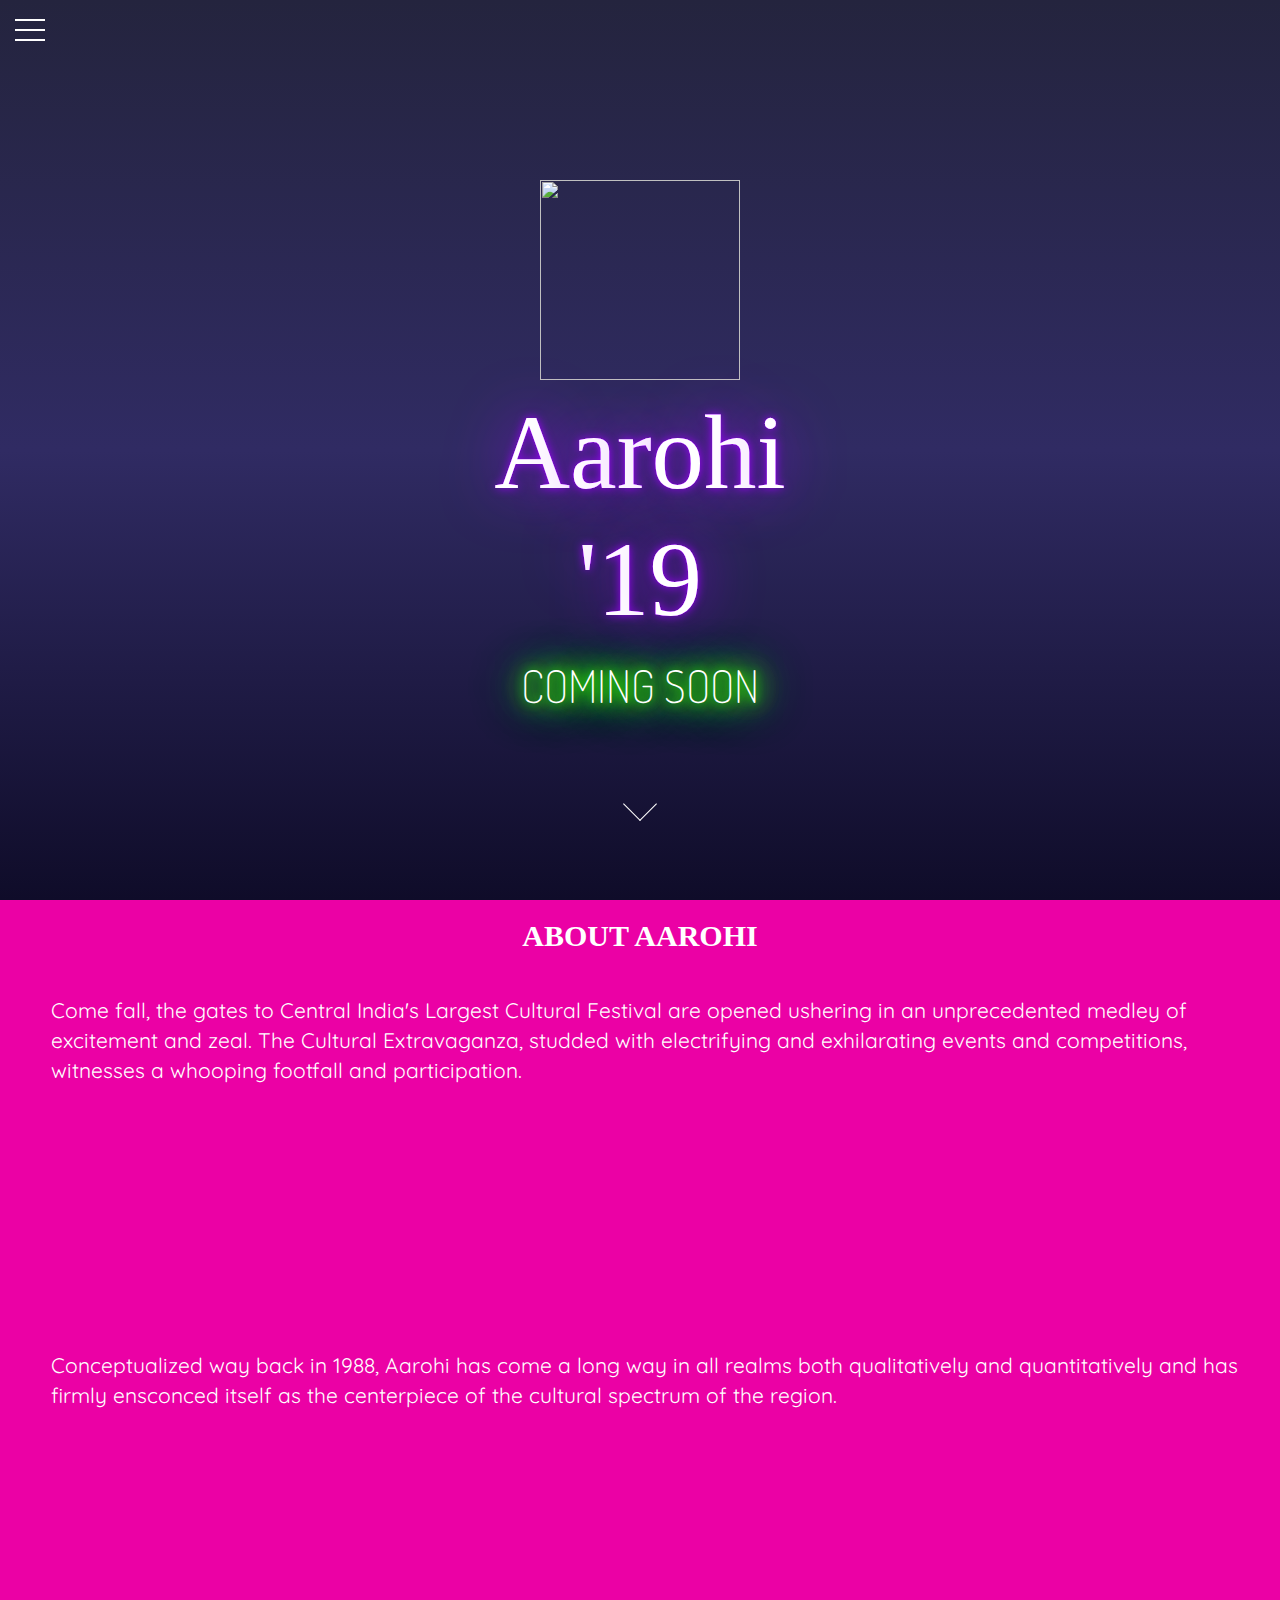
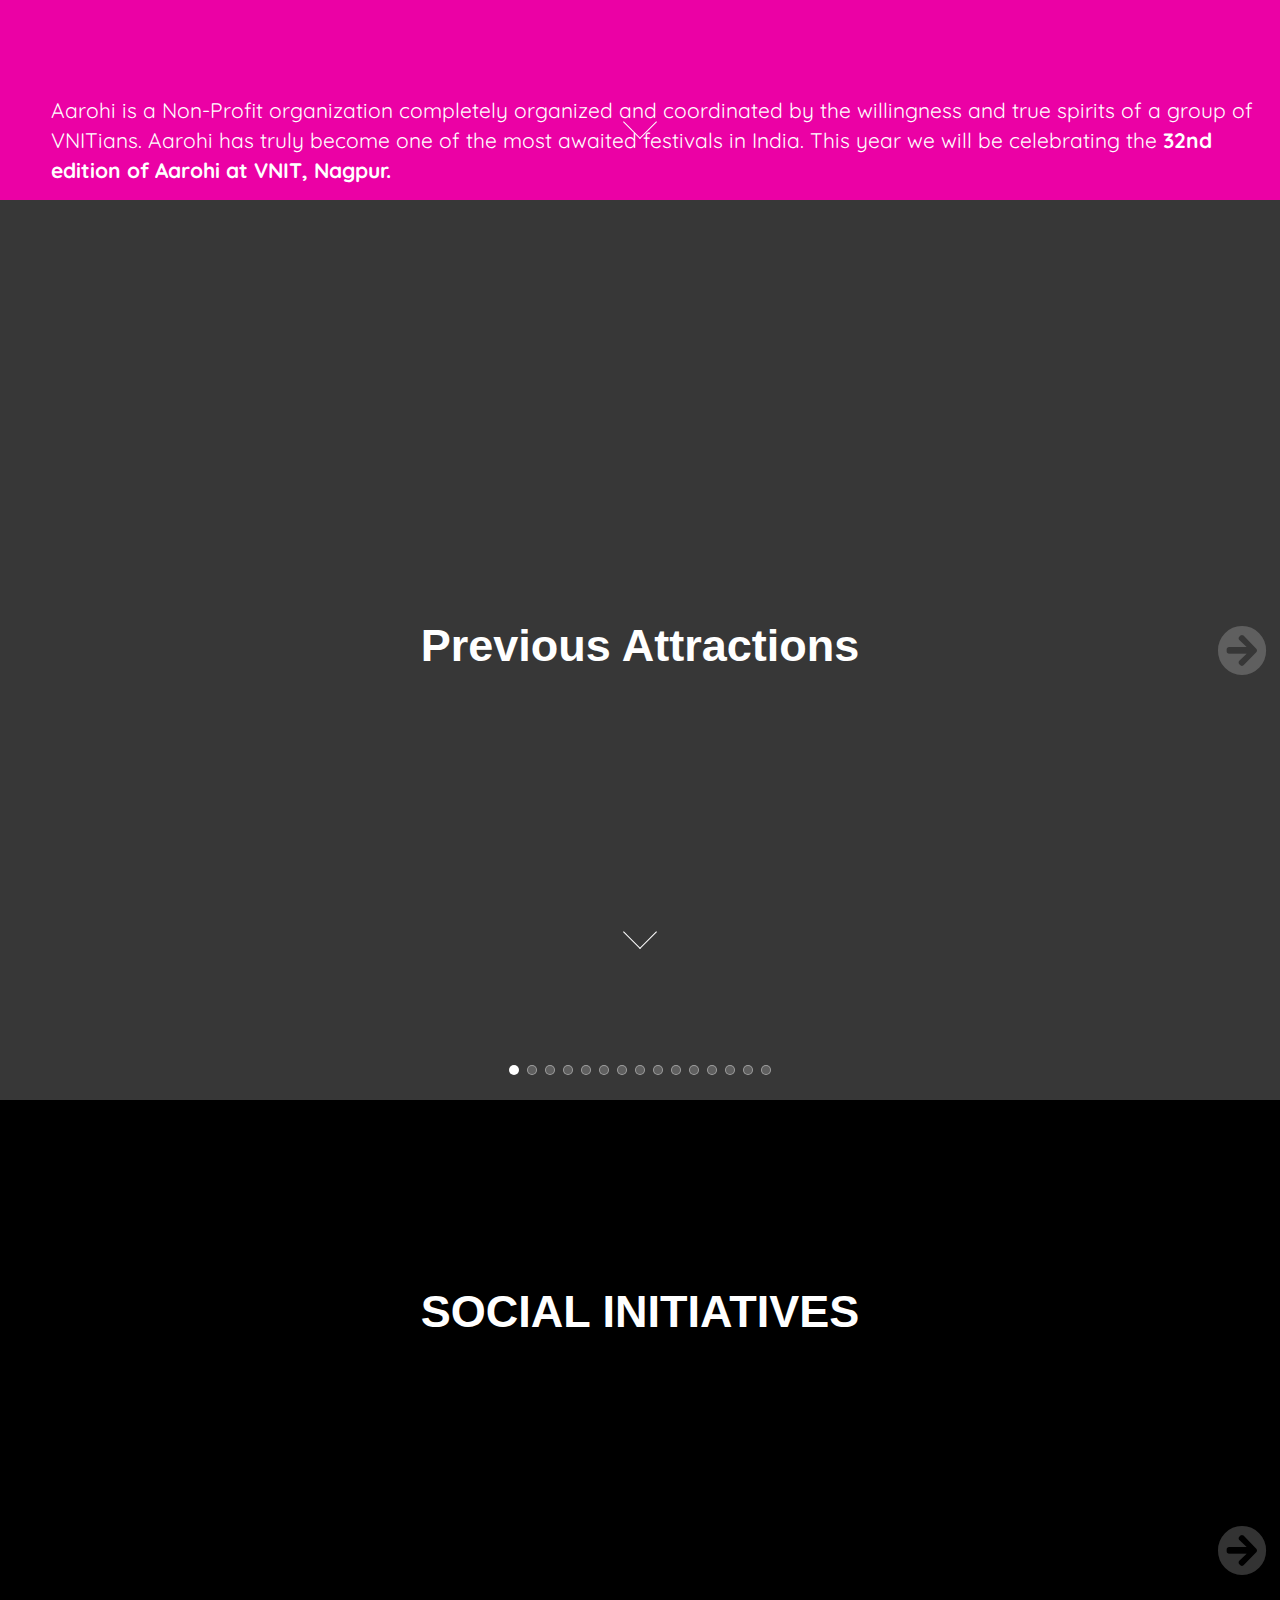
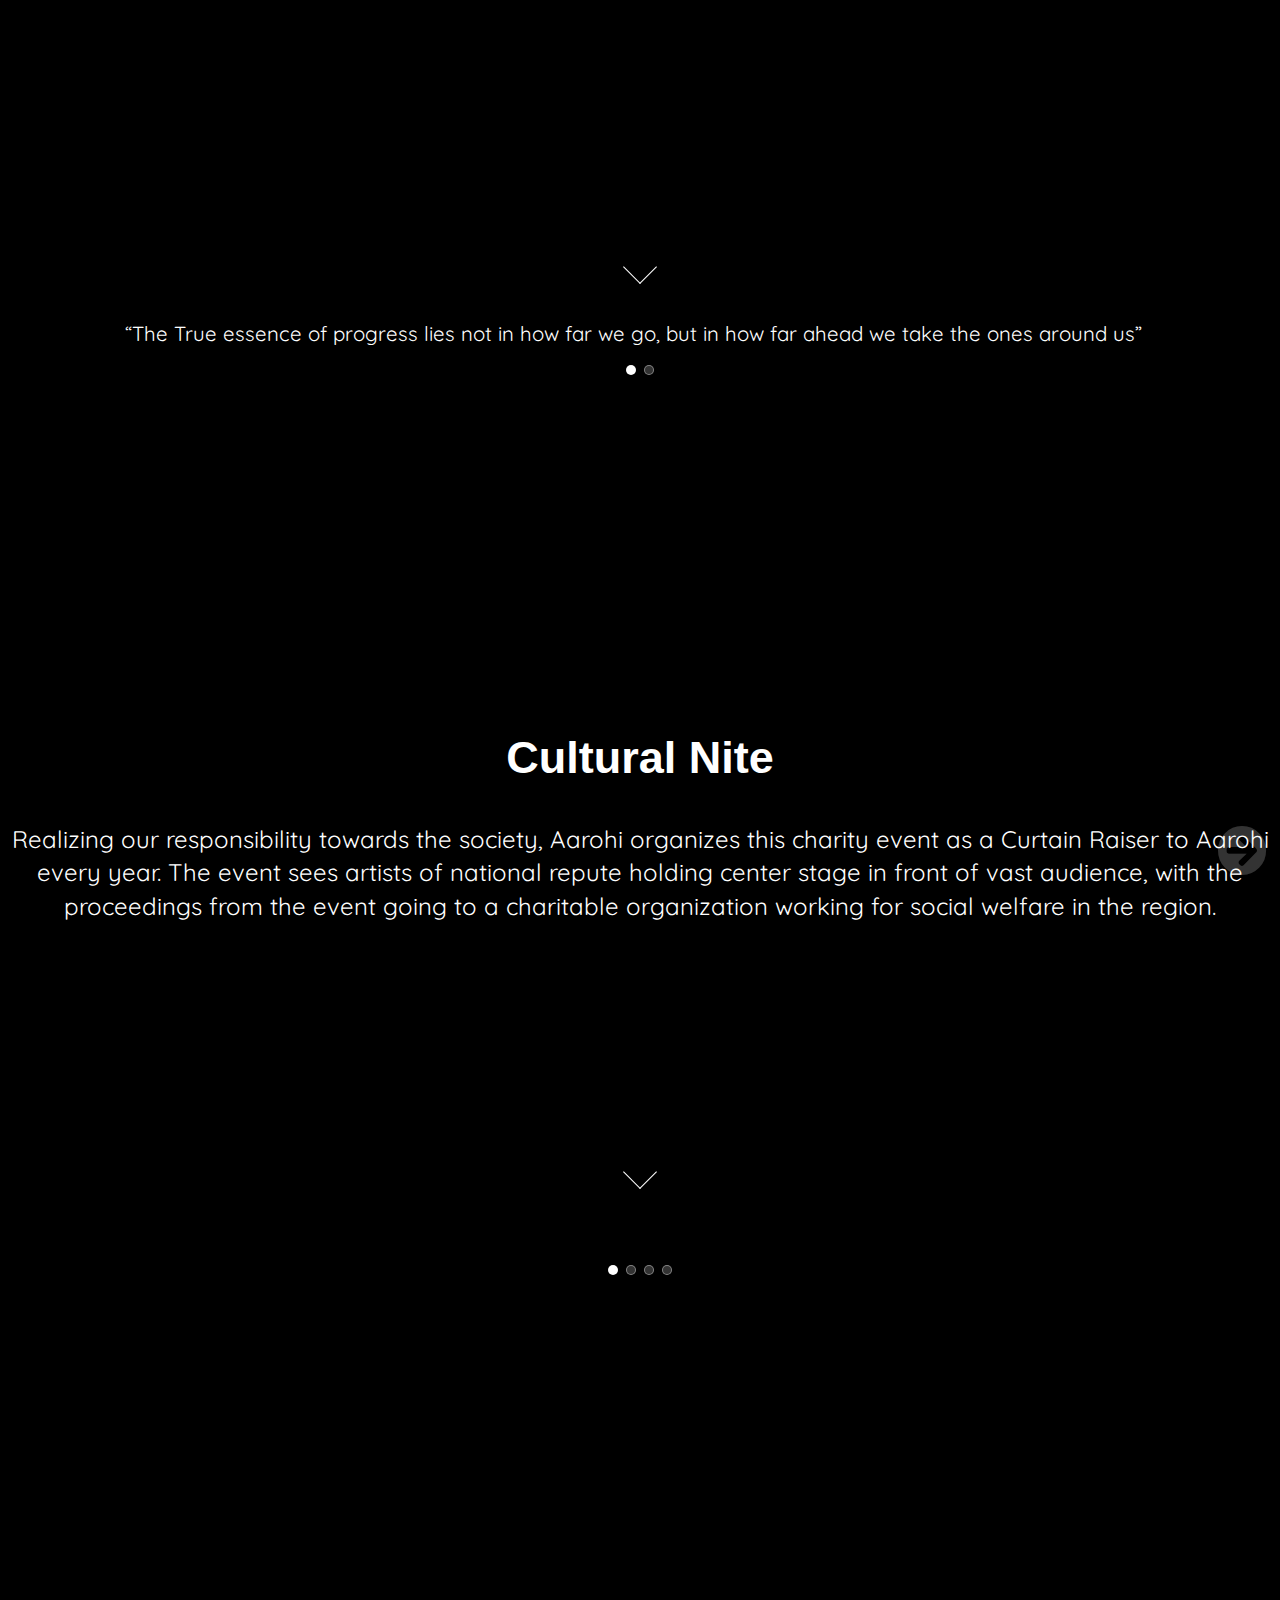
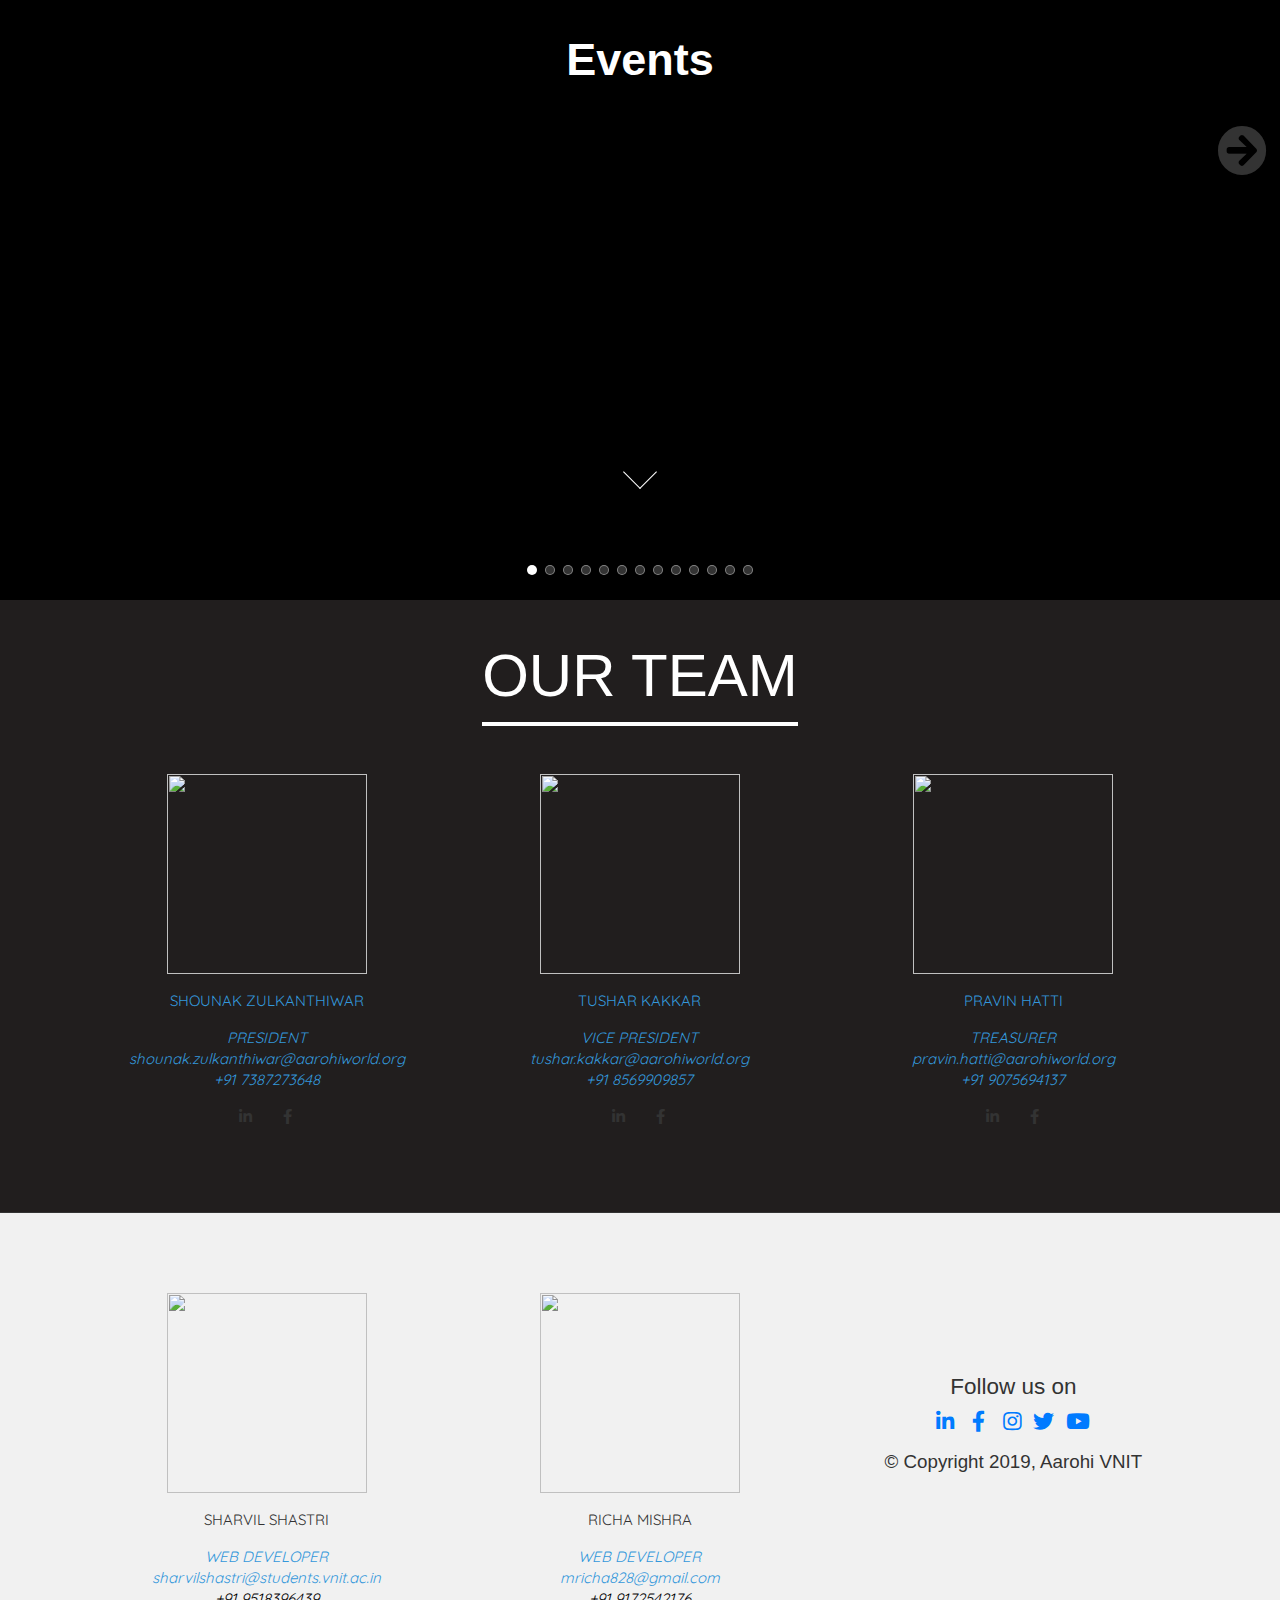
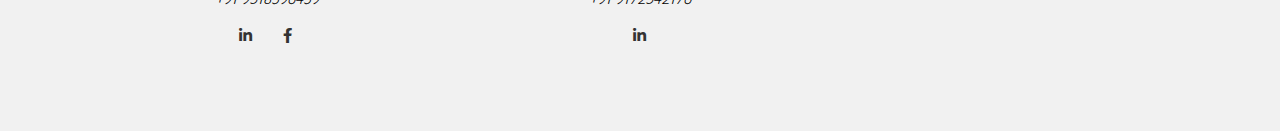
==== index.html @ f37cd1db "Add files via upload" ====
<!DOCTYPE html><html lang="en"><head> <meta charset="UTF-8"> <meta name="viewport" content="width=device-width, initial-scale=1.0"> <meta http-equiv="X-UA-Compatible" content="ie=edge"><link rel="stylesheet" href="cs12.css"> <link rel="stylesheet" href="https://use.fontawesome.com/releases/v5.8.1/css/all.css"> <link rel="stylesheet" href="https://www.w3schools.com/w3css/4/w3.css"> <link href="https://fonts.googleapis.com/css?family=Quicksand&display=swap" rel="stylesheet"> <!-- <link rel="stylesheet" href="path/to/font-awesome/css/font-awesome.min.css"> --> <link href="https://fonts.googleapis.com/css?family=Dosis:200,400" rel="stylesheet"> <link rel="stylesheet" href="team.css"> <link rel="stylesheet" href="https://use.fontawesome.com/releases/v5.8.1/css/all.css"> <link rel="stylesheet" href="https://stackpath.bootstrapcdn.com/bootstrap/4.3.1/css/bootstrap.min.css"><link rel="icon" href="fimg/hobo.png" type="image/x-icon"><title>Aarohi'19</title> <style type="text/css">:root { --primary-color: rgba(13, 110, 139, 0.75); --overlay-color: rgba(24, 39, 51 , 0.85); --menu-speed: 0.75s;}* { margin: 0; padding: 0; box-sizing: border-box;}html{scroll-behavior: smooth;}body { font-family: 'Quicksand';  background: #0f0c29; /* fallback for old browsers */background: -webkit-linear-gradient(to top, #0f0c29, #302b63, #24243e); /* Chrome 10-25, Safari 5.1-6 */ background: linear-gradient(to top, #0f0c29, #302b63, #24243e); /* W3C, IE 10+/ Edge, Firefox 16+, Chrome 26+, Opera 12+, Safari 7+ */ line-height: 1.4;}@font-face { font-family: 'caranda'; src: url(font/caranda.ttf);}@font-face { font-family: 'blacklist'; src: url(font/blacklist.ttf);}@font-face {font-family: 'theboldfont';src: url(font/theboldfont.ttf);}.mySlides {display:none;}.container { max-width: 960px; margin: auto; overflow: hidden; padding: 0 3rem;}.showcase { height: 100vh; position: relative;}.showcase:before { content: ''; background: url(img/brickwall.jpg) no-repeat center center/cover; position: absolute; top: 0; left: 0; width: 100%; height: 100%; z-index: -1;}.showcase .showcase-inner { display: flex; flex-direction: column; align-items: center; justify-content: center; text-align: center; height: 100%;} @media only screen and (max-width: 700px){ .about1 { display: none; } }.showcase h1 { font-size: 4rem;}.btn { display: inline-block; border: none; background: var(--primary-color); color: #fff; padding: 0.75rem 1.5rem; margin-top: 1rem; transition: opacity 1s ease-in-out; text-decoration: none;}.btn:hover { opacity: 0.7;}.menu-wrap { position: fixed; top: 0; left: 0; z-index: 1;} {}.menu-wrap .toggler { position: absolute; top: 0; left: 0; z-index: 2; cursor: pointer; width: 50px; height: 50px; opacity: 0;}.menu-wrap .hamburger { position: absolute; top: 0; left: 0; z-index: 1; width: 60px; height: 60px; padding: 1rem; display: flex; align-items: center; justify-content: center;}.menu-wrap .hamburger > div { position: relative; flex: none; width: 100%; height: 2px; background: #fff; display: flex; align-items: center; justify-content: center; transition: all 0.4s ease;}html{scroll-behavior: smooth;} .menu-wrap .hamburger > div::before,.menu-wrap .hamburger > div::after { content: ''; position: absolute; z-index: 1; top: -10px; width: 100%; height: 2px; background: inherit;}.menu-wrap .hamburger > div::after { top: 10px;}.menu-wrap .toggler:checked + .hamburger > div { transform: rotate(135deg);}.menu-wrap .toggler:checked + .hamburger > div:before,.menu-wrap .toggler:checked + .hamburger > div:after { top: 0; transform: rotate(90deg);}.menu-wrap .toggler:checked:hover + .hamburger > div { transform: rotate(225deg);}.menu-wrap .toggler:checked ~ .menu { visibility: visible;}.menu-wrap .toggler:checked ~ .menu > div { transform: scale(1); transition-duration: var(--menu-speed);}.menu-wrap .toggler:checked ~ .menu > div > div { opacity: 1; transition: opacity 0.4s ease 0.4s;}.menu-wrap .menu { position: fixed; top: 0; left: 0; width: 100%; height: 100%; visibility: hidden; overflow: hidden; display: flex; align-items: center; justify-content: center;}.menu-wrap .menu > div { background: var(--overlay-color); border-radius: 50%; width: 200vw; height: 200vw; display: flex; flex: none; align-items: center; justify-content: center; transform: scale(0); transition: all 0.4s ease;}.menu-wrap .menu > div > div { text-align: center; max-width: 90vw; max-height: 100vh; opacity: 0; transition: opacity 0.4s ease;}.menu-wrap .menu > div > div > ul > li { list-style: none; color: #fff; font-size: 1.5rem; padding: 1rem;}.menu-wrap .menu > div > div > ul > li > a { color: inherit; text-decoration: none; transition: color 0.4s ease;}h1.neon-heading { color: #fff; font-size: 700%; font-weight: 200; text-align: center; } h1.neon-heading.first { padding: 2%; text-shadow: 0px 0px 0px #9D00FF, 0px 0px 0px #9D00FF, 0px 0px 10px #9D00FF, 0px 0px 0px #9D00FF, 0px 0px 0px #9D00FF, 0px 0px 60px #9D00FF; } h1.neon-heading.second { text-shadow: 0px 0px 10px #33FF00, 0px 0px 20px #33FF00, 0px 0px 30px #33FF00, 0px 0px 40px #33FF00, 0px 0px 50px #33FF00, 0px 0px 60px #33FF00; animation: pulsating 3s infinite; font-size: 300%; }   .about-us { font-family: 'Quicksand'; color: white; padding: 4%; line-height: 30px; overflow-y: initial !important;} .about-image { background: black ; background-color: black; height:100%; background-position: center; background-repeat: no-repeat; background-size: cover; position: relative;} #about { /*background-color: #7f53ac;background-image: linear-gradient(315deg, #7f53ac 0%, #0c0c0c 74%);*/ background: #0f2027; background: -webkit-linear-gradient(to right, #0f2027, #203a43, #2c5364); /* Chrome 10-25, Safari 5.1-6 */ background: linear-gradient(to right, #0f2027, #203a43, #2c5364); /* W3C, IE 10+/ Edge, Firefox 16+, Chrome 26+, Opera 12+, Safari 7+ */ height: 100%; background-image: url(fimg/tlt2.jpg); background-repeat: no-repeat; background-size: cover; background-position: 100% 100%;} @media only screen and (min-width: 700px) { #about { /*background-color: #7f53ac;background-image: linear-gradient(315deg, #7f53ac 0%, #0c0c0c 74%);*/background: #eb01a5; background-image: url(fimg/tlt2.jpg); linear-gradient(#eb01a5, #d13531); height: 100%; background-repeat: no-repeat; background-size: cover; background-position: 100% 100%; } }#previous {height: 100%;}#social {height: 100%;}#CN {height: 100%;} #events {height: 100%; } #CA { height:100%; } #sponsor { background-color: #56C48D;height: 100%; } #contact {height: 100%; }@keyframes spin { from{ transform: rotateY(0deg); moz-transform: rotateY(0deg); //Firefox ms-transform: rotateY(0deg); //Microsoft Browsers } to{ transform: rotateY(360deg); moz-transform: rotateY(360deg); //Firefox ms-transform: rotateY(360deg); //Microsoft Browsers }}@-webkit-keyframes spin{ from{-webkit-transform: rotateY(0deg);} to{-webkit-transform: rotateY(360deg);}}.imageSpin{ animation-name: spin; animation-timing-function: linear; animation-iteration-count: infinite; animation-duration: 5s; -webkit-animation-name: spin; -webkit-animation-timing-function: linear; -webkit-animation-iteration-count: infinite; -webkit-animation-duration: 5s; width: 200px; height: 200px;} .sss { position: relative; width: 100%; height: 100%;}.sss::after { position: relative; bottom: 0; left: 0; content: ''; width: 100%; height: 80%; background: -webkit-linear-gradient(top,rgba(0,0,0,0) 0,rgba(0,0,0,.8) 80%,rgba(0,0,0,.8) 100%); background: linear-gradient(to bottom,rgba(0,0,0,0) 0,rgba(0,0,0,.8) 80%,rgba(0,0,0,.8) 100%);}.scroll a { position: absolute; bottom: 12%; left: 50%; z-index: 2; display: inline-block; -webkit-transform: translate(0, -50%); transform: translate(0, -50%); color: #fff; font : normal 400 20px/1 'Josefin Sans', sans-serif; letter-spacing: .1em; text-decoration: none; transition: opacity .3s;}.scroll a:hover { opacity: .5;}#home .homes span { position: absolute; top: 0; left: 50%; width: 24px; height: 24px; margin-left: -12px; border-left: 1px solid #fff; border-bottom: 1px solid #fff; -webkit-transform: rotateZ(-45deg); transform: rotateZ(-45deg); -webkit-animation: sdb06 1.5s infinite; animation: sdb06 1.5s infinite; /*box-sizing: border-box;*/}.scroll2 a { position: absolute; bottom: -90%; left: 50%; z-index: 2; display: inline-block; -webkit-transform: translate(0, -50%); transform: translate(0, -50%); color: #fff; font : normal 400 20px/1 'Josefin Sans', sans-serif; letter-spacing: .1em; text-decoration: none; transition: opacity .3s;}.scroll2 a:hover { opacity: .5;}#about .homes2 span { position: absolute; top: 0; left: 50%; width: 24px; height: 24px; margin-left: -12px; border-left: 1px solid #fff; border-bottom: 1px solid #fff; -webkit-transform: rotateZ(-45deg); transform: rotateZ(-45deg); -webkit-animation: sdb06 1.5s infinite; animation: sdb06 1.5s infinite; /*box-sizing: border-box;*/}.scroll3 a { position: absolute; bottom: -180%; left: 50%; z-index: 2; display: inline-block; -webkit-transform: translate(0, -50%); transform: translate(0, -50%); color: #fff; font : normal 400 20px/1 'Josefin Sans', sans-serif; letter-spacing: .1em; text-decoration: none; transition: opacity .3s;}.scroll3 a:hover { opacity: .5;}#previous .homes3 span { position: absolute; top: 0; left: 50%; width: 24px; height: 24px; margin-left: -12px; border-left: 1px solid #fff; border-bottom: 1px solid #fff; -webkit-transform: rotateZ(-45deg); transform: rotateZ(-45deg); -webkit-animation: sdb06 1.5s infinite; animation: sdb06 1.5s infinite; /*box-sizing: border-box;*/}.scroll4 a { position: absolute; bottom: -290%; left: 50%; z-index: 2; display: inline-block; -webkit-transform: translate(0, -50%); transform: translate(0, -50%); color: #fff; font : normal 400 20px/1 'Josefin Sans', sans-serif; letter-spacing: .1em; text-decoration: none; transition: opacity .3s;}.scroll4 a:hover { opacity: .5;}#social .homes4 span { position: absolute; top: -55px; left: 50%; width: 24px; height: 24px; margin-left: -12px; border-left: 1px solid #fff; border-bottom: 1px solid #fff; -webkit-transform: rotateZ(-45deg); transform: rotateZ(-45deg); -webkit-animation: sdb06 1.5s infinite; animation: sdb06 1.5s infinite; /*box-sizing: border-box;*/}.scroll5 a { position: absolute; bottom: -390%; left: 50%; z-index: 2; display: inline-block; -webkit-transform: translate(0, -50%); transform: translate(0, -50%); color: #fff; font : normal 400 20px/1 'Josefin Sans', sans-serif; letter-spacing: .1em; text-decoration: none; transition: opacity .3s;}.scroll5 a:hover { opacity: .5;}#CN .homes5 span { position: absolute; top: -50px; left: 50%; width: 24px; height: 24px; margin-left: -12px; border-left: 1px solid #fff; border-bottom: 1px solid #fff; -webkit-transform: rotateZ(-45deg); transform: rotateZ(-45deg); -webkit-animation: sdb06 1.5s infinite; animation: sdb06 1.5s infinite; /*box-sizing: border-box;*/}.scroll6 a { position: absolute; bottom: 10%; left: 50%; z-index: 2; display: inline-block; -webkit-transform: translate(0, -50%); transform: translate(0, -50%); color: #fff; font : normal 400 20px/1 'Josefin Sans', sans-serif; letter-spacing: .1em; text-decoration: none; transition: opacity .3s;}.scroll6 a:hover { opacity: .5;}#events .homes6 span { position: absolute; top: -50px; left: 50%; width: 24px; height: 24px; margin-left: -12px; border-left: 1px solid #fff; border-bottom: 1px solid #fff; -webkit-transform: rotateZ(-45deg); transform: rotateZ(-45deg); -webkit-animation: sdb06 1.5s infinite; animation: sdb06 1.5s infinite; /*box-sizing: border-box;*/}.scroll7 a { position: absolute; bottom: -590%; left: 50%; z-index: 2; display: inline-block; -webkit-transform: translate(0, -50%); transform: translate(0, -50%); color: #fff; font : normal 400 20px/1 'Josefin Sans', sans-serif; letter-spacing: .1em; text-decoration: none; transition: opacity .3s;}.scroll7 a:hover { opacity: .5;}.scroll8 a { position: absolute; bottom: -590%; left: 50%; z-index: 2; display: inline-block; -webkit-transform: translate(0, -50%); transform: translate(0, -50%); color: #fff; font : normal 400 20px/1 'Josefin Sans', sans-serif; letter-spacing: .1em; text-decoration: none; transition: opacity .3s;} #sponsor .homes8 span { position: absolute; top: 0; left: 50%; width: 24px; height: 24px; margin-left: -12px; border-left: 1px solid #fff; border-bottom: 1px solid #fff; -webkit-transform: rotateZ(-45deg); transform: rotateZ(-45deg); -webkit-animation: sdb06 1.5s infinite; animation: sdb06 1.5s infinite; /*box-sizing: border-box;*/}@-webkit-keyframes sdb06 { 0% { -webkit-transform: rotateY(0) rotateZ(-45deg) translate(0, 0); opacity: 0; } 50% { opacity: 1; } 100% { -webkit-transform: rotateY(720deg) rotateZ(-45deg) translate(-20px, 20px); opacity: 0; }}@keyframes sdb06 { 0% { transform: rotateY(0) rotateZ(-45deg) translate(0, 0); opacity: 0; } 50% { opacity: 1; } 100% { transform: rotateY(720deg) rotateZ(-45deg) translate(-20px, 20px); opacity: 0; }}.css-slider-wrapper { display: block; background: #FFF; overflow: hidden; position: absolute; left: 0; right: 0; top: 200%; bottom: -200%; } /* Slider */ .slider { width: 100%; height: 100%; background: red; position: absolute; left: 0; top: 0; opacity: 1; z-index: 0; display: flex; display: -webkit-flex; display: -ms-flexbox; flex-direction: row; flex-wrap: wrap; -webkit-flex-align: center; -webkit-align-items: center; align-items: center; justify-content: center; align-content: center; -webkit-transition: -webkit-transform 1600ms; transition: -webkit-transform 1600ms, transform 1600ms; -webkit-transform: scale(1); transform: scale(1); } /* each slide background color */ .slide1 { font-family: caranda; background: black; background-image: url(himg/proshows.jpg); text-align: center; left: 0; background-repeat: no-repeat; background-size: cover; background-position: center; }.slide2 { background: black; background-image: url("fimg/nalayak.jpg") ; background-repeat: no-repeat; background-size: contain; background-position: center; left: 100%; }.slide3 { background: black; background-image: url("fimg/kanan.jpg") ; background-repeat: no-repeat; background-size: contain; background-position: center; left: 200%; } .slide4 { background: black; background-image: url("himg/tlt.jpg") ; background-repeat: no-repeat; background-size: contain; background-position: center; left: 300%; } .slide5 { background: black; background-image: url("fimg/zakir.jpg") ; background-repeat: no-repeat; background-size: contain; background-position: center; left: 400%; } .slide6 { background: black; background-image: url("fimg/papon.jpg") ; background-repeat: no-repeat; background-size: contain; background-position: center; left: 500%; }.slide7 { background: black; background-image: url("fimg/daniel.jpg") ; background-repeat: no-repeat; background-size: contain; background-position: center; left: 600%; }.slide8 { background: black; background-image: url("fimg/euphoria.jpg") ; background-repeat: no-repeat; background-size: contain; background-position: center; left: 700%; }.slide9 { background: black; background-image: url("fimg/kenny.jpg") ; background-repeat: no-repeat; background-size: contain; background-position: center; left: 800%; }.slide10 { background: black; background-image: url("fimg/raghu.jpg") ; background-repeat: no-repeat; background-size: contain; background-position: center; left: 900%; }.slide11 { background: black; background-image: url("himg/seezi.jpg") ; background-repeat: no-repeat; background-size: contain; background-position: center; left: 1000%; }.slide12 { background: black; background-image: url("fimg/pb.jpg") ; background-repeat: no-repeat; background-size: contain; background-position: center; left: 1100%; }.slide13 { background: black; background-image: url("fimg/zaden.jpg") ; background-repeat: no-repeat; background-size: contain; background-position: center; left: 1200%; }.slide14 { background: black; background-image: url("fimg/sunburn.jpg") ; background-repeat: no-repeat; background-size: contain; background-position: center; left: 1300%; }.slide15 { background: black; background-image: url("fimg/foodiestan.jpg") ; background-repeat: no-repeat; background-size: contain; background-position: center; left: 1400%; }@media only screen and (min-width: 700px){ .slide1 { font-family: caranda; background: #373737; text-align: center; background-image: url(himg/proshows.jpg); left: 0; background-repeat: no-repeat; background-size: cover; background-position: 100% 100%; } .slide2 { background: black; background-image: url("fimg/nalayak.jpg") ; background-repeat: no-repeat; background-size: cover; background-position: 100% 40%; left: 100% } .slide3 { background: black; background-image: url("fimg/kanan.jpg"); background-repeat: no-repeat; background-size: cover; background-position: center center; left: 200%; } .slide4 { background: black; background-image: url("fimg/tlt.jpg") ; background-repeat: no-repeat; background-size: cover; background-position: center; left: 300% } .slide5 { background: black; background-image: url("himg/zakir.jpg") ; background-repeat: no-repeat; background-size: cover; background-position: center; left: 400% } .slide6 { background: black; background-image: url("fimg/papon.jpg") ; background-repeat: no-repeat; background-size: cover; background-position: center; left: 500% }.slide7 { background: black; background-image: url("fimg/daniel.jpg") ; background-repeat: no-repeat; background-size: cover; background-position: center; left: 600% }.slide8 { background: black; background-image: url("himg/euphoria.jpg") ; background-repeat: no-repeat; background-size: cover; background-position: center; left: 700% }.slide9 { background: black; background-image: url("himg/kenny.jpg") ; background-repeat: no-repeat; background-size: cover; background-position: center; left: 800% }.slide10 { background: black; background-image: url("fimg/raghu.jpg") ; background-repeat: no-repeat; background-size: cover; background-position: center; left: 900% }.slide11 { background: black; background-image: url("himg/seezi.jpg") ; background-repeat: no-repeat; background-size: cover; background-position: center; left: 1000% }.slide12 { background: black; background-image: url("himg/PB.jpg") ; background-repeat: no-repeat; background-size: cover; background-position: center; left: 1100% }.slide13 { background: black; background-image: url("fimg/zaden.jpg") ; background-repeat: no-repeat; background-size: cover; background-position: center; left: 1200% }.slide14 { background: black; background-image: url("fimg/sunburn.jpg") ; background-repeat: no-repeat; background-size: cover; background-position: center; left: 1300% }.slide15 { background: black; background-image: url("fimg/foodiestan.jpg") ; background-repeat: no-repeat; background-size: 100% 100%; background-position: center; left: 1400% } }} h2{ font-family: 'theboldfont'; } .slider > div { text-align: center; } /* Slider inner content */ .slider h2 { color: #FFF; font-weight: 900; /* */ font-size: 45px; line-height: 120%; opacity: 0; -webkit-transform: translateX(500px); transform: translateX(500px); } .slider .button { color: #FFF; padding: 5px 50px; background: rgba(255,255,255,0.3); text-decoration: none; opacity: 0; font-size: 15px; line-height: 30px; display: inline-block; -webkit-transform: translateX(-500px); transform: translateX(-500px); } .slider h2, .slider .button { -webkit-transition: opacity 800ms, -webkit-transform 800ms; transition: transform 800ms, opacity 800ms; -webkit-transition-delay: 1s; /* Safari */ transition-delay: 1s; position: relative; top: -194px } /* Next and previous button */ .control { position: absolute; top: 50%; width: 50px; height: 50px; margin-top: -25px; z-index: 55; } .control label { z-index: 0; display: none; text-align: center; line-height: 50px; font-size: 50px; color: #FFF; cursor: pointer; opacity: 0.2; } .control label:hover { opacity: 0.5; } .next { right: 1%; } .previous { left: 1%; } /* Slider pagination */ .slider-pagination { position: absolute; bottom: 20px; width: 100%; left: 0; text-align: center; z-index: 1000; } .slider-pagination label { width: 10px; height: 10px; border-radius: 50%; display: inline-block; background: rgba(255,255,255,0.2); margin: 0 2px; border: solid 1px rgba(255,255,255,0.4); cursor: pointer; } /* Slider control active css */ .slide-radio1:checked ~ .next .numb2, .slide-radio2:checked ~ .next .numb3, .slide-radio3:checked ~ .next .numb4, .slide-radio4:checked ~ .next .numb5, .slide-radio5:checked ~ .next .numb6, .slide-radio6:checked ~ .next .numb7, .slide-radio7:checked ~ .next .numb8, .slide-radio8:checked ~ .next .numb9, .slide-radio9:checked ~ .next .numb10, .slide-radio10:checked ~ .next .numb11, .slide-radio11:checked ~ .next .numb12, .slide-radio12:checked ~ .next .numb13, .slide-radio13:checked ~ .next .numb14, .slide-radio14:checked ~ .next .numb15, .slide-radio2:checked ~ .previous .numb1, .slide-radio3:checked ~ .previous .numb2, .slide-radio4:checked ~ .previous .numb3, .slide-radio5:checked ~ .previous .numb4, .slide-radio6:checked ~ .previous .numb5, .slide-radio7:checked ~ .previous .numb6, .slide-radio8:checked ~ .previous .numb7, .slide-radio9:checked ~ .previous .numb8, .slide-radio10:checked ~ .previous .numb9, .slide-radio11:checked ~ .previous .numb10, .slide-radio12:checked ~ .previous .numb11, .slide-radio13:checked ~ .previous .numb12, .slide-radio14:checked ~ .previous .numb13, .slide-radio15:checked ~ .previous .numb14 { display: block; z-index: 1 } /* Slider pagination active css */ .slide-radio1:checked ~ .slider-pagination .page1, .slide-radio2:checked ~ .slider-pagination .page2, .slide-radio3:checked ~ .slider-pagination .page3, .slide-radio4:checked ~ .slider-pagination .page4, .slide-radio5:checked ~ .slider-pagination .page5, .slide-radio6:checked ~ .slider-pagination .page6, .slide-radio7:checked ~ .slider-pagination .page7, .slide-radio8:checked ~ .slider-pagination .page8, .slide-radio9:checked ~ .slider-pagination .page9, .slide-radio10:checked ~ .slider-pagination .page10, .slide-radio11:checked ~ .slider-pagination .page11, .slide-radio12:checked ~ .slider-pagination .page12, .slide-radio13:checked ~ .slider-pagination .page13, .slide-radio14:checked ~ .slider-pagination .page14, .slide-radio15:checked ~ .slider-pagination .page15 { background: rgba(255,255,255,1) }  .slide-radio1:checked ~ .slider { -webkit-transform: translateX(0%); transform: translateX(0%); } .slide-radio2:checked ~ .slider { -webkit-transform: translateX(-100%); transform: translateX(-100%); } .slide-radio3:checked ~ .slider { -webkit-transform: translateX(-200%); transform: translateX(-200%); } .slide-radio4:checked ~ .slider { -webkit-transform: translateX(-300%); transform: translateX(-300%); } .slide-radio5:checked ~ .slider { -webkit-transform: translateX(-400%); transform: translateX(-400%); } .slide-radio6:checked ~ .slider { -webkit-transform: translateX(-500%); transform: translateX(-500%); } .slide-radio7:checked ~ .slider { -webkit-transform: translateX(-600%); transform: translateX(-600%); } .slide-radio8:checked ~ .slider { -webkit-transform: translateX(-700%); transform: translateX(-700%); } .slide-radio9:checked ~ .slider { -webkit-transform: translateX(-800%); transform: translateX(-800%); } .slide-radio10:checked ~ .slider { -webkit-transform: translateX(-900%); transform: translateX(-900%); } .slide-radio11:checked ~ .slider { -webkit-transform: translateX(-1000%); transform: translateX(-1000%); } .slide-radio12:checked ~ .slider { -webkit-transform: translateX(-1100%); transform: translateX(-1100%); } .slide-radio13:checked ~ .slider { -webkit-transform: translateX(-1200%); transform: translateX(-1200%); } .slide-radio14:checked ~ .slider { -webkit-transform: translateX(-1300%); transform: translateX(-1300%); } .slide-radio15:checked ~ .slider { -webkit-transform: translateX(-1400%); transform: translateX(-1400%); } .slide-radio1:checked ~ .slide1 h2, .slide-radio2:checked ~ .slide2 h2, .slide-radio3:checked ~ .slide3 h2, .slide-radio4:checked ~ .slide4 h2, .slide-radio5:checked ~ .slide5 h2, .slide-radio6:checked ~ .slide6 h2, .slide-radio7:checked ~ .slide7 h2, .slide-radio8:checked ~ .slide8 h2, .slide-radio9:checked ~ .slide9 h2, .slide-radio10:checked ~ .slide10 h2, .slide-radio11:checked ~ .slide11 h2, .slide-radio12:checked ~ .slide12 h2, .slide-radio13:checked ~ .slide13 h2, .slide-radio14:checked ~ .slide14 h2, .slide-radio15:checked ~ .slide15 h2, .slide-radio1:checked ~ .slide1 .button, .slide-radio2:checked ~ .slide2 .button, .slide-radio3:checked ~ .slide3 .button, .slide-radio4:checked ~ .slide4 .button, .slide-radio5:checked ~ .slide5 .button, .slide-radio6:checked ~ .slide6 .button, .slide-radio7:checked ~ .slide7 .button, .slide-radio8:checked ~ .slide8 .button, .slide-radio9:checked ~ .slide9 .button, .slide-radio10:checked ~ .slide10 .button, .slide-radio11:checked ~ .slide11 .button, .slide-radio12:checked ~ .slide12 .button, .slide-radio13:checked ~ .slide13 .button, .slide-radio14:checked ~ .slide14 .button, .slide-radio15:checked ~ .slide15 .button { -webkit-transform: translateX(0); transform: translateX(0); opacity: 1 } @media only screen and (max-width: 767px) { .slider h2 { } .slider > div { padding: 0 2% } .control label { font-size: 35px; } .slider .button { padding: 0 30px; } }.css-slider-wrapper4 { display: block; background: #FFF; overflow: hidden; position: absolute; left: 0; right: 0; top: 300%; bottom: -300%; }.slider4 { width: 100%; height: 100%; background: red; position: absolute; left: 0; top: 0; opacity: 1; z-index: 0; display: flex; display: -webkit-flex; display: -ms-flexbox; flex-direction: row; flex-wrap: wrap; -webkit-flex-align: center; -webkit-align-items: center; align-items: center; justify-content: center; align-content: center; -webkit-transition: -webkit-transform 1600ms; transition: -webkit-transform 1600ms, transform 1600ms; -webkit-transform: scale(1); transform: scale(1); } .slide41 { background: black; background-image: url("fimg/social2.jpg"); left: 0; background-repeat: no-repeat; background-size: contain; background-position: center; } .slide442 { background: black; background-image: url("fimg/social1.jpg") ; background-repeat: no-repeat; background-size: contain; background-position: center; left: 100% } @media only screen and (min-width: 700px) { .slide41 { background: black; background-image: url("fimg/social2.jpg"); left: 0; background-repeat: no-repeat; background-size: cover; background-position: center; } .slide442 { background: black; background-image: url("fimg/social1.jpg") ; background-repeat: no-repeat; background-size: cover; background-position: center; left: 100% } } .slider4 > div { text-align: center; } /* Slider inner content */ .slider4 h2 { color: #FFF; font-weight: 900; text-transform: uppercase; font-size: 45px; line-height: 120%; opacity: 0; -webkit-transform: translateX(500px); transform: translateX(500px); } .slider4 .button4 { color: #FFF; padding: 5px 50px; background: rgba(255,255,255,0.3); text-decoration: none; opacity: 0; font-size: 15px; line-height: 30px; display: inline-block; -webkit-transform: translateX(-500px); transform: translateX(-500px); } .slider4 h2, .slider4 .button4 { -webkit-transition: opacity 800ms, -webkit-transform 800ms; transition: transform 800ms, opacity 800ms; -webkit-transition-delay: 1s; /* Safari */ transition-delay: 1s; } /* Next and previous button */ .control4 { position: absolute; top: 50%; width: 50px; height: 50px; margin-top: -25px; z-index: 55; } .control4 label { z-index: 0; display: none; text-align: center; line-height: 50px; font-size: 50px; color: #FFF; cursor: pointer; opacity: 0.2; } .control4 label:hover { opacity: 0.5; } .next4 { right: 1%; } .previous4 { left: 1%; } /* Slider pagination */ .slider-pagination4 { position: absolute; bottom: 20px; width: 100%; left: 0; text-align: center; z-index: 1000; } .slider-pagination4 label { width: 10px; height: 10px; border-radius: 50%; display: inline-block; background: rgba(255,255,255,0.2); margin: 0 2px; border: solid 1px rgba(255,255,255,0.4); cursor: pointer; } /* Slider control active css for social*/ .slide-radio41:checked ~ .next4 .numb442, .slide-radio442:checked ~ .previous4 .numb41 { display: block; z-index: 1 } /* Slider pagination active css for social */ .slide-radio41:checked ~ .slider-pagination4 .page41, .slide-radio442:checked ~ .slider-pagination4 .page442 { background: rgba(255,255,255,1) } /* css for sliding effect when you click on control button for social*/ .slide-radio41:checked ~ .slider4 { -webkit-transform: translateX(0%); transform: translateX(0%); } .slide-radio442:checked ~ .slider4 { -webkit-transform: translateX(-100%); transform: translateX(-100%); } .slide-radio41:checked ~ .slide41 h2, .slide-radio442:checked ~ .slide442 h2, .slide-radio41:checked ~ .slide41 .button4, .slide-radio442:checked ~ .slide442 .button4{ -webkit-transform: translateX(0); transform: translateX(0); opacity: 1 }.css-slider-wrapper2 { display: block; background: #FFF; overflow: hidden; position: absolute; left: 0; right: 0; top: 400%; bottom: -400%; } /* Slider */ .slider2 { width: 100%; height: 100%; background: red; position: absolute; left: 0; top: 0; opacity: 1; z-index: 0; display: flex; display: -webkit-flex; display: -ms-flexbox; flex-direction: row; flex-wrap: wrap; -webkit-flex-align: center; -webkit-align-items: center; align-items: center; justify-content: center; align-content: center; -webkit-transition: -webkit-transform 1600ms; transition: -webkit-transform 1600ms, transform 1600ms; -webkit-transform: scale(1); transform: scale(1); } /* each slide background color */ .slide122 { background: black; left: 0; background-image: url(himg/CN.jpg); background-repeat: no-repeat; background-size: cover; background-position: center; } .slide22 { background: black; background-image: url("fimg/fubaifu.jpg") ; background-repeat: no-repeat; background-size: contain; ; background-position: center; left: 100% } .slide32 { background-color: black; background-image: url("fimg/mk.jpg"); background-repeat: no-repeat; background-position: center; background-size: contain; left: 200% } .slide42 { background: black; background-image: url("himg/swapnil.jpg"); background-repeat: no-repeat; background-size: contain; background-position: center; left: 300%; } @media only screen and (min-width: 700px) { .slide122 { background: black; left: 0; background-image: url(himg/CN.jpg); background-repeat: no-repeat; background-size: 100% 100%; background-position: center; } .slide22 { background: black; background-image: url("fimg/fubaifu.jpg") ; background-repeat: no-repeat; background-size: cover; ; background-position: center; left: 100% } .slide32 { background: black; background-image: url("himg/MKK.jpg"); background-repeat: no-repeat; background-size: cover; background-position: center; left: 200% } .slide42 { background: black; background-image: url("himg/swapnil.jpg"); background-repeat: no-repeat; background-size: 100% 100%; left: 300%; }} .slider2 > div { text-align: center; } /* Slider inner content */ .slider2 h2 { color: #FFF; font-weight: 900; /* */ font-size: 45px; line-height: 120%; opacity: 0; -webkit-transform: translateX(500px); transform: translateX(500px); } .slider2 .button2 { color: #FFF; padding: 5px 50px; background: rgba(255,255,255,0.3); text-decoration: none; opacity: 0; font-size: 15px; line-height: 30px; display: inline-block; -webkit-transform: translateX(-500px); transform: translateX(-500px); } .slider2 h2, .slider2 .button2 { -webkit-transition: opacity 800ms, -webkit-transform 800ms; transition: transform 800ms, opacity 800ms; -webkit-transition-delay: 1s; /* Safari */ transition-delay: 1s; position: relative; top: -194px; } /* Next and previous button */ .control2 { position: absolute; top: 50%; width: 50px; height: 50px; margin-top: -25px; z-index: 55; } .control2 label { z-index: 0; display: none; text-align: center; line-height: 50px; font-size: 50px; color: #FFF; cursor: pointer; opacity: 0.2; } .control2 label:hover { opacity: 0.5; } .next2 { right: 1%; } .previous2 { left: 1%; } /* Slider pagination */ .slider-pagination2 { position: absolute; bottom: 20px; width: 100%; left: 0; text-align: center; z-index: 1000; } .slider-pagination2 label { width: 10px; height: 10px; border-radius: 50%; display: inline-block; background: rgba(255,255,255,0.2); margin: 0 2px; border: solid 1px rgba(255,255,255,0.4); cursor: pointer; } /* Slider control active css */ .slide-radio122:checked ~ .next2 .numb22, .slide-radio22:checked ~ .next2 .numb32, .slide-radio32:checked ~ .next2 .numb42, .slide-radio22:checked ~ .previous2 .numb122, .slide-radio32:checked ~ .previous2 .numb22, .slide-radio42:checked ~ .previous2 .numb32 { display: block; z-index: 1 } /* Slider pagination active css */ .slide-radio122:checked ~ .slider-pagination2 .page122, .slide-radio22:checked ~ .slider-pagination2 .page22, .slide-radio32:checked ~ .slider-pagination2 .page32, .slide-radio42:checked ~ .slider-pagination2.page42 { background: rgba(255,255,255,1) } /* css for sliding effect when you click on control button*/ .slide-radio122:checked ~ .slider2 { -webkit-transform: translateX(0%); transform: translateX(0%); } .slide-radio22:checked ~ .slider2 { -webkit-transform: translateX(-100%); transform: translateX(-100%); } .slide-radio32:checked ~ .slider2 { -webkit-transform: translateX(-200%); transform: translateX(-200%); } .slide-radio42:checked ~ .slider2 { -webkit-transform: translateX(-300%); transform: translateX(-300%); } .slide-radio122:checked ~ .slide122 h2, .slide-radio22:checked ~ .slide22 h2, .slide-radio32:checked ~ .slide32 h2, .slide-radio42:checked ~ .slide42 h2, .slide-radio122:checked ~ .slide122 .button2, .slide-radio22:checked ~ .slide22 .button2, .slide-radio32:checked ~ .slide32 .button2, .slide-radio42:checked ~ .slide42 .button2 { -webkit-transform: translateX(0); transform: translateX(0); opacity: 1 } @media only screen and (max-width: 767px) { .slider2 h2 { /*font-size: 20px;*/ } .slider2 > div { padding: 0 2% } .control2 label { font-size: 35px; } .slider2 .button2 { padding: 0 30px; } }.css-slider-wrapper5 { display: block; background: #FFF; overflow: hidden; position: absolute; left: 0; right: 0; top: 500%; bottom: -500%; } /* Slider */ .slider5 { width: 100%; height: 100%; background: red; position: absolute; left: 0; top: 0; opacity: 1; z-index: 0; display: flex; display: -webkit-flex; display: -ms-flexbox; flex-direction: row; flex-wrap: wrap; -webkit-flex-align: center; -webkit-align-items: center; align-items: center; justify-content: center; align-content: center; -webkit-transition: -webkit-transform 1600ms; transition: -webkit-transform 1600ms, transform 1600ms; -webkit-transform: scale(1); transform: scale(1); } /* each slide background color */ .slide51 { background-image: url(himg/ew.jpg); background-color: black; text-align: center; left: 0; background-repeat: no-repeat; background-size: contain; background-position: center; }.slide52 { background: black; background-image: url("fimg/ala.jpg") ; background-repeat: no-repeat; background-size: contain; background-position: center; left: 100%; } .slide53 { background: black; background-image: url("himg/swar.jpg") ; background-repeat: no-repeat; background-size: contain; background-position: center; left: 200%; } .slide54 { background: black; background-image: url("himg/purple.jpg") ; background-repeat: no-repeat; background-size: contain; background-position: center; left: 300%; } .slide55 { background: black; background-image: url("fimg/rhythm.jpg") ; background-repeat: no-repeat; background-size: contain; background-position: center; left: 400%; } .slide56 { background: black; background-image: url("fimg/cynosure.jpg") ; background-repeat: no-repeat; background-size: contain; background-position: center; left: 500%; }.slide57 { background: black; background-image: url("fimg/abhivyakti.jpg") ; background-repeat: no-repeat; background-size: contain; background-position: center; left: 600%; }.slide58 { background: black; background-image: url("fimg/halla2.jpg") ; background-repeat: no-repeat; background-size: contain; background-position: center; left: 700%; }.slide59 { background: black; background-image: url("fimg/art.jpg") ; background-repeat: no-repeat; background-size: contain; background-position: center; left: 800%; }.slide510 { background: black; background-image: url("fimg/bigfight.jpg") ; background-repeat: no-repeat; background-size: contain; background-position: center; left: 900%; }.slide511 { background: black; background-image: url("fimg/jrs.jpg") ; background-repeat: no-repeat; background-size: contain; background-position: center; left: 1000%; }.slide512 { background: black; background-image: url("fimg/antakshari.jpg") ; background-repeat: no-repeat; background-size: contain; background-position: center; left: 1100%; }.slide513 { background: black; background-image: url("fimg/shutter.jpg") ; background-repeat: no-repeat; background-size: contain; background-position: center; left: 1200%; } @media only screen and (min-width: 700px){ .slide51 { background-image: url(himg/ew.jpg); text-align: center; left: 0; background-repeat: no-repeat; background-size: cover; height: 124%; background-position: center; } .slide52 { background: black; background-image: url("fimg/ala.jpg") ; background-repeat: no-repeat; background-size: cover; background-position: center; left: 100% } .slide53 { background: black; background-image: url("himg/swar.jpg"); background-repeat: no-repeat; background-size: cover; background-position: center center; left: 200%; } .slide54 { background: black; background-image: url("fimg/purple.jpg") ; background-repeat: no-repeat; background-size: cover; background-position: center; left: 300% } .slide55 { background: black; background-image: url("fimg/rhythm.jpg") ; background-repeat: no-repeat; background-size: cover; background-position: center; left: 400% } .slide56 { background: black; background-image: url("fimg/cynosure.jpg") ; background-repeat: no-repeat; background-size: cover; background-position: center; left: 500% }.slide57 { background: black; background-image: url("fimg/abhivyakti.jpg") ; background-repeat: no-repeat; background-size: cover; background-position: center; left: 600% }.slide58 { background: black; background-image: url("fimg/halla2.jpg") ; background-repeat: no-repeat; background-size: cover; background-position: center; left: 700% }.slide59 { background: black; background-image: url("fimg/art.jpg") ; background-repeat: no-repeat; background-size: cover; background-position: center; left: 800% }.slide510 { background: black; background-image: url("fimg/bigfight.jpg") ; background-repeat: no-repeat; background-size: cover; background-position: center; left: 900% }.slide511 { background: black; background-image: url("fimg/jrs.jpg") ; background-repeat: no-repeat; background-size: cover; background-position: center; left: 1000% }.slide512 { background: black; background-image: url("fimg/antakshari.jpg") ; background-repeat: no-repeat; background-size: cover;background-position: center; left: 1100% }.slide513 { background: black; background-image: url("fimg/shutter.jpg") ; background-repeat: no-repeat; background-size: contain; background-position: center; left: 1200% }} .slider5 > div { text-align: center; } /* Slider inner content */ .slider5 h2 { color: #FFF; font-weight: 900; /* */ font-size: 45px; line-height: 120%; opacity: 0; -webkit-transform: translateX(500px); transform: translateX(500px); } .slider5 .button5 { color: #FFF; padding: 5px 50px; background: rgba(255,255,255,0.3); text-decoration: none; opacity: 0; font-size: 15px; line-height: 30px; display: inline-block; -webkit-transform: translateX(-500px); transform: translateX(-500px); } .slider5 h2, .slider5 .button5 { -webkit-transition: opacity 800ms, -webkit-transform 800ms; transition: transform 800ms, opacity 800ms; -webkit-transition-delay: 1s; /* Safari */ transition-delay: 1s; position: relative; top: -194px } /* Next and previous button */ .control5 { position: absolute; top: 50%; width: 50px; height: 50px; margin-top: -25px; z-index: 55; } .control5 label { z-index: 0; display: none; text-align: center; line-height: 50px; font-size: 50px; color: #FFF; cursor: pointer; opacity: 0.2; } .control5 label:hover { opacity: 0.5; } .next5 { right: 1%; } .previous5 { left: 1%; } /* Slider pagination */ .slider-pagination5 { position: absolute; bottom: 20px; width: 100%; left: 0; text-align: center; z-index: 1000; } .slider-pagination5 label { width: 10px; height: 10px; border-radius: 50%; display: inline-block; background: rgba(255,255,255,0.2); margin: 0 2px; border: solid 1px rgba(255,255,255,0.4); cursor: pointer; } /* Slider control active css */ .slide-radio51:checked ~ .next5 .numb52, .slide-radio52:checked ~ .next5 .numb53, .slide-radio53:checked ~ .next5 .numb54, .slide-radio54:checked ~ .next5 .numb55, .slide-radio55:checked ~ .next5 .numb56, .slide-radio56:checked ~ .next5 .numb57, .slide-radio57:checked ~ .next5 .numb58, .slide-radio58:checked ~ .next5 .numb59, .slide-radio59:checked ~ .next5 .numb510, .slide-radio510:checked ~ .next5 .numb511, .slide-radio511:checked ~ .next5 .numb512, .slide-radio512:checked ~ .next5 .numb513, .slide-radio52:checked ~ .previous5 .numb51, .slide-radio53:checked ~ .previous5 .numb52, .slide-radio54:checked ~ .previous5 .numb53, .slide-radio55:checked ~ .previous5 .numb54, .slide-radio56:checked ~ .previous5 .numb55, .slide-radio57:checked ~ .previous5 .numb56, .slide-radio58:checked ~ .previous5 .numb57, .slide-radio59:checked ~ .previous5 .numb58, .slide-radio510:checked ~ .previous5 .numb59, .slide-radio511:checked ~ .previous5 .numb510, .slide-radio512:checked ~ .previous5 .numb511, .slide-radio513:checked ~ .previous5 .numb512 { display: block; z-index: 1 } /* Slider pagination active css */ .slide-radio51:checked ~ .slider-pagination5 .page51, .slide-radio52:checked ~ .slider-pagination5 .page52, .slide-radio53:checked ~ .slider-pagination5 .page53, .slide-radio54:checked ~ .slider-pagination5 .page54, .slide-radio55:checked ~ .slider-pagination5 .page55, .slide-radio56:checked ~ .slider-pagination5 .page56, .slide-radio57:checked ~ .slider-pagination5 .page57, .slide-radio58:checked ~ .slider-pagination5 .page58, .slide-radio59:checked ~ .slider-pagination5 .page59, .slide-radio510:checked ~ .slider-pagination5 .page510, .slide-radio511:checked ~ .slider-pagination5 .page511, .slide-radio512:checked ~ .slider-pagination5 .page512, .slide-radio513:checked ~ .slider-pagination5 .page513 { background: rgba(255,255,255,1) } /* css for sliding effect when you click on control button*/ .slide-radio51:checked ~ .slider5 { -webkit-transform: translateX(0%); transform: translateX(0%); } .slide-radio52:checked ~ .slider5 { -webkit-transform: translateX(-100%); transform: translateX(-100%); } .slide-radio53:checked ~ .slider5 { -webkit-transform: translateX(-200%); transform: translateX(-200%); } .slide-radio54:checked ~ .slider5 { -webkit-transform: translateX(-300%); transform: translateX(-300%); } .slide-radio55:checked ~ .slider5 { -webkit-transform: translateX(-400%); transform: translateX(-400%); } .slide-radio56:checked ~ .slider5 { -webkit-transform: translateX(-500%); transform: translateX(-500%); } .slide-radio57:checked ~ .slider5 { -webkit-transform: translateX(-600%); transform: translateX(-600%); } .slide-radio58:checked ~ .slider5 { -webkit-transform: translateX(-700%); transform: translateX(-700%); } .slide-radio59:checked ~ .slider5 { -webkit-transform: translateX(-800%); transform: translateX(-800%); } .slide-radio510:checked ~ .slider5 { -webkit-transform: translateX(-900%); transform: translateX(-900%); } .slide-radio511:checked ~ .slider5 { -webkit-transform: translateX(-1000%); transform: translateX(-1000%); } .slide-radio512:checked ~ .slider5 { -webkit-transform: translateX(-1100%); transform: translateX(-1100%); } .slide-radio513:checked ~ .slider5 { -webkit-transform: translateX(-1200%); transform: translateX(-1200%); } .slide-radio51:checked ~ .slide51 h2, .slide-radio52:checked ~ .slide52 h2, .slide-radio53:checked ~ .slide53 h2, .slide-radio54:checked ~ .slide54 h2, .slide-radio55:checked ~ .slide55 h2, .slide-radio56:checked ~ .slide56 h2, .slide-radio57:checked ~ .slide57 h2, .slide-radio58:checked ~ .slide58 h2, .slide-radio59:checked ~ .slide59 h2, .slide-radio510:checked ~ .slide510 h2, .slide-radio511:checked ~ .slide511 h2, .slide-radio512:checked ~ .slide512 h2, .slide-radio513:checked ~ .slide513 h2, .slide-radio51:checked ~ .slide51 .button5, .slide-radio52:checked ~ .slide52 .button5, .slide-radio53:checked ~ .slide53 .button5, .slide-radio54:checked ~ .slide54 .button5, .slide-radio55:checked ~ .slide55 .button5,.slide-radio56:checked ~ .slide56 .button5, .slide-radio57:checked ~ .slide57 .button5,.slide-radio58:checked ~ .slide58 .button5,.slide-radio59:checked ~ .slide59 .button5, .slide-radio510:checked ~ .slide510 .button5,.slide-radio511:checked ~ .slide511 .button5, .slide-radio512:checked ~ .slide512 .button5,.slide-radio513:checked ~ .slide513 .button5{ -webkit-transform: translateX(0); transform: translateX(0); opacity: 1 }@media only screen and (max-width: 767px) { .slider h2 { } .slider > div { padding: 0 2% } .control label { font-size: 35px; } .slider .button { padding: 0 30px; } } </style><script src="http://code.jquery.com/jquery-3.3.1.js" integrity="sha256-2Kok7MbOyxpgUVvAk/HJ2jigOSYS2auK4Pfzbm7uH60=" crossorigin="anonymous"></script> <!-- <script src="js/jquery-1.11.3.min.js"></script> --> <!-- jQuery (https://jquery.com/download/) --> <script src="https://www.atlasestateagents.co.uk/javascript/tether.min.js"></script> <!-- Tether for Bootstrap (http://stackoverflow.com/questions/34567939/how-to-fix-the-error-error-bootstrap-tooltips-require-tether-http-github-h) --> <script src="js/bootstrap.min.js"></script> <!-- Bootstrap js (v4-alpha.getbootstrap.com/) --> <script src="js/jquery.singlePageNav.min.js"></script> <!-- Single page nav (https://github.com/ChrisWojcik/single-page-nav) --><script type="text/javascript">var slideIndex = 1;showDivs(slideIndex);function plusDivs(n) { showDivs(slideIndex += n);}function showDivs(n) { var i; var x = document.getElementsByClassName("mySlides"); if (n > x.length) {slideIndex = 1} if (n < 1) {slideIndex = x.length} for (i = 0; i < x.length; i++) { x[i].style.display = "none"; } x[slideIndex-1].style.display = "block"; }/*GA*/</script></head><body> <div class="menu-wrap"> <input type="checkbox" class="toggler"> <div class="hamburger"><div></div></div> <div class="menu"> <div> <div> <ul> <li><a href="#home">Home</a></li> <li><a href="#about">About</a></li> <li><a href="#previous">Previous Attractions</a></li><li><a href="#events">Events</a></li><li><a href="vnit-master/index.html">Internship Programs</a></li><li><a href="CA.html">Campus Ambassador</a></li> <li><a href="#social">Social Initiatives</a></li> <li><a href="#CN">Cultural Nite</a></li> <li><a href="sponsors.html">Previous Sponsors</a></li><li><a href="#contact">Contact Us</a></li> </ul> </div> </div> </div> </div> <header class="showcase"> <div id="home" class="container showcase-inner"> <section> <div style="text-align: center;" class="center"><img class="imageSpin" src="hobofinal/hobo2.png"></div> <div class="Neonn"> <h1 class="neon-heading first"><span class="flickering-3" style="font-family: caranda;">A</span><span class="flickering-4" style="font-family: caranda; text-transform: lowercase;">A</span><span class="flickering-1" style="font-family: caranda; text-transform: lowercase;">R</span><span class="flickering-5" style="font-family: caranda; text-transform: lowercase;">Oh</span><span class="flickering-3" style="font-family: caranda; text-transform: lowercase;">I</span> <span class="flickering-2" style="font-family: caranda; text-transform:lowercase;"> '</span><span style="font-family: blacklist">1</span><span class="flickering-3" style="font-family: blacklist">9</span></h1> <h1 class="neon-heading second" style="font-family: Dosis; text-transform: uppercase;">Coming Soon</h1> </div> </div> <div id="home" class="scroll"> <a href="#about" class="homes"><span></span></a> </div></section><section id="about" class="scroll2"> <div id="about" class="scroll2"> <h2 style="top: 2%;text-align:center;position: relative;font-weight:bold;color:#ffffff; font-family: theboldfont;">ABOUT AAROHI</h2> <p class="about-us aboutcss sclass" style=" font-family: 'Quicksand'; /*line-height: 118%; bottom: 0%; position: relative; font-size: 124%; text-align: center;*/">Come fall, the gates to Central India's Largest Cultural Festival are opened ushering in an unprecedented medley of excitement and zeal. The Cultural Extravaganza, studded with electrifying and exhilarating events and competitions, witnesses a whooping footfall and participation.<div class="about1 about-us"><p style=" /* text-align: center; */ top: 150%; position: absolute;">Conceptualized way back in 1988, Aarohi has come a long way in all realms both qualitatively and quantitatively and has firmly ensconced itself as the centerpiece of the cultural spectrum of the region.</p></div><p style=" left: 4%; bottom: -100%; line-height:30px;  position: absolute; font-family:; color: white; font-family: Quicksand; ">Aarohi is a Non-Profit organization completely organized and coordinated by the willingness and true spirits of a group of VNITians. Aarohi has truly become one of the most awaited festivals in India. This year we will be celebrating the <b>32nd edition of Aarohi at VNIT, Nagpur.</b></p> <a href="#previous" class="homes2"><span></span></a> </div></section><section id="previous" class="scroll3"> <div id="previous" class="scroll3"> <div class="css-slider-wrapper"> <input type="radio" name="slider" class="slide-radio1" checked id="slider_1"> <input type="radio" name="slider" class="slide-radio2" id="slider_2"> <input type="radio" name="slider" class="slide-radio3" id="slider_3"> <input type="radio" name="slider" class="slide-radio4" id="slider_4"> <input type="radio" name="slider" class="slide-radio5" id="slider_5"> <input type="radio" name="slider" class="slide-radio6" id="slider_6"> <input type="radio" name="slider" class="slide-radio7" id="slider_7"> <input type="radio" name="slider" class="slide-radio8" id="slider_8"> <input type="radio" name="slider" class="slide-radio9" id="slider_9"> <input type="radio" name="slider" class="slide-radio10" id="slider_10"> <input type="radio" name="slider" class="slide-radio11" id="slider_11"> <input type="radio" name="slider" class="slide-radio12" id="slider_12"> <input type="radio" name="slider" class="slide-radio13" id="slider_13"> <input type="radio" name="slider" class="slide-radio14" id="slider_14"> <input type="radio" name="slider" class="slide-radio15" id="slider_15"> <div class="slider-pagination"> <label for="slider_1" class="page1"></label> <label for="slider_2" class="page2"></label> <label for="slider_3" class="page3"></label> <label for="slider_4" class="page4"></label> <label for="slider_5" class="page5"></label> <label for="slider_6" class="page6"></label> <label for="slider_7" class="page7"></label> <label for="slider_8" class="page8"></label> <label for="slider_9" class="page9"></label> <label for="slider_10" class="page10"></label> <label for="slider_11" class="page11"></label> <label for="slider_12" class="page12"></label> <label for="slider_13" class="page13"></label> <label for="slider_14" class="page14"></label> <label for="slider_15" class="page15"></label> </div> <div class="next control"> <label for="slider_1" class="numb1"><i class="fa fa-arrow-circle-right"></i></label> <label for="slider_2" class="numb2"><i class="fa fa-arrow-circle-right"></i></label> <label for="slider_3" class="numb3"><i class="fa fa-arrow-circle-right"></i></label> <label for="slider_4" class="numb4"><i class="fa fa-arrow-circle-right"></i></label> <label for="slider_5" class="numb5"><i class="fa fa-arrow-circle-right"></i></label> <label for="slider_6" class="numb6"><i class="fa fa-arrow-circle-right"></i></label> <label for="slider_7" class="numb7"><i class="fa fa-arrow-circle-right"></i></label> <label for="slider_8" class="numb8"><i class="fa fa-arrow-circle-right"></i></label> <label for="slider_9" class="numb9"><i class="fa fa-arrow-circle-right"></i></label> <label for="slider_10" class="numb10"><i class="fa fa-arrow-circle-right"></i></label> <label for="slider_11" class="numb11"><i class="fa fa-arrow-circle-right"></i></label> <label for="slider_12" class="numb12"><i class="fa fa-arrow-circle-right"></i></label> <label for="slider_13" class="numb13"><i class="fa fa-arrow-circle-right"></i></label> <label for="slider_14" class="numb14"><i class="fa fa-arrow-circle-right"></i></label> <label for="slider_15" class="numb15"><i class="fa fa-arrow-circle-right"></i></label> </div> <div class="previous control"> <label for="slider_1" class="numb1"><i class="fa fa-arrow-circle-left"></i></label> <label for="slider_2" class="numb2"><i class="fa fa-arrow-circle-left"></i></label> <label for="slider_3" class="numb3"><i class="fa fa-arrow-circle-left"></i></label> <label for="slider_4" class="numb4"><i class="fa fa-arrow-circle-left"></i></label> <label for="slider_5" class="numb5"><i class="fa fa-arrow-circle-left"></i></label> <label for="slider_6" class="numb6"><i class="fa fa-arrow-circle-left"></i></label> <label for="slider_7" class="numb7"><i class="fa fa-arrow-circle-left"></i></label> <label for="slider_8" class="numb8"><i class="fa fa-arrow-circle-left"></i></label> <label for="slider_9" class="numb9"><i class="fa fa-arrow-circle-left"></i></label> <label for="slider_10" class="numb10"><i class="fa fa-arrow-circle-left"></i></label> <label for="slider_11" class="numb11"><i class="fa fa-arrow-circle-left"></i></label> <label for="slider_12" class="numb12"><i class="fa fa-arrow-circle-left"></i></label> <label for="slider_13" class="numb13"><i class="fa fa-arrow-circle-left"></i></label> <label for="slider_14" class="numb14"><i class="fa fa-arrow-circle-left"></i></label> <label for="slider_15" class="numb15"><i class="fa fa-arrow-circle-left"></i></label> </div> <div class="slider slide1"> <div> <h2 style="top: 1%;">Previous Attractions </h2> <p style="font-size:109%; bottom: 6%;color: white;left: 2%; position: absolute;"></p> </div> </div> <div class="slider slide2"> <div> <h2 style=" text-align: center;">Coke Studio Night with Naalayak </h2> <p style=" bottom: 6%;font-size: 117%;color: white;left: 2%;position: absolute;">Naalayak is a 4 piece indie rock band from Chandigarh. Known for their explosive live acts and pumping music. They are now considered to be the genre defining new era of indie rock. </p> </div> </div> <div class="slider slide3"> <div> <h2 style="text-align: center;">Kanan Gill</h2> <p style=" bottom: 5%; color: white; text-align: center; left: 2%; position: absolute; font-size: 109%;">Kanan Gill is an Indian stand-up comedian, actor and YouTuber known for the YouTube series, Pretentious Movie Reviews. Kanan kept it real throughout his hilarious show when he took over the stage of Aarohi’18.</p> </div> </div> <div class="slider slide4"> <div> <h2 style=" text-align: center;">The Local Train</h2> <p style=" bottom: 9%; color: white; text-align: center; background: black; left: 0; position: absolute; font-size: 126%;">Since its inception in Chandigarh in 2008, the band has gone to achieve massive commercial success and become a staple in cultural and music festivals around the country.</p> </div> </div> <div class="slider slide5"> <div> <h2 style="text-align: center;">Zakir Khan</h2> <p style=" bottom: 4%; font-size: 125%; color: white; left: 2%; text-align: center; position: absolute;">Zakir Khan is a well-known Indian Stand-up Comedian, writer, poet, and presenter based in Indore. His original and relatable witty one liners had audience laughing throughout the show. </p> </div> </div> <div class="slider slide6"> <div> <h2 style=" text-align: center;">Coke Studio Night with Papon</h2> <p style=" bottom: 4%; color: white; font-size: 120%; left: 2%; position: absolute; text-align: center;">Angarang Mahanta, known by his stage name Papon, is a famous Indian singer, composer and record producer. He is the lead singer and founder of the band called Papon and The East India Company. </p> </div> </div> <div class="slider slide7"> <h2 style=" text-align: center;">Daniel Fernandes</h2> <p style=" position: absolute; text-align: center; color: white; bottom: 4%; font-size: 117%;">Daniel Fernandes, a stand-up comedian based in Mumbai known for his dark and surreal style of comedy took over the stage of Aarohi’17 and entertained the audience with his trademark witty observations.</p> </div> <div class="slider slide8"> <h2 style="text-align: center;">Euphoria</h2> <p style=" color: white; background: black; position: absolute; text-align: center; font-size: 137%; bottom: 4%;">Euphoria's melody has mesmerized people and has deservingly acclaimed the reputation of being the most popular band in India .</p> </div> <div class="slider slide9"> <h2 style=" text-align: center;">Kenny Sebastian</h2> <p style=" position: absolute; text-align: center; color: white; bottom: 5%; font-size: 138%;">Kenny Sebastian, a standup comedian based in Bangalore, tickled the funny bone leaving the audience gasping for breath during Aarohi’16.</p> </div> <div class="slider slide10"> <h2 style="text-align: center;">Coke Studio Night with Raghu Dixit</h2> <p style=" position: absolute; text-align: center; color: white; bottom: 5%; font-size: 96%;">Often hailed as India’s biggest cultural & musical export, Raghu Dixit’s unique brand of infectious, happy music transcends age, genre, and even language. His music is strongly rooted in Indian traditions and culture and is presented with a very contemporary, global sound.</p> </div> <div class="slider slide11"> <h2 style="font-size: 251%;">EDM Nite - Seezi</h2> <p style=" position: absolute; color: white; font-size: 129%; bottom: 2%; text-align: center;">Hailing from Delhi, she is unquestionably one of India&#039;s youngest &amp; most talented DJ&#039;s and producers. She has been making music since the very young age of 16.</p> </div> <div class="slider slide12"> <h2 style=" text-align: center;">EDM Nite - Progressive brothers</h2> <p style=" position: absolute; text-align: center; color: white; background: black; bottom: 6%; font-size: 173%;">Progressive Brothers is one of the best Indian electronic music duo from New Delhi.</p> </div> <div class="slider slide13"> <h2 style="text-align: center; font-size: 225%; ">EDM Nite - Zaeden</h2> <p style=" color: white; position: absolute; bottom: 12%; font-size: 150%; text-align: center;">First Indian artist to be signed on Spinnin’ Records and Music All Stars.</p> </div> <div class="slider slide14"> <h2 style=" text-align: center;">EDM Nite - Sunburn Campus</h2> <p style=" color: white; text-align: center; background: black; position: absolute; bottom: 4%; font-size: 150%;">Sunburn Campus is India’s largest premiere electronic music brand hosting Asia’s largest electronic music festival at VNIT, Nagpur.</p> </div> <div class="slider slide15"> <h2 style="text-align: center;">Foodiestaan</h2> <p style=" color: white; text-align: center; position: absolute; bottom: 3%; font-size: 111%;">A lovely blend of music, lights and food. No wonder food trumps the other two! Foodiestan facilities us with favorites of favorite fooderies of the Nagpur city. After all, there is no love sincerer than the love of the food!</p> </div> </div> <a href="#social" class="homes3"><span></span></a> </div></section><section id="social" class="scroll4"> <div id="social" class="scroll4"> <div class="css-slider-wrapper4"> <input type="radio" name="slider4" class="slide-radio41" checked id="slider_41"> <input type="radio" name="slider4" class="slide-radio442" id="slider_442"> <div class="slider-pagination4"> <label for="slider_41" class="page41"></label> <label for="slider_442" class="page442"></label> </div> <div class="next4 control4"> <label for="slider_41" class="numb41"><i class="fa fa-arrow-circle-right"></i></label> <label for="slider_442" class="numb442"><i class="fa fa-arrow-circle-right"></i></label> </div> <div class="previous4 control4"> <label for="slider_41" class="numb41"><i class="fa fa-arrow-circle-left"></i></label> <label for="slider_442" class="numb442"><i class="fa fa-arrow-circle-left"></i></label> </div> <div class="slider4 slide41"> <div> <h2 style=" bottom: 234px; position: relative; text-align: center;">Social Initiatives</h2> <p style="color: white;font-size: 136%;position: absolute;left: 7%;bottom: 4%;right: 8%;">“The True essence of progress lies not in how far we go, but in how far ahead we take the ones around us”</p> </div> </div> <div class="slider4 slide442"> <div> <p style=" color: white; top: 6%; position: absolute; left: 0; font-size: 122%;">Keeping this in mind Aarohi plays host to various prestigious institutions involved in Philanthropy and Social Welfare and participates in various initiatives and awareness drives in the region in their collaboration.</p> </div> </div></div> <a href="#CN" class="homes4"><span></span></a> </div></section><section id="CN" class="scroll5"> <div id="CN" class="scroll5"> <div id="previous" class="scroll3"> <div class="css-slider-wrapper2"> <input type="radio" name="slider2" class="slide-radio122" checked id="slider_122"> <input type="radio" name="slider2" class="slide-radio22" id="slider_22"> <input type="radio" name="slider2" class="slide-radio32" id="slider_32"> <input type="radio" name="slider2" class="slide-radio42" id="slider_42"> <div class="slider-pagination2"> <label for="slider_122" class="page122"></label> <label for="slider_22" class="page22"></label> <label for="slider_32" class="page32"></label> <label for="slider_42" class="page42"></label> </div> <div class="next2 control2"> <label for="slider_122" class="numb122"><i class="fa fa-arrow-circle-right"></i></label> <label for="slider_22" class="numb22"><i class="fa fa-arrow-circle-right"></i></label> <label for="slider_32" class="numb32"><i class="fa fa-arrow-circle-right"></i></label> <label for="slider_42" class="numb42"><i class="fa fa-arrow-circle-right"></i></label> </div> <div class="previous2 control2"> <label for="slider_122" class="numb122"><i class="fa fa-arrow-circle-left"></i></label> <label for="slider_22" class="numb22"><i class="fa fa-arrow-circle-left"></i></label> <label for="slider_32" class="numb32"><i class="fa fa-arrow-circle-left"></i></label> <label for="slider_42" class="numb42"><i class="fa fa-arrow-circle-left"></i></label> </div> <div class="slider2 slide122"> <div> <h2 style=" position: relative; top: -30px;">Cultural Nite</h2> <p style="color: white; font-size: 1.6em;">Realizing our responsibility towards the society, Aarohi organizes this charity event as a Curtain Raiser to Aarohi every year. The event sees artists of national repute holding center stage in front of vast audience, with the proceedings from the event going to a charitable organization working for social welfare in the region.</p> </div> </div> <div class="slider2 slide22"> <div> <h2>Comedy Ani Barach Kahi</h2> <p style=" font-size: 96%; bottom: 4%; color: white; left: 2%; position: absolute;">Renowned Artists from "Fu Bai Fu" and "Comedy Chi Bullet Train", Samir Choughule, Prasad Khandekar, Sandeep Gaikwad and Bhakti Ratnaparkhi performed their amusing acts and mimics with the icing of the evergreen songs from the vocalist Arohi Mhatre. </p> </div> </div> <div class="slider2 slide32"> <div> <h2>Milind Ingale and Kishor Kadam</h2> <p style=" bottom: 9%; text-align: center; color: white; left: 2%; position: absolute;">“Gaarva” fame Milind Ingle and Kishor Kadam (Saumitra) left the audience mesmerized by their soulful music and ecstatic performance in Cultural Nite.</p> </div> </div> <div class="slider2 slide42"> <div> <h2>Swapnil Bandodkar</h2> <p style=" bottom: 4%; color: white; left: 2%; position: absolute; font-size:105%;">“Radha hi Bawari” fame Swapnil Bandodkar left the crowd spellbound with his mind blowing songs in his show, “Bedhund”.Swapnil has made performances in television, and various festivals in the light music and film music.</p> </div> </div></div> <a href="#events" class="homes5"><span></span></a> </div></section><section id="events" class="scroll6"> <div id="events" class="scroll6"> <div class="css-slider-wrapper5"> <input type="radio" name="slider5" class="slide-radio51" checked id="slider_51"> <input type="radio" name="slider5" class="slide-radio52" id="slider_52"> <input type="radio" name="slider5" class="slide-radio53" id="slider_53"> <input type="radio" name="slider5" class="slide-radio54" id="slider_54"> <input type="radio" name="slider5" class="slide-radio55" id="slider_55"> <input type="radio" name="slider5" class="slide-radio56" id="slider_56"> <input type="radio" name="slider5" class="slide-radio57" id="slider_57"> <input type="radio" name="slider5" class="slide-radio58" id="slider_58"> <input type="radio" name="slider5" class="slide-radio59" id="slider_59"> <input type="radio" name="slider5" class="slide-radio510" id="slider_510"> <input type="radio" name="slider5" class="slide-radio511" id="slider_511"> <input type="radio" name="slider5" class="slide-radio512" id="slider_512"> <input type="radio" name="slider5" class="slide-radio513" id="slider_513"> <div class="slider-pagination5"> <label for="slider_51" class="page51"></label> <label for="slider_52" class="page52"></label> <label for="slider_53" class="page53"></label> <label for="slider_54" class="page54"></label> <label for="slider_55" class="page55"></label> <label for="slider_56" class="page56"></label> <label for="slider_57" class="page57"></label> <label for="slider_58" class="page58"></label> <label for="slider_59" class="page59"></label> <label for="slider_510" class="page510"></label> <label for="slider_511" class="page511"></label> <label for="slider_512" class="page512"></label> <label for="slider_513" class="page513"></label> </div> <div class="next5 control5"> <label for="slider_51" class="numb51"><i class="fa fa-arrow-circle-right"></i></label> <label for="slider_52" class="numb52"><i class="fa fa-arrow-circle-right"></i></label> <label for="slider_53" class="numb53"><i class="fa fa-arrow-circle-right"></i></label> <label for="slider_54" class="numb54"><i class="fa fa-arrow-circle-right"></i></label> <label for="slider_55" class="numb55"><i class="fa fa-arrow-circle-right"></i></label> <label for="slider_56" class="numb56"><i class="fa fa-arrow-circle-right"></i></label> <label for="slider_57" class="numb57"><i class="fa fa-arrow-circle-right"></i></label> <label for="slider_58" class="numb58"><i class="fa fa-arrow-circle-right"></i></label> <label for="slider_59" class="numb59"><i class="fa fa-arrow-circle-right"></i></label> <label for="slider_510" class="numb510"><i class="fa fa-arrow-circle-right"></i></label> <label for="slider_511" class="numb511"><i class="fa fa-arrow-circle-right"></i></label> <label for="slider_512" class="numb512"><i class="fa fa-arrow-circle-right"></i></label> <label for="slider_513" class="numb513"><i class="fa fa-arrow-circle-right"></i></label> </div> <div class="previous5 control5"> <label for="slider_51" class="numb51"><i class="fa fa-arrow-circle-left"></i></label> <label for="slider_52" class="numb52"><i class="fa fa-arrow-circle-left"></i></label> <label for="slider_53" class="numb53"><i class="fa fa-arrow-circle-left"></i></label> <label for="slider_54" class="numb54"><i class="fa fa-arrow-circle-left"></i></label> <label for="slider_55" class="numb55"><i class="fa fa-arrow-circle-left"></i></label> <label for="slider_56" class="numb56"><i class="fa fa-arrow-circle-left"></i></label> <label for="slider_57" class="numb57"><i class="fa fa-arrow-circle-left"></i></label> <label for="slider_58" class="numb58"><i class="fa fa-arrow-circle-left"></i></label> <label for="slider_59" class="numb59"><i class="fa fa-arrow-circle-left"></i></label> <label for="slider_510" class="numb510"><i class="fa fa-arrow-circle-left"></i></label> <label for="slider_511" class="numb511"><i class="fa fa-arrow-circle-left"></i></label> <label for="slider_512" class="numb512"><i class="fa fa-arrow-circle-left"></i></label> <label for="slider_513" class="numb513"><i class="fa fa-arrow-circle-left"></i></label> </div> <div class="slider5 slide51"> <div> <h2>Events</h2> </div> </div> <div class="slider5 slide52"> <div> <h2 style="position: relative;text-align: center;">A LA DANSÈ </h2> <p style=" /* bottom: 8%; */font-size: 113%;color: white;left: 2%;bottom: 4%;text-align: center;position: absolute;">The best dancers of the region engage in a showcase of talent in solo and group dance competition leaving the crowd completely spellbound and enchanted, taking delight in the dance itself. </p> </div> </div> <div class="slider5 slide53"> <div> <h2>Swarmanzar</h2> <p style=" bottom: 5%; color: white; left: 2%; text-align: center; position: absolute; font-size: 131%;">Singing Competition where the honey laden voices of performers along with their soothing words and passion for singing bewitched the entire audience. </p> </div> </div> <div class="slider5 slide54"> <div> <h2>Purple Haze</h2> <p style=" bottom: 5%; font-size: 107%; color: white; left: 2%; text-align: center; position: absolute;">The music band contest which showcases 90,000 watts of electrifying music and hard core head banging. Various bands belonging to different genres participate in this contest which thrills the whole audience.</p> </div> </div> <div class="slider5 slide55"> <div> <h2>Rhythm Divine</h2> <p style=" bottom: 6%; text-align: center; color: white; left: 2%; position: absolute; font-size: 102%;">The instrumental contest that presents a chance to showcase prowess in any instrument played by the participants.. Many have experienced the sight of the 'unique' yet so mesmerizing Instruments played on the Stage which shook the audience.</p> </div> </div> <div class="slider5 slide56"> <div> <h2>Cynosure</h2> <p style=" bottom: 5%; color: white; left: 2%; font-size: 112%; text-align: center; position: absolute;">The personality contest where participants withstand the toughest personality tests in front of the audience. Many reality show celebrities like Minnie Rohilla, Nibedita Pal, Palak Purswani have been the judges.</p> </div> </div> <div class="slider5 slide57"> <h2>Abhivyakti</h2> <p style=" color: white; position: absolute; text-align: center; bottom: 15%;">The conventional dramatics contest</p> </div> <div class="slider5 slide58"> <h2 style="background:black;">Halla Bol</h2> <p style=" color: white; position: absolute; bottom: 13%; text-align: center;">The street play contest takes the concept of dramatics a step further to spread awareness.</p> </div> <div class="slider5 slide59"> <h2>Art Conoscenza</h2> <p style=" color: white; text-align: center; bottom: 7%; position: absolute;">A place for emerging artists to showcase and connoisseurs to appreciate the finest talents in various fields of Fine Arts.</p> </div> <div class="slider5 slide510"> <h2 style="background:black;">Big Fight</h2> <p style=" position: absolute; color: white; bottom: 10%; text-align: center;">Aarohi brings together some of the best speakers and writers for a series of debates, elocution and creative writing contests.</p> </div> <div class="slider5 slide511"> <h2 style="font-size: 240%;">Aarohi Juniors</h2> <p style=" color: white; text-align: center; position: absolute; bottom: 13%;">To nurture the cultural talent amongst the school children, Aarohi organizes Aarohi Juniors.</p> </div> <div class="slider5 slide512"> <h2 style="font-size: 224%;">Madhur Antakshari</h2> <p style=" color: white; text-align: center; position: absolute; bottom: 13%;">The legendary game that brings together friends and memories.</p> </div> <div class="slider5 slide513"> <h2>Shutterbug</h2> <p style=" color: white; text-align: center; position: absolute; bottom: 14%;">Prove your forte with camera.</p> </div> <a href="#CA" class="homes6"><span></span></a> </div></section></section> <section id="contact"> <div class="team-section" style="background-color: #211E1E;"> <div class="inner-width"> <h1 style="color: white;">Our Team</h1> <div class="pers"> <div class="pe"> <img src="t/presi1.jpg" alt=""> <div class="p-name" style="color: #3498db;">Shounak Zulkanthiwar</div> <div class="p-des">PRESIDENT</div><div class="p-des">shounak.zulkanthiwar@aarohiworld.org</div> <div class="p-des">+91 7387273648</div> <div class="p-sm"> <a href="https://linkedin.com/in/shounakzulkanthiwar/"><i class="fab fa-linkedin-in"></i></a> <a href="https://www.facebook.com/shounak.zulkanthiwar"><i class="fab fa-facebook-f"></i></a> </div> </div> <div class="pe"> <img src="t/tushar.jpg" alt=""> <div class="p-name" style="color: #3498db;" >Tushar Kakkar</div> <div class="p-des">VICE PRESIDENT</div><div class="p-des">tushar.kakkar@aarohiworld.org</div> <div class="p-des">+91 8569909857</div> <div class="p-sm"> <a href="https://www.linkedin.com/in/tushar-kakkar-b85b8b137"><i class="fab fa-linkedin-in"></i></a> <a href="https://www.facebook.com/tushar.kakkar.589"><i class="fab fa-facebook-f"></i></a> </div> </div> <div class="pe"> <img src="t/Hatti1.jpg" alt=""> <div class="p-name" style="color: #3498db;">Pravin Hatti</div> <div class="p-des">TREASURER</div><div class="p-des">pravin.hatti@aarohiworld.org</div> <div class="p-des">+91 9075694137</div> <div class="p-sm"> <a href="https://www.linkedin.com/in/pravin-hatti-2432aa171/"><i class="fab fa-linkedin-in"></i></a> <a href="https://www.facebook.com/pravin.hatti.562"><i class="fab fa-facebook-f"></i></a> </div> </div> </div> </div> </div> <hr style="height:1px;border:none;color:#333;background-color:#333; margin: 0" /> <div class="team-section"> <div class="inner-width"> <div class="pers"> <div class="pe"> <img src="t/Sharvil.jpg" alt=""> <div class="p-name">Sharvil Shastri</div><div class="p-des">WEB DEVELOPER</div><div class="p-des">sharvilshastri@students.vnit.ac.in</div> <div class="p-des" style="color: black;">+91 9518396439</div> <div class="p-sm"> <a href="http://linkedin.com/in/sharvilshastri"><i class="fab fa-linkedin-in"></i></a> <a href="https://www.facebook.com/SharvilShastri"><i class="fab fa-facebook-f"></i></a></div> </div> <div class="pe"> <img src="t/loafer3.jpg" alt=""> <div class="p-name">Richa Mishra</div> <div class="p-des">WEB DEVELOPER</div><div class="p-des">mricha828@gmail.com</div> <div class="p-des" style="color: black;">+91 9172542176</div> <div class="p-sm"> <a href="http://linkedin.com/in/richa-mishra-618607144"><i class="fab fa-linkedin-in"></i></a> </div> </div> <!--<div class="pe"> <img src="t/loafer2.jpg" alt=""> <div class="p-name">Sadneya Pusalkar</div> <div class="p-des">WEB DEVELOPER</div><div class="p-des">sadneyap@gmail.com</div>  <div class="p-des" style="color: black;">+91 9004882480</div>  <div class="p-sm"> <a href="http://linkedin.com/in/sadneya-pusalkar-742549166"><i class="fab fa-linkedin-in"></i></a> <a href="https://www.facebook.com/sadneya.pusalkar"><i class="fab fa-facebook-f"></i></a> </div> </div>--><div class="pe"></div><div class="pe"> <h4>Follow us on</h4> <p><a href="https://www.linkedin.com/company/aarohivnit/"><i class="fab fa-linkedin-in"></i></a>&nbsp;&nbsp; <a href="https://www.facebook.com/AarohiWorld/"><i class="fab fa-facebook-f"></i></a>&nbsp;&nbsp; <a href="https://www.instagram.com/aarohi_vnitnagpur/"><i class="fab fa-instagram"></i></a>&nbsp;&nbsp;<a href="https://twitter.com/aarohi_vnit"><i class="fab fa-twitter"></i></a>&nbsp;&nbsp;<a href="https://www.youtube.com/user/VNITAarohi"><i class="fab fa-youtube"></i></a></p> <footer> <h5>&copy; Copyright 2019, Aarohi VNIT</h5></footer> </div></section> </header></body></html>
---- cs12.css ----
span.flickering-1 {
                animation: flickering-1 6s infinite;
            }
            span.flickering-2 {
                animation: flickering-2 3s infinite;
            }
            span.flickering-3 {
                animation: flickering-3 5s infinite;
            }
            span.flickering-4 {
                animation: flickering-4 10s infinite;
            }
            span.flickering-5 {
                animation: flickering-5 2s infinite;
            }
            
           
            @keyframes pulsating {
                0% {
                    /*text-shadow: 0px 0px 0px #33FF00;*/
                    opacity: 0;
                }
                50% {
                    /*text-shadow: 0px 0px 10px #33FF00,*/
                        0px 0px 20px #33FF00,
                        0px 0px 30px #33FF00,
                        0px 0px 40px #33FF00,
                        0px 0px 50px #33FF00,
                        0px 0px 60px #33FF00;
                    opacity: 1;
                }
                100% {
                   /* text-shadow: 0px 0px 0px #33FF00;*/
                    opacity: 0;
                }
            }
            
            @keyframes flickering-1 {
                0% { opacity: 1; }
                52% { opacity: 1; }
                55% { opacity: 0; }
                56% { opacity: 1; }
                100% { opacity: 1; }
            }
            
            @keyframes flickering-2 {
                0% { opacity: 1; }
                62% { opacity: 1; }
                65% { opacity: 0; }
                66% { opacity: 1; }
                69% { opacity: 0; }
                70% { opacity: 1; }
                73% { opacity: 0; }
                74% { opacity: 1; }
                100% { opacity: 1; }
            }
            
            @keyframes flickering-3 {
                0% { opacity: 1; }
                82% { opacity: 1; }
                84% { opacity: 0; }
                85% { opacity: 1; }
                87% { opacity: 0; }
                88% { opacity: 1; }
                90% { opacity: 0; }
                91% { opacity: 1; }
                100% { opacity: 1; }
            }
            @keyframes flickering-4 {
                0% { opacity: 1; }
                82% { opacity: 1; }
                84% { opacity: 0; }
                85% { opacity: 1; }
                87% { opacity: 0; }
                88% { opacity: 1; }
                90% { opacity: 0; }
                91% { opacity: 1; }
                100% { opacity: 1; }
            }
            @keyframes flickering-5 {
                0% { opacity: 1; }
                82% { opacity: 1; }
                84% { opacity: 0; }
                85% { opacity: 1; }
                87% { opacity: 0; }
                88% { opacity: 1; }
                90% { opacity: 0; }
                91% { opacity: 1; }
                100% { opacity: 1; }
            }   
            
            @media only screen and (min-height: 580px) {
                .sclass {
                    background color: black;
                }
                .showcase p { font-size: 1.4rem;}
                html{scroll-behavior: smooth;}
            }

           /* @media only screen and (max-height: 580px){
                .showcase p{
                    
                }
            }*/
---- team.css ----
body{
  margin: 0;
  padding: 0;
  font-family: "montserrat";
}
.team-section{
  background: #f1f1f1;
  text-align: center;
}
.inner-width{
  max-width: 1200px;
  margin: auto;
  padding: 40px;
  color: #333;
  overflow: hidden;
}
.team-section h1{
  font-size: 20px;
  text-transform: uppercase;
  display: inline-block;
  border-bottom: 4px solid;
  padding-bottom: 10px;
}
.pe{
  float: left;
  width: calc(100% / 3);
  overflow: hidden;
  padding: 40px 0;
  transition: 0.4s;
}
.pe:hover{
  background: #ddd;
}
.pe img{
  width: 200px;
  height: 200px;
}
.p-name{
  margin: 16px 0;
  text-transform: uppercase;
}
.p-des{
  font-style: italic;
  color: #3498db;
}
.p-sm{
  margin-top: 12px;
}
.p-sm a{
  margin: 0 4px;
  display: inline-block;
  width: 30px;
  height: 30px;
  transition: 0.4s;
}
.p-sm a:hover{
  transform: scale(1.3);
}
.p-sm a i{
  color: #333;
  line-height: 30px;
}
@media screen and (max-width:600px) {
  .pe{
    width: 100%;
  }
}
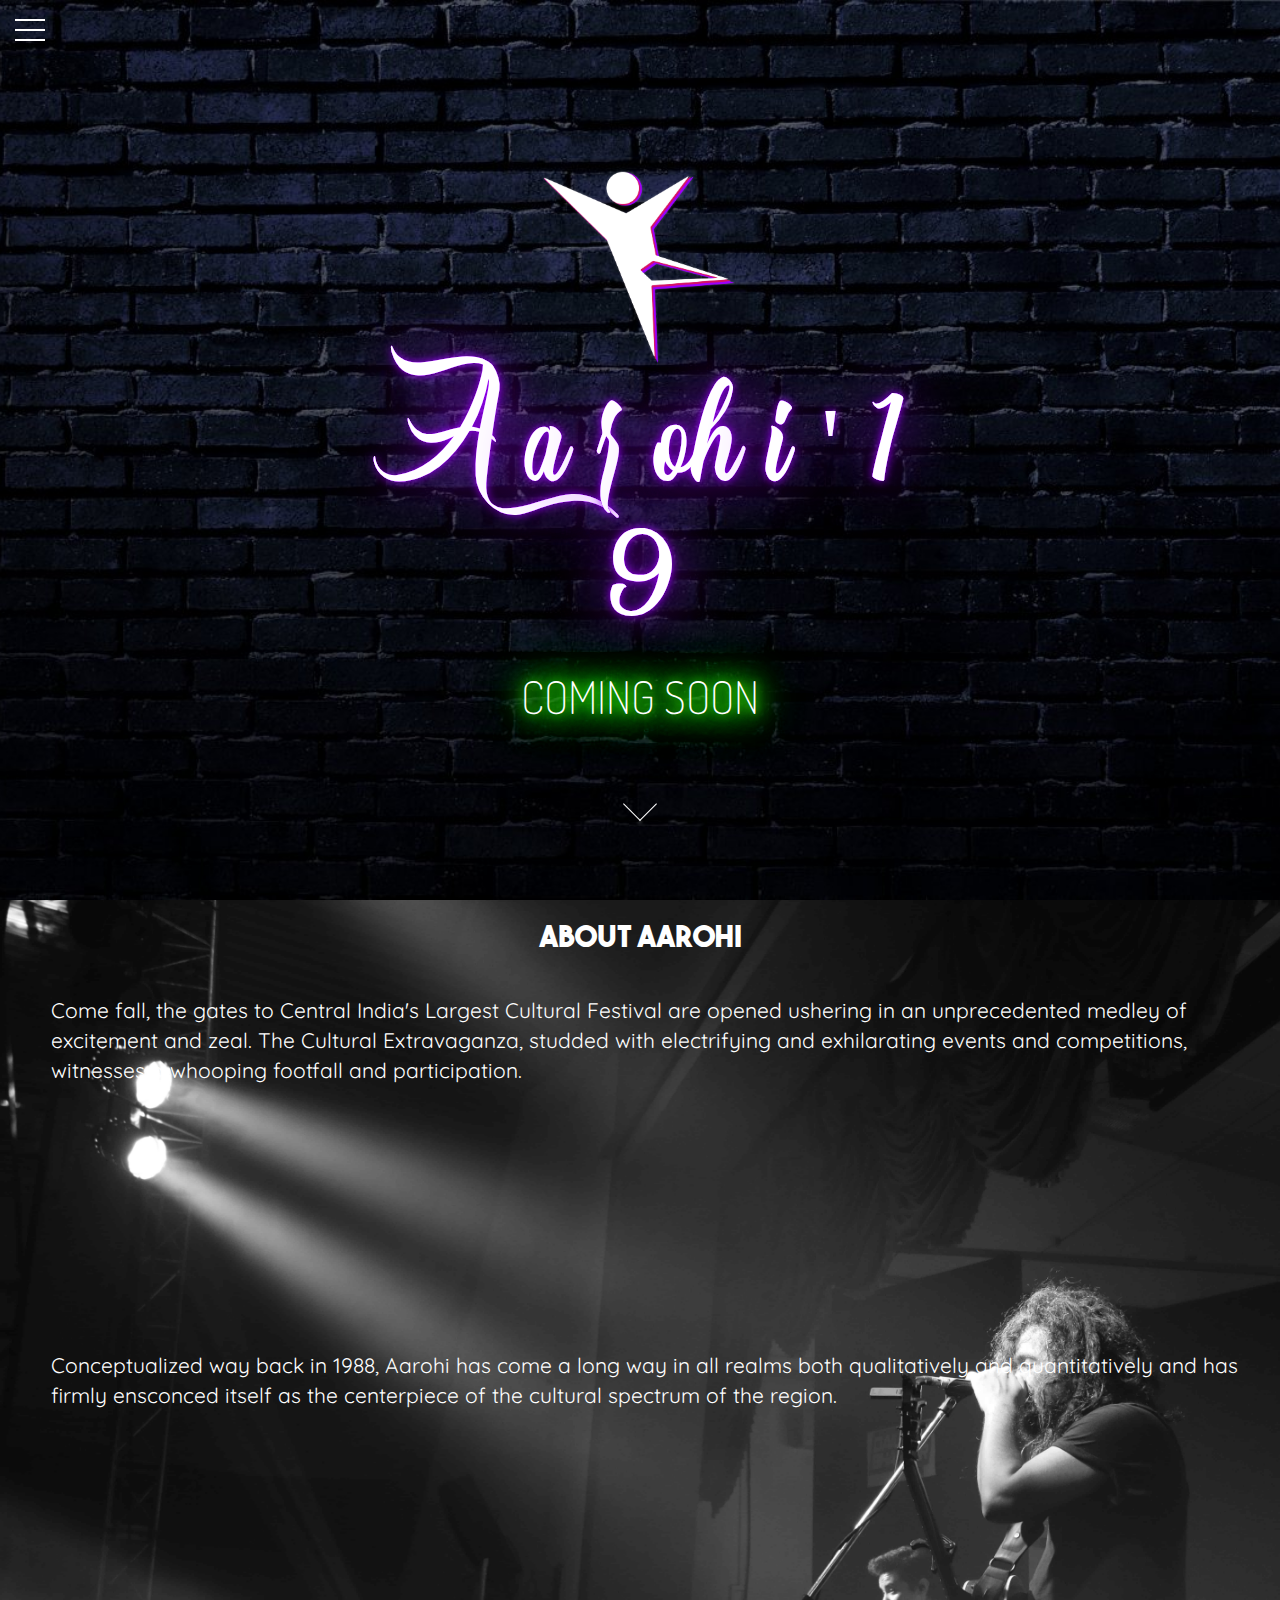
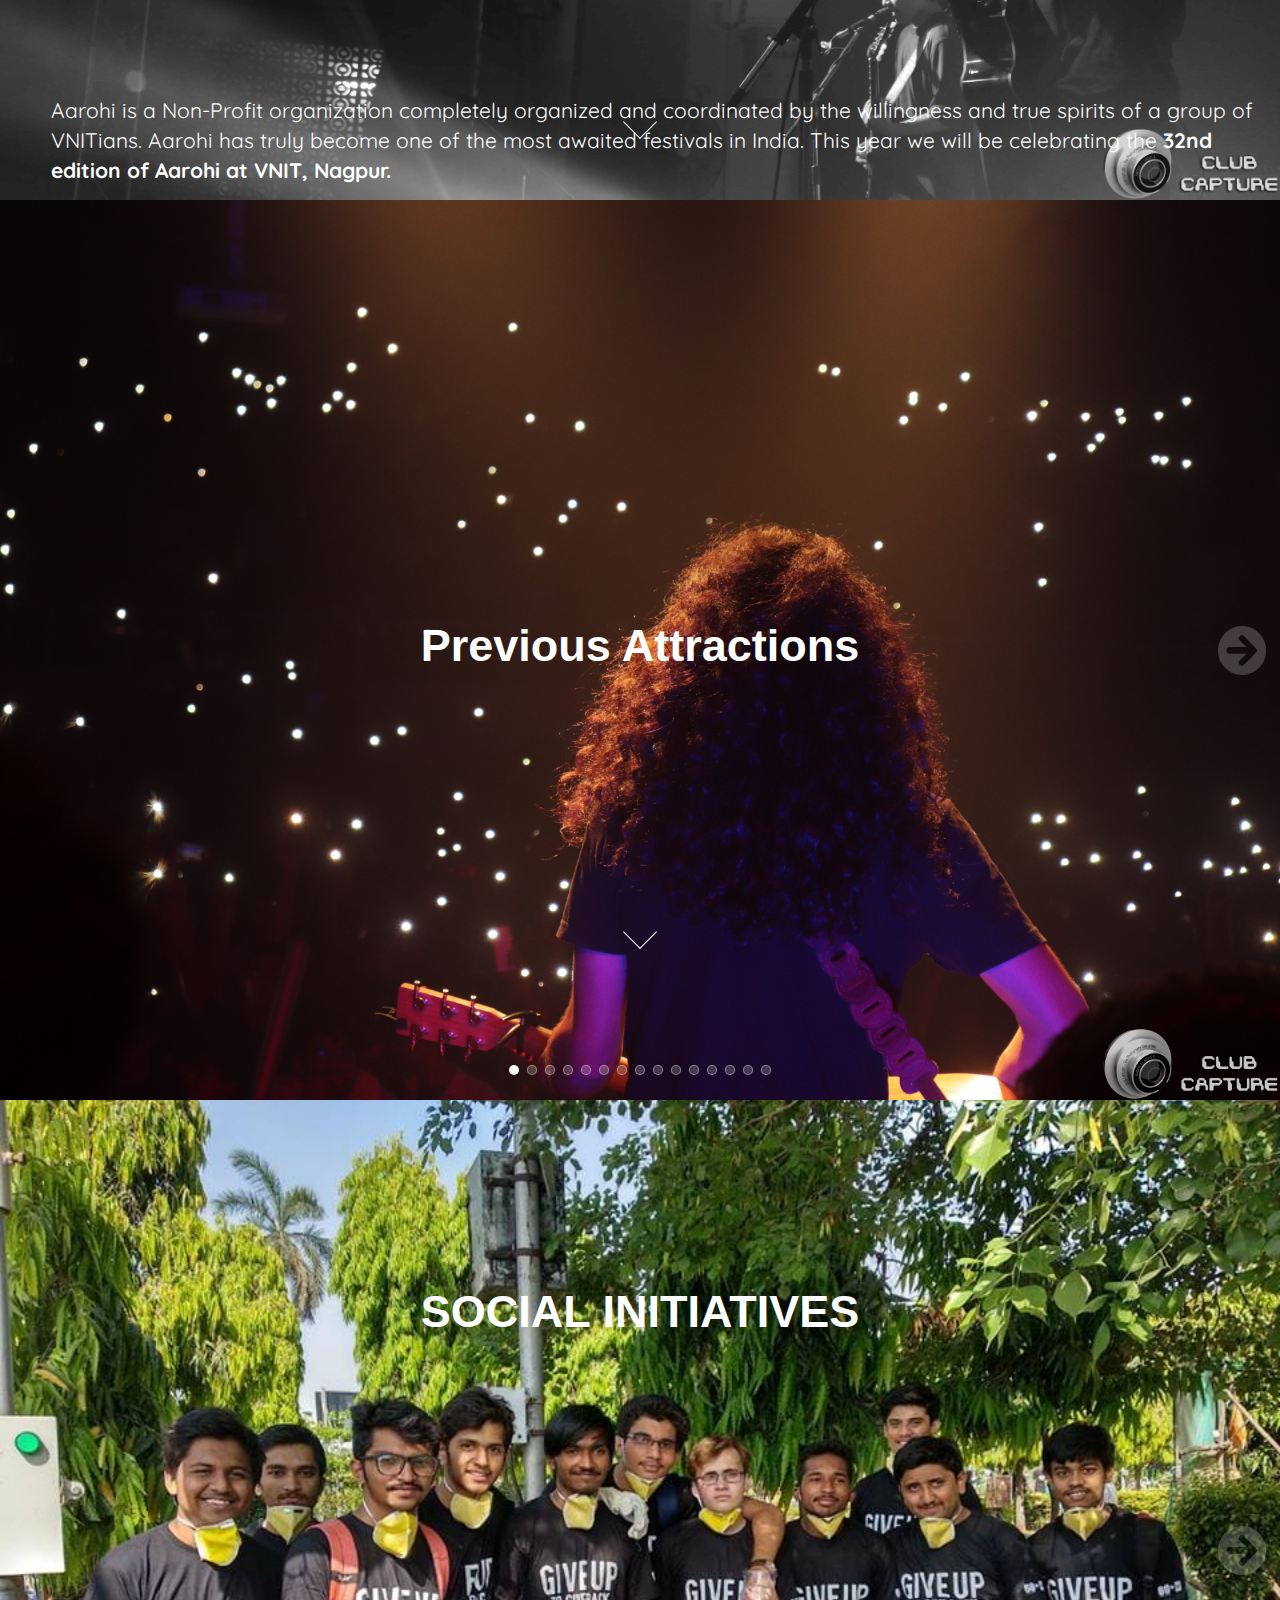
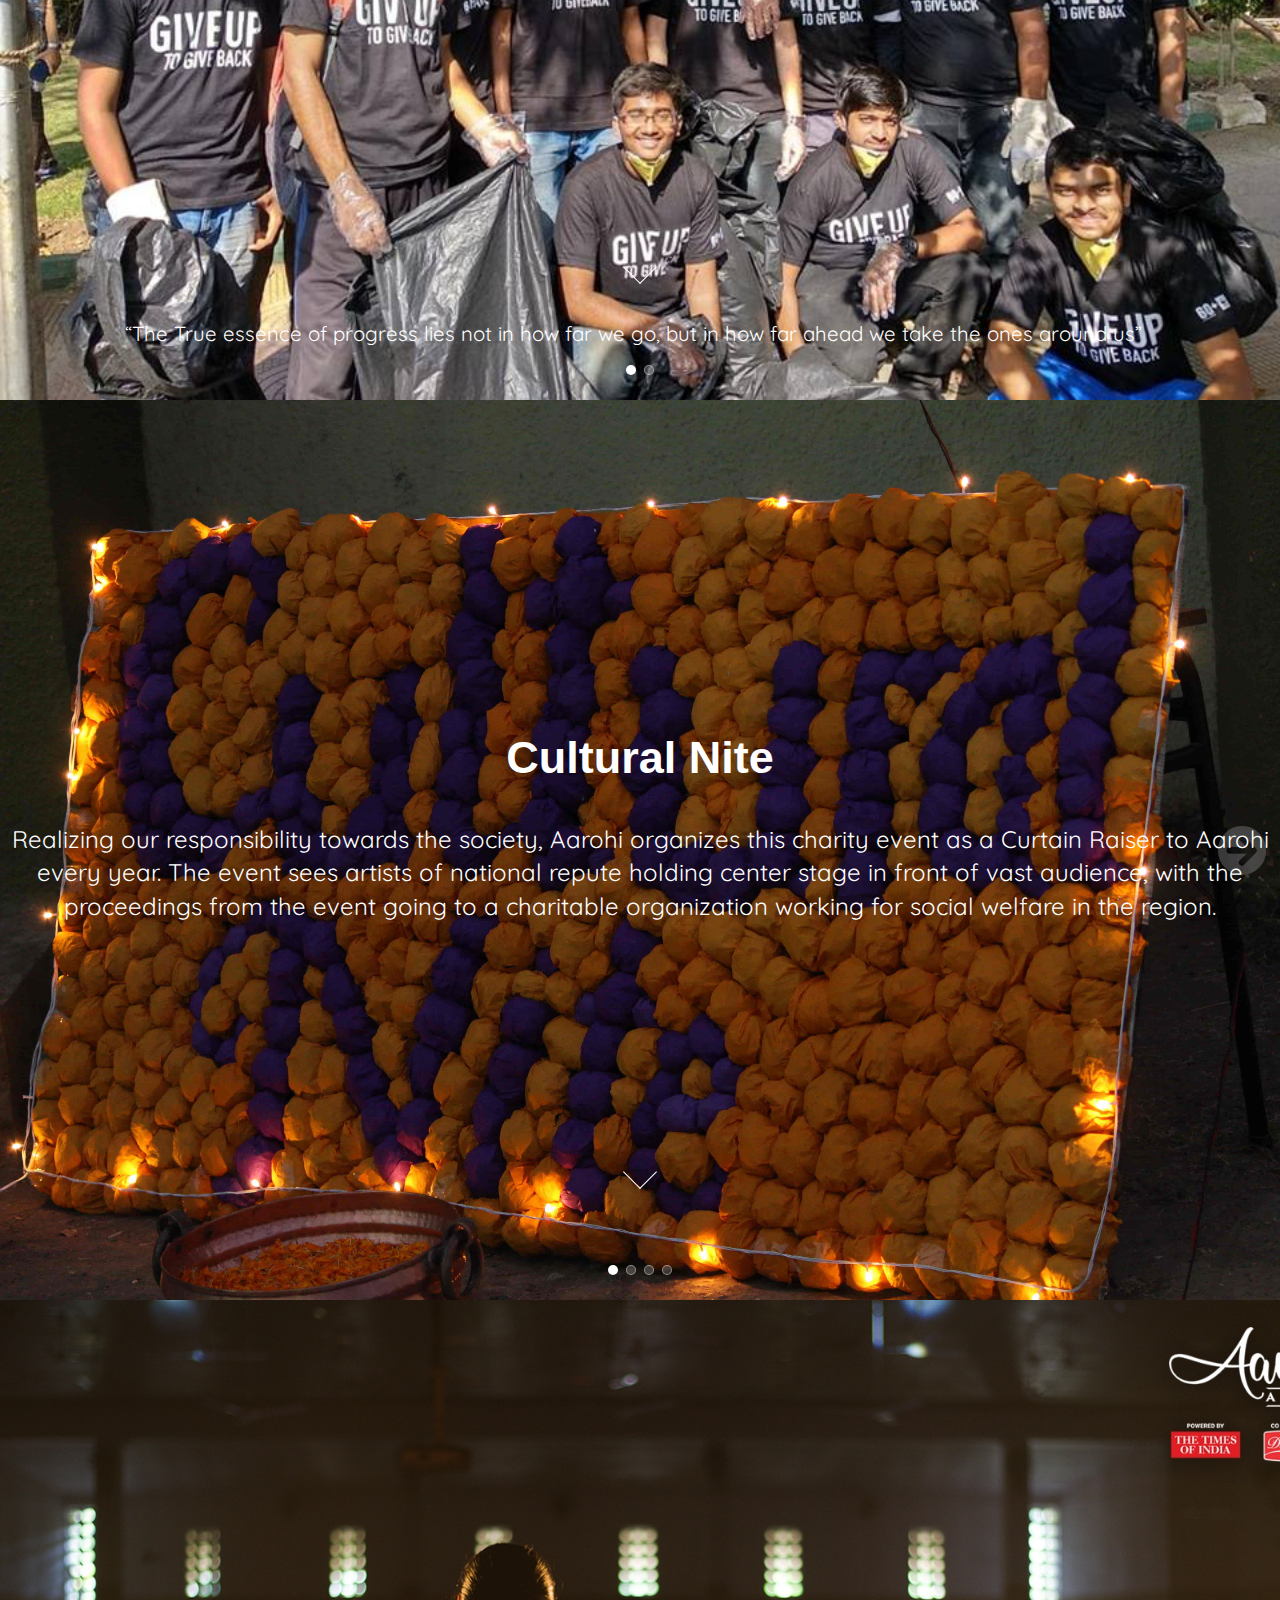
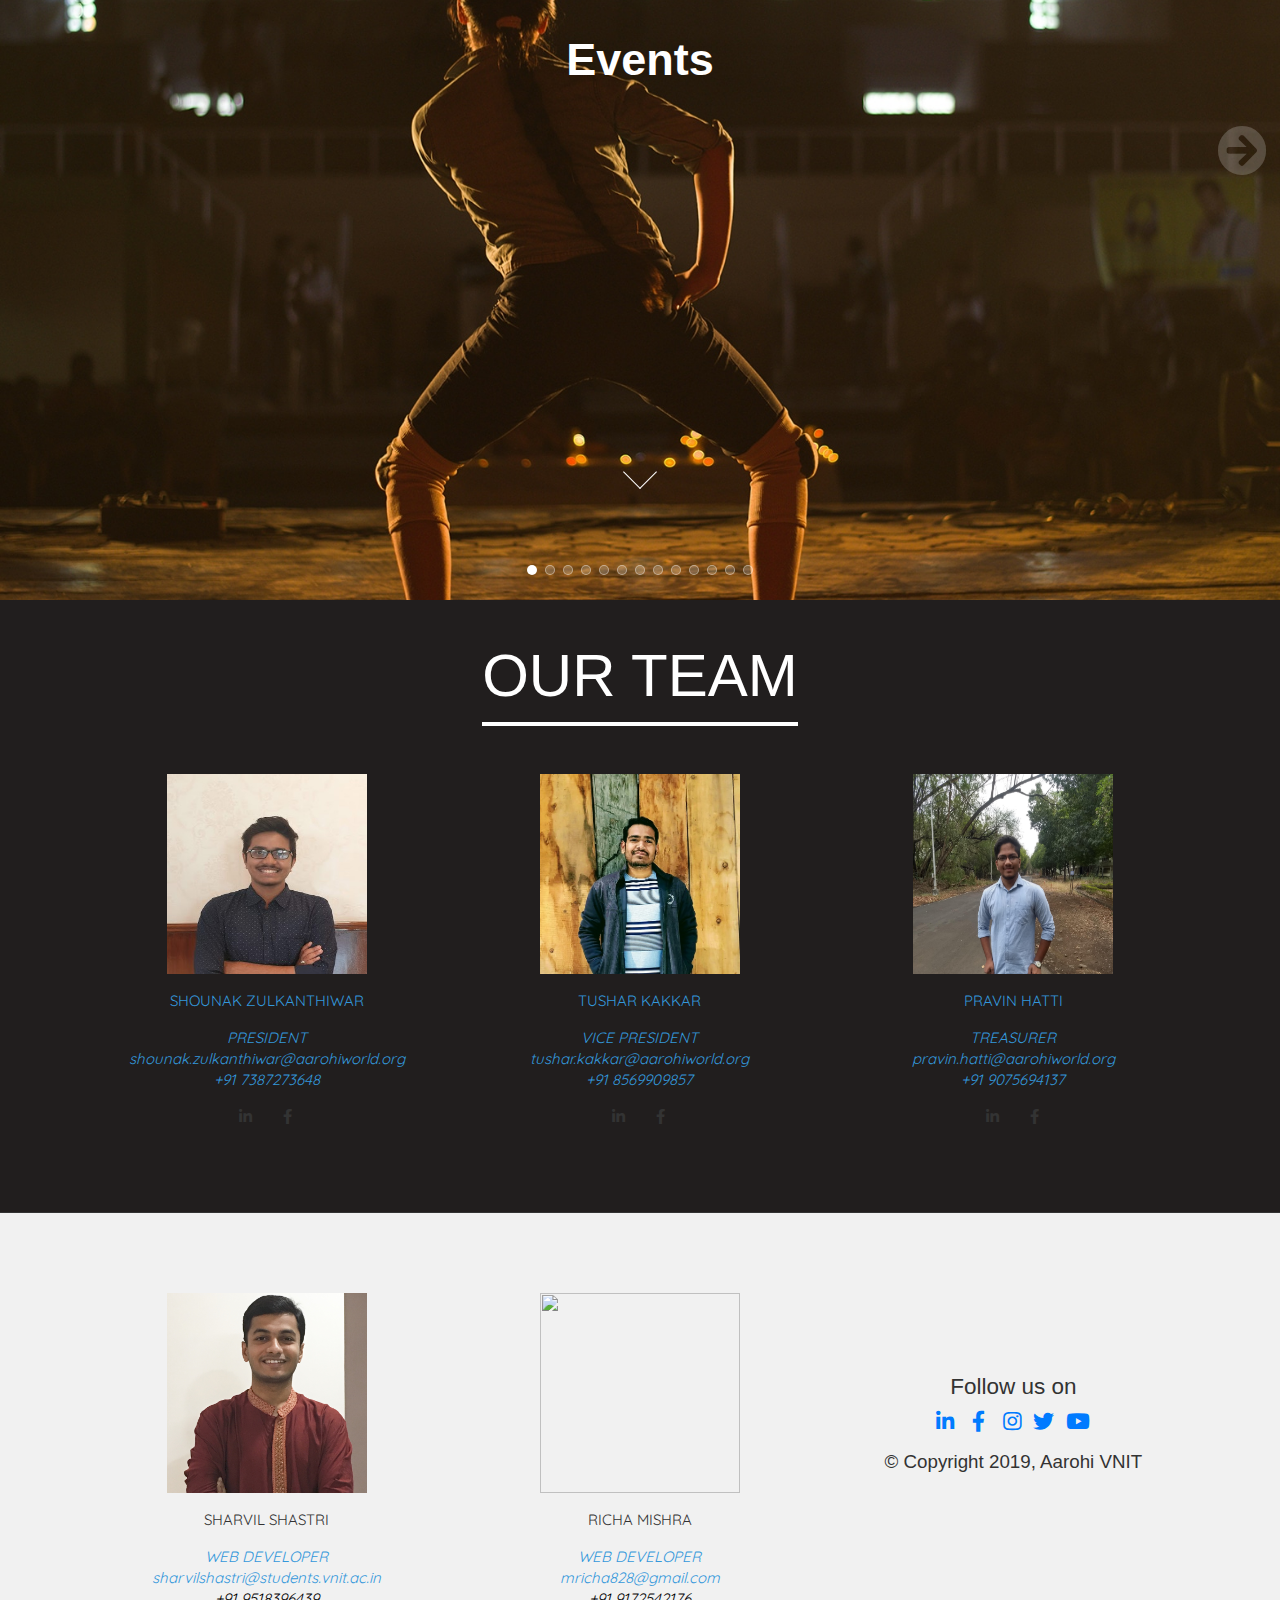
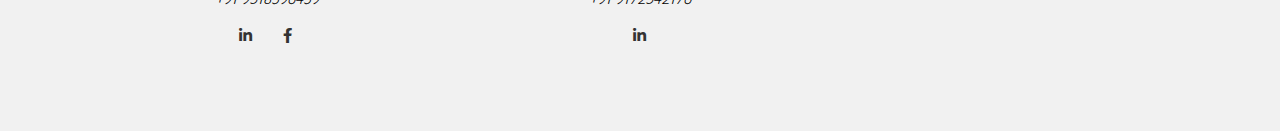
==== commit 4685dc0b: "Update index.html" ====
--- a/index.html
+++ b/index.html
@@ -1 +1,827 @@
-<!DOCTYPE html><html lang="en"><head> <meta charset="UTF-8"> <meta name="viewport" content="width=device-width, initial-scale=1.0"> <meta http-equiv="X-UA-Compatible" content="ie=edge"><link rel="stylesheet" href="cs12.css"> <link rel="stylesheet" href="https://use.fontawesome.com/releases/v5.8.1/css/all.css"> <link rel="stylesheet" href="https://www.w3schools.com/w3css/4/w3.css"> <link href="https://fonts.googleapis.com/css?family=Quicksand&display=swap" rel="stylesheet"> <!-- <link rel="stylesheet" href="path/to/font-awesome/css/font-awesome.min.css"> --> <link href="https://fonts.googleapis.com/css?family=Dosis:200,400" rel="stylesheet"> <link rel="stylesheet" href="team.css"> <link rel="stylesheet" href="https://use.fontawesome.com/releases/v5.8.1/css/all.css"> <link rel="stylesheet" href="https://stackpath.bootstrapcdn.com/bootstrap/4.3.1/css/bootstrap.min.css"><link rel="icon" href="fimg/hobo.png" type="image/x-icon"><title>Aarohi'19</title> <style type="text/css">:root { --primary-color: rgba(13, 110, 139, 0.75); --overlay-color: rgba(24, 39, 51 , 0.85); --menu-speed: 0.75s;}* { margin: 0; padding: 0; box-sizing: border-box;}html{scroll-behavior: smooth;}body { font-family: 'Quicksand';  background: #0f0c29; /* fallback for old browsers */background: -webkit-linear-gradient(to top, #0f0c29, #302b63, #24243e); /* Chrome 10-25, Safari 5.1-6 */ background: linear-gradient(to top, #0f0c29, #302b63, #24243e); /* W3C, IE 10+/ Edge, Firefox 16+, Chrome 26+, Opera 12+, Safari 7+ */ line-height: 1.4;}@font-face { font-family: 'caranda'; src: url(font/caranda.ttf);}@font-face { font-family: 'blacklist'; src: url(font/blacklist.ttf);}@font-face {font-family: 'theboldfont';src: url(font/theboldfont.ttf);}.mySlides {display:none;}.container { max-width: 960px; margin: auto; overflow: hidden; padding: 0 3rem;}.showcase { height: 100vh; position: relative;}.showcase:before { content: ''; background: url(img/brickwall.jpg) no-repeat center center/cover; position: absolute; top: 0; left: 0; width: 100%; height: 100%; z-index: -1;}.showcase .showcase-inner { display: flex; flex-direction: column; align-items: center; justify-content: center; text-align: center; height: 100%;} @media only screen and (max-width: 700px){ .about1 { display: none; } }.showcase h1 { font-size: 4rem;}.btn { display: inline-block; border: none; background: var(--primary-color); color: #fff; padding: 0.75rem 1.5rem; margin-top: 1rem; transition: opacity 1s ease-in-out; text-decoration: none;}.btn:hover { opacity: 0.7;}.menu-wrap { position: fixed; top: 0; left: 0; z-index: 1;} {}.menu-wrap .toggler { position: absolute; top: 0; left: 0; z-index: 2; cursor: pointer; width: 50px; height: 50px; opacity: 0;}.menu-wrap .hamburger { position: absolute; top: 0; left: 0; z-index: 1; width: 60px; height: 60px; padding: 1rem; display: flex; align-items: center; justify-content: center;}.menu-wrap .hamburger > div { position: relative; flex: none; width: 100%; height: 2px; background: #fff; display: flex; align-items: center; justify-content: center; transition: all 0.4s ease;}html{scroll-behavior: smooth;} .menu-wrap .hamburger > div::before,.menu-wrap .hamburger > div::after { content: ''; position: absolute; z-index: 1; top: -10px; width: 100%; height: 2px; background: inherit;}.menu-wrap .hamburger > div::after { top: 10px;}.menu-wrap .toggler:checked + .hamburger > div { transform: rotate(135deg);}.menu-wrap .toggler:checked + .hamburger > div:before,.menu-wrap .toggler:checked + .hamburger > div:after { top: 0; transform: rotate(90deg);}.menu-wrap .toggler:checked:hover + .hamburger > div { transform: rotate(225deg);}.menu-wrap .toggler:checked ~ .menu { visibility: visible;}.menu-wrap .toggler:checked ~ .menu > div { transform: scale(1); transition-duration: var(--menu-speed);}.menu-wrap .toggler:checked ~ .menu > div > div { opacity: 1; transition: opacity 0.4s ease 0.4s;}.menu-wrap .menu { position: fixed; top: 0; left: 0; width: 100%; height: 100%; visibility: hidden; overflow: hidden; display: flex; align-items: center; justify-content: center;}.menu-wrap .menu > div { background: var(--overlay-color); border-radius: 50%; width: 200vw; height: 200vw; display: flex; flex: none; align-items: center; justify-content: center; transform: scale(0); transition: all 0.4s ease;}.menu-wrap .menu > div > div { text-align: center; max-width: 90vw; max-height: 100vh; opacity: 0; transition: opacity 0.4s ease;}.menu-wrap .menu > div > div > ul > li { list-style: none; color: #fff; font-size: 1.5rem; padding: 1rem;}.menu-wrap .menu > div > div > ul > li > a { color: inherit; text-decoration: none; transition: color 0.4s ease;}h1.neon-heading { color: #fff; font-size: 700%; font-weight: 200; text-align: center; } h1.neon-heading.first { padding: 2%; text-shadow: 0px 0px 0px #9D00FF, 0px 0px 0px #9D00FF, 0px 0px 10px #9D00FF, 0px 0px 0px #9D00FF, 0px 0px 0px #9D00FF, 0px 0px 60px #9D00FF; } h1.neon-heading.second { text-shadow: 0px 0px 10px #33FF00, 0px 0px 20px #33FF00, 0px 0px 30px #33FF00, 0px 0px 40px #33FF00, 0px 0px 50px #33FF00, 0px 0px 60px #33FF00; animation: pulsating 3s infinite; font-size: 300%; }   .about-us { font-family: 'Quicksand'; color: white; padding: 4%; line-height: 30px; overflow-y: initial !important;} .about-image { background: black ; background-color: black; height:100%; background-position: center; background-repeat: no-repeat; background-size: cover; position: relative;} #about { /*background-color: #7f53ac;background-image: linear-gradient(315deg, #7f53ac 0%, #0c0c0c 74%);*/ background: #0f2027; background: -webkit-linear-gradient(to right, #0f2027, #203a43, #2c5364); /* Chrome 10-25, Safari 5.1-6 */ background: linear-gradient(to right, #0f2027, #203a43, #2c5364); /* W3C, IE 10+/ Edge, Firefox 16+, Chrome 26+, Opera 12+, Safari 7+ */ height: 100%; background-image: url(fimg/tlt2.jpg); background-repeat: no-repeat; background-size: cover; background-position: 100% 100%;} @media only screen and (min-width: 700px) { #about { /*background-color: #7f53ac;background-image: linear-gradient(315deg, #7f53ac 0%, #0c0c0c 74%);*/background: #eb01a5; background-image: url(fimg/tlt2.jpg); linear-gradient(#eb01a5, #d13531); height: 100%; background-repeat: no-repeat; background-size: cover; background-position: 100% 100%; } }#previous {height: 100%;}#social {height: 100%;}#CN {height: 100%;} #events {height: 100%; } #CA { height:100%; } #sponsor { background-color: #56C48D;height: 100%; } #contact {height: 100%; }@keyframes spin { from{ transform: rotateY(0deg); moz-transform: rotateY(0deg); //Firefox ms-transform: rotateY(0deg); //Microsoft Browsers } to{ transform: rotateY(360deg); moz-transform: rotateY(360deg); //Firefox ms-transform: rotateY(360deg); //Microsoft Browsers }}@-webkit-keyframes spin{ from{-webkit-transform: rotateY(0deg);} to{-webkit-transform: rotateY(360deg);}}.imageSpin{ animation-name: spin; animation-timing-function: linear; animation-iteration-count: infinite; animation-duration: 5s; -webkit-animation-name: spin; -webkit-animation-timing-function: linear; -webkit-animation-iteration-count: infinite; -webkit-animation-duration: 5s; width: 200px; height: 200px;} .sss { position: relative; width: 100%; height: 100%;}.sss::after { position: relative; bottom: 0; left: 0; content: ''; width: 100%; height: 80%; background: -webkit-linear-gradient(top,rgba(0,0,0,0) 0,rgba(0,0,0,.8) 80%,rgba(0,0,0,.8) 100%); background: linear-gradient(to bottom,rgba(0,0,0,0) 0,rgba(0,0,0,.8) 80%,rgba(0,0,0,.8) 100%);}.scroll a { position: absolute; bottom: 12%; left: 50%; z-index: 2; display: inline-block; -webkit-transform: translate(0, -50%); transform: translate(0, -50%); color: #fff; font : normal 400 20px/1 'Josefin Sans', sans-serif; letter-spacing: .1em; text-decoration: none; transition: opacity .3s;}.scroll a:hover { opacity: .5;}#home .homes span { position: absolute; top: 0; left: 50%; width: 24px; height: 24px; margin-left: -12px; border-left: 1px solid #fff; border-bottom: 1px solid #fff; -webkit-transform: rotateZ(-45deg); transform: rotateZ(-45deg); -webkit-animation: sdb06 1.5s infinite; animation: sdb06 1.5s infinite; /*box-sizing: border-box;*/}.scroll2 a { position: absolute; bottom: -90%; left: 50%; z-index: 2; display: inline-block; -webkit-transform: translate(0, -50%); transform: translate(0, -50%); color: #fff; font : normal 400 20px/1 'Josefin Sans', sans-serif; letter-spacing: .1em; text-decoration: none; transition: opacity .3s;}.scroll2 a:hover { opacity: .5;}#about .homes2 span { position: absolute; top: 0; left: 50%; width: 24px; height: 24px; margin-left: -12px; border-left: 1px solid #fff; border-bottom: 1px solid #fff; -webkit-transform: rotateZ(-45deg); transform: rotateZ(-45deg); -webkit-animation: sdb06 1.5s infinite; animation: sdb06 1.5s infinite; /*box-sizing: border-box;*/}.scroll3 a { position: absolute; bottom: -180%; left: 50%; z-index: 2; display: inline-block; -webkit-transform: translate(0, -50%); transform: translate(0, -50%); color: #fff; font : normal 400 20px/1 'Josefin Sans', sans-serif; letter-spacing: .1em; text-decoration: none; transition: opacity .3s;}.scroll3 a:hover { opacity: .5;}#previous .homes3 span { position: absolute; top: 0; left: 50%; width: 24px; height: 24px; margin-left: -12px; border-left: 1px solid #fff; border-bottom: 1px solid #fff; -webkit-transform: rotateZ(-45deg); transform: rotateZ(-45deg); -webkit-animation: sdb06 1.5s infinite; animation: sdb06 1.5s infinite; /*box-sizing: border-box;*/}.scroll4 a { position: absolute; bottom: -290%; left: 50%; z-index: 2; display: inline-block; -webkit-transform: translate(0, -50%); transform: translate(0, -50%); color: #fff; font : normal 400 20px/1 'Josefin Sans', sans-serif; letter-spacing: .1em; text-decoration: none; transition: opacity .3s;}.scroll4 a:hover { opacity: .5;}#social .homes4 span { position: absolute; top: -55px; left: 50%; width: 24px; height: 24px; margin-left: -12px; border-left: 1px solid #fff; border-bottom: 1px solid #fff; -webkit-transform: rotateZ(-45deg); transform: rotateZ(-45deg); -webkit-animation: sdb06 1.5s infinite; animation: sdb06 1.5s infinite; /*box-sizing: border-box;*/}.scroll5 a { position: absolute; bottom: -390%; left: 50%; z-index: 2; display: inline-block; -webkit-transform: translate(0, -50%); transform: translate(0, -50%); color: #fff; font : normal 400 20px/1 'Josefin Sans', sans-serif; letter-spacing: .1em; text-decoration: none; transition: opacity .3s;}.scroll5 a:hover { opacity: .5;}#CN .homes5 span { position: absolute; top: -50px; left: 50%; width: 24px; height: 24px; margin-left: -12px; border-left: 1px solid #fff; border-bottom: 1px solid #fff; -webkit-transform: rotateZ(-45deg); transform: rotateZ(-45deg); -webkit-animation: sdb06 1.5s infinite; animation: sdb06 1.5s infinite; /*box-sizing: border-box;*/}.scroll6 a { position: absolute; bottom: 10%; left: 50%; z-index: 2; display: inline-block; -webkit-transform: translate(0, -50%); transform: translate(0, -50%); color: #fff; font : normal 400 20px/1 'Josefin Sans', sans-serif; letter-spacing: .1em; text-decoration: none; transition: opacity .3s;}.scroll6 a:hover { opacity: .5;}#events .homes6 span { position: absolute; top: -50px; left: 50%; width: 24px; height: 24px; margin-left: -12px; border-left: 1px solid #fff; border-bottom: 1px solid #fff; -webkit-transform: rotateZ(-45deg); transform: rotateZ(-45deg); -webkit-animation: sdb06 1.5s infinite; animation: sdb06 1.5s infinite; /*box-sizing: border-box;*/}.scroll7 a { position: absolute; bottom: -590%; left: 50%; z-index: 2; display: inline-block; -webkit-transform: translate(0, -50%); transform: translate(0, -50%); color: #fff; font : normal 400 20px/1 'Josefin Sans', sans-serif; letter-spacing: .1em; text-decoration: none; transition: opacity .3s;}.scroll7 a:hover { opacity: .5;}.scroll8 a { position: absolute; bottom: -590%; left: 50%; z-index: 2; display: inline-block; -webkit-transform: translate(0, -50%); transform: translate(0, -50%); color: #fff; font : normal 400 20px/1 'Josefin Sans', sans-serif; letter-spacing: .1em; text-decoration: none; transition: opacity .3s;} #sponsor .homes8 span { position: absolute; top: 0; left: 50%; width: 24px; height: 24px; margin-left: -12px; border-left: 1px solid #fff; border-bottom: 1px solid #fff; -webkit-transform: rotateZ(-45deg); transform: rotateZ(-45deg); -webkit-animation: sdb06 1.5s infinite; animation: sdb06 1.5s infinite; /*box-sizing: border-box;*/}@-webkit-keyframes sdb06 { 0% { -webkit-transform: rotateY(0) rotateZ(-45deg) translate(0, 0); opacity: 0; } 50% { opacity: 1; } 100% { -webkit-transform: rotateY(720deg) rotateZ(-45deg) translate(-20px, 20px); opacity: 0; }}@keyframes sdb06 { 0% { transform: rotateY(0) rotateZ(-45deg) translate(0, 0); opacity: 0; } 50% { opacity: 1; } 100% { transform: rotateY(720deg) rotateZ(-45deg) translate(-20px, 20px); opacity: 0; }}.css-slider-wrapper { display: block; background: #FFF; overflow: hidden; position: absolute; left: 0; right: 0; top: 200%; bottom: -200%; } /* Slider */ .slider { width: 100%; height: 100%; background: red; position: absolute; left: 0; top: 0; opacity: 1; z-index: 0; display: flex; display: -webkit-flex; display: -ms-flexbox; flex-direction: row; flex-wrap: wrap; -webkit-flex-align: center; -webkit-align-items: center; align-items: center; justify-content: center; align-content: center; -webkit-transition: -webkit-transform 1600ms; transition: -webkit-transform 1600ms, transform 1600ms; -webkit-transform: scale(1); transform: scale(1); } /* each slide background color */ .slide1 { font-family: caranda; background: black; background-image: url(himg/proshows.jpg); text-align: center; left: 0; background-repeat: no-repeat; background-size: cover; background-position: center; }.slide2 { background: black; background-image: url("fimg/nalayak.jpg") ; background-repeat: no-repeat; background-size: contain; background-position: center; left: 100%; }.slide3 { background: black; background-image: url("fimg/kanan.jpg") ; background-repeat: no-repeat; background-size: contain; background-position: center; left: 200%; } .slide4 { background: black; background-image: url("himg/tlt.jpg") ; background-repeat: no-repeat; background-size: contain; background-position: center; left: 300%; } .slide5 { background: black; background-image: url("fimg/zakir.jpg") ; background-repeat: no-repeat; background-size: contain; background-position: center; left: 400%; } .slide6 { background: black; background-image: url("fimg/papon.jpg") ; background-repeat: no-repeat; background-size: contain; background-position: center; left: 500%; }.slide7 { background: black; background-image: url("fimg/daniel.jpg") ; background-repeat: no-repeat; background-size: contain; background-position: center; left: 600%; }.slide8 { background: black; background-image: url("fimg/euphoria.jpg") ; background-repeat: no-repeat; background-size: contain; background-position: center; left: 700%; }.slide9 { background: black; background-image: url("fimg/kenny.jpg") ; background-repeat: no-repeat; background-size: contain; background-position: center; left: 800%; }.slide10 { background: black; background-image: url("fimg/raghu.jpg") ; background-repeat: no-repeat; background-size: contain; background-position: center; left: 900%; }.slide11 { background: black; background-image: url("himg/seezi.jpg") ; background-repeat: no-repeat; background-size: contain; background-position: center; left: 1000%; }.slide12 { background: black; background-image: url("fimg/pb.jpg") ; background-repeat: no-repeat; background-size: contain; background-position: center; left: 1100%; }.slide13 { background: black; background-image: url("fimg/zaden.jpg") ; background-repeat: no-repeat; background-size: contain; background-position: center; left: 1200%; }.slide14 { background: black; background-image: url("fimg/sunburn.jpg") ; background-repeat: no-repeat; background-size: contain; background-position: center; left: 1300%; }.slide15 { background: black; background-image: url("fimg/foodiestan.jpg") ; background-repeat: no-repeat; background-size: contain; background-position: center; left: 1400%; }@media only screen and (min-width: 700px){ .slide1 { font-family: caranda; background: #373737; text-align: center; background-image: url(himg/proshows.jpg); left: 0; background-repeat: no-repeat; background-size: cover; background-position: 100% 100%; } .slide2 { background: black; background-image: url("fimg/nalayak.jpg") ; background-repeat: no-repeat; background-size: cover; background-position: 100% 40%; left: 100% } .slide3 { background: black; background-image: url("fimg/kanan.jpg"); background-repeat: no-repeat; background-size: cover; background-position: center center; left: 200%; } .slide4 { background: black; background-image: url("fimg/tlt.jpg") ; background-repeat: no-repeat; background-size: cover; background-position: center; left: 300% } .slide5 { background: black; background-image: url("himg/zakir.jpg") ; background-repeat: no-repeat; background-size: cover; background-position: center; left: 400% } .slide6 { background: black; background-image: url("fimg/papon.jpg") ; background-repeat: no-repeat; background-size: cover; background-position: center; left: 500% }.slide7 { background: black; background-image: url("fimg/daniel.jpg") ; background-repeat: no-repeat; background-size: cover; background-position: center; left: 600% }.slide8 { background: black; background-image: url("himg/euphoria.jpg") ; background-repeat: no-repeat; background-size: cover; background-position: center; left: 700% }.slide9 { background: black; background-image: url("himg/kenny.jpg") ; background-repeat: no-repeat; background-size: cover; background-position: center; left: 800% }.slide10 { background: black; background-image: url("fimg/raghu.jpg") ; background-repeat: no-repeat; background-size: cover; background-position: center; left: 900% }.slide11 { background: black; background-image: url("himg/seezi.jpg") ; background-repeat: no-repeat; background-size: cover; background-position: center; left: 1000% }.slide12 { background: black; background-image: url("himg/PB.jpg") ; background-repeat: no-repeat; background-size: cover; background-position: center; left: 1100% }.slide13 { background: black; background-image: url("fimg/zaden.jpg") ; background-repeat: no-repeat; background-size: cover; background-position: center; left: 1200% }.slide14 { background: black; background-image: url("fimg/sunburn.jpg") ; background-repeat: no-repeat; background-size: cover; background-position: center; left: 1300% }.slide15 { background: black; background-image: url("fimg/foodiestan.jpg") ; background-repeat: no-repeat; background-size: 100% 100%; background-position: center; left: 1400% } }} h2{ font-family: 'theboldfont'; } .slider > div { text-align: center; } /* Slider inner content */ .slider h2 { color: #FFF; font-weight: 900; /* */ font-size: 45px; line-height: 120%; opacity: 0; -webkit-transform: translateX(500px); transform: translateX(500px); } .slider .button { color: #FFF; padding: 5px 50px; background: rgba(255,255,255,0.3); text-decoration: none; opacity: 0; font-size: 15px; line-height: 30px; display: inline-block; -webkit-transform: translateX(-500px); transform: translateX(-500px); } .slider h2, .slider .button { -webkit-transition: opacity 800ms, -webkit-transform 800ms; transition: transform 800ms, opacity 800ms; -webkit-transition-delay: 1s; /* Safari */ transition-delay: 1s; position: relative; top: -194px } /* Next and previous button */ .control { position: absolute; top: 50%; width: 50px; height: 50px; margin-top: -25px; z-index: 55; } .control label { z-index: 0; display: none; text-align: center; line-height: 50px; font-size: 50px; color: #FFF; cursor: pointer; opacity: 0.2; } .control label:hover { opacity: 0.5; } .next { right: 1%; } .previous { left: 1%; } /* Slider pagination */ .slider-pagination { position: absolute; bottom: 20px; width: 100%; left: 0; text-align: center; z-index: 1000; } .slider-pagination label { width: 10px; height: 10px; border-radius: 50%; display: inline-block; background: rgba(255,255,255,0.2); margin: 0 2px; border: solid 1px rgba(255,255,255,0.4); cursor: pointer; } /* Slider control active css */ .slide-radio1:checked ~ .next .numb2, .slide-radio2:checked ~ .next .numb3, .slide-radio3:checked ~ .next .numb4, .slide-radio4:checked ~ .next .numb5, .slide-radio5:checked ~ .next .numb6, .slide-radio6:checked ~ .next .numb7, .slide-radio7:checked ~ .next .numb8, .slide-radio8:checked ~ .next .numb9, .slide-radio9:checked ~ .next .numb10, .slide-radio10:checked ~ .next .numb11, .slide-radio11:checked ~ .next .numb12, .slide-radio12:checked ~ .next .numb13, .slide-radio13:checked ~ .next .numb14, .slide-radio14:checked ~ .next .numb15, .slide-radio2:checked ~ .previous .numb1, .slide-radio3:checked ~ .previous .numb2, .slide-radio4:checked ~ .previous .numb3, .slide-radio5:checked ~ .previous .numb4, .slide-radio6:checked ~ .previous .numb5, .slide-radio7:checked ~ .previous .numb6, .slide-radio8:checked ~ .previous .numb7, .slide-radio9:checked ~ .previous .numb8, .slide-radio10:checked ~ .previous .numb9, .slide-radio11:checked ~ .previous .numb10, .slide-radio12:checked ~ .previous .numb11, .slide-radio13:checked ~ .previous .numb12, .slide-radio14:checked ~ .previous .numb13, .slide-radio15:checked ~ .previous .numb14 { display: block; z-index: 1 } /* Slider pagination active css */ .slide-radio1:checked ~ .slider-pagination .page1, .slide-radio2:checked ~ .slider-pagination .page2, .slide-radio3:checked ~ .slider-pagination .page3, .slide-radio4:checked ~ .slider-pagination .page4, .slide-radio5:checked ~ .slider-pagination .page5, .slide-radio6:checked ~ .slider-pagination .page6, .slide-radio7:checked ~ .slider-pagination .page7, .slide-radio8:checked ~ .slider-pagination .page8, .slide-radio9:checked ~ .slider-pagination .page9, .slide-radio10:checked ~ .slider-pagination .page10, .slide-radio11:checked ~ .slider-pagination .page11, .slide-radio12:checked ~ .slider-pagination .page12, .slide-radio13:checked ~ .slider-pagination .page13, .slide-radio14:checked ~ .slider-pagination .page14, .slide-radio15:checked ~ .slider-pagination .page15 { background: rgba(255,255,255,1) }  .slide-radio1:checked ~ .slider { -webkit-transform: translateX(0%); transform: translateX(0%); } .slide-radio2:checked ~ .slider { -webkit-transform: translateX(-100%); transform: translateX(-100%); } .slide-radio3:checked ~ .slider { -webkit-transform: translateX(-200%); transform: translateX(-200%); } .slide-radio4:checked ~ .slider { -webkit-transform: translateX(-300%); transform: translateX(-300%); } .slide-radio5:checked ~ .slider { -webkit-transform: translateX(-400%); transform: translateX(-400%); } .slide-radio6:checked ~ .slider { -webkit-transform: translateX(-500%); transform: translateX(-500%); } .slide-radio7:checked ~ .slider { -webkit-transform: translateX(-600%); transform: translateX(-600%); } .slide-radio8:checked ~ .slider { -webkit-transform: translateX(-700%); transform: translateX(-700%); } .slide-radio9:checked ~ .slider { -webkit-transform: translateX(-800%); transform: translateX(-800%); } .slide-radio10:checked ~ .slider { -webkit-transform: translateX(-900%); transform: translateX(-900%); } .slide-radio11:checked ~ .slider { -webkit-transform: translateX(-1000%); transform: translateX(-1000%); } .slide-radio12:checked ~ .slider { -webkit-transform: translateX(-1100%); transform: translateX(-1100%); } .slide-radio13:checked ~ .slider { -webkit-transform: translateX(-1200%); transform: translateX(-1200%); } .slide-radio14:checked ~ .slider { -webkit-transform: translateX(-1300%); transform: translateX(-1300%); } .slide-radio15:checked ~ .slider { -webkit-transform: translateX(-1400%); transform: translateX(-1400%); } .slide-radio1:checked ~ .slide1 h2, .slide-radio2:checked ~ .slide2 h2, .slide-radio3:checked ~ .slide3 h2, .slide-radio4:checked ~ .slide4 h2, .slide-radio5:checked ~ .slide5 h2, .slide-radio6:checked ~ .slide6 h2, .slide-radio7:checked ~ .slide7 h2, .slide-radio8:checked ~ .slide8 h2, .slide-radio9:checked ~ .slide9 h2, .slide-radio10:checked ~ .slide10 h2, .slide-radio11:checked ~ .slide11 h2, .slide-radio12:checked ~ .slide12 h2, .slide-radio13:checked ~ .slide13 h2, .slide-radio14:checked ~ .slide14 h2, .slide-radio15:checked ~ .slide15 h2, .slide-radio1:checked ~ .slide1 .button, .slide-radio2:checked ~ .slide2 .button, .slide-radio3:checked ~ .slide3 .button, .slide-radio4:checked ~ .slide4 .button, .slide-radio5:checked ~ .slide5 .button, .slide-radio6:checked ~ .slide6 .button, .slide-radio7:checked ~ .slide7 .button, .slide-radio8:checked ~ .slide8 .button, .slide-radio9:checked ~ .slide9 .button, .slide-radio10:checked ~ .slide10 .button, .slide-radio11:checked ~ .slide11 .button, .slide-radio12:checked ~ .slide12 .button, .slide-radio13:checked ~ .slide13 .button, .slide-radio14:checked ~ .slide14 .button, .slide-radio15:checked ~ .slide15 .button { -webkit-transform: translateX(0); transform: translateX(0); opacity: 1 } @media only screen and (max-width: 767px) { .slider h2 { } .slider > div { padding: 0 2% } .control label { font-size: 35px; } .slider .button { padding: 0 30px; } }.css-slider-wrapper4 { display: block; background: #FFF; overflow: hidden; position: absolute; left: 0; right: 0; top: 300%; bottom: -300%; }.slider4 { width: 100%; height: 100%; background: red; position: absolute; left: 0; top: 0; opacity: 1; z-index: 0; display: flex; display: -webkit-flex; display: -ms-flexbox; flex-direction: row; flex-wrap: wrap; -webkit-flex-align: center; -webkit-align-items: center; align-items: center; justify-content: center; align-content: center; -webkit-transition: -webkit-transform 1600ms; transition: -webkit-transform 1600ms, transform 1600ms; -webkit-transform: scale(1); transform: scale(1); } .slide41 { background: black; background-image: url("fimg/social2.jpg"); left: 0; background-repeat: no-repeat; background-size: contain; background-position: center; } .slide442 { background: black; background-image: url("fimg/social1.jpg") ; background-repeat: no-repeat; background-size: contain; background-position: center; left: 100% } @media only screen and (min-width: 700px) { .slide41 { background: black; background-image: url("fimg/social2.jpg"); left: 0; background-repeat: no-repeat; background-size: cover; background-position: center; } .slide442 { background: black; background-image: url("fimg/social1.jpg") ; background-repeat: no-repeat; background-size: cover; background-position: center; left: 100% } } .slider4 > div { text-align: center; } /* Slider inner content */ .slider4 h2 { color: #FFF; font-weight: 900; text-transform: uppercase; font-size: 45px; line-height: 120%; opacity: 0; -webkit-transform: translateX(500px); transform: translateX(500px); } .slider4 .button4 { color: #FFF; padding: 5px 50px; background: rgba(255,255,255,0.3); text-decoration: none; opacity: 0; font-size: 15px; line-height: 30px; display: inline-block; -webkit-transform: translateX(-500px); transform: translateX(-500px); } .slider4 h2, .slider4 .button4 { -webkit-transition: opacity 800ms, -webkit-transform 800ms; transition: transform 800ms, opacity 800ms; -webkit-transition-delay: 1s; /* Safari */ transition-delay: 1s; } /* Next and previous button */ .control4 { position: absolute; top: 50%; width: 50px; height: 50px; margin-top: -25px; z-index: 55; } .control4 label { z-index: 0; display: none; text-align: center; line-height: 50px; font-size: 50px; color: #FFF; cursor: pointer; opacity: 0.2; } .control4 label:hover { opacity: 0.5; } .next4 { right: 1%; } .previous4 { left: 1%; } /* Slider pagination */ .slider-pagination4 { position: absolute; bottom: 20px; width: 100%; left: 0; text-align: center; z-index: 1000; } .slider-pagination4 label { width: 10px; height: 10px; border-radius: 50%; display: inline-block; background: rgba(255,255,255,0.2); margin: 0 2px; border: solid 1px rgba(255,255,255,0.4); cursor: pointer; } /* Slider control active css for social*/ .slide-radio41:checked ~ .next4 .numb442, .slide-radio442:checked ~ .previous4 .numb41 { display: block; z-index: 1 } /* Slider pagination active css for social */ .slide-radio41:checked ~ .slider-pagination4 .page41, .slide-radio442:checked ~ .slider-pagination4 .page442 { background: rgba(255,255,255,1) } /* css for sliding effect when you click on control button for social*/ .slide-radio41:checked ~ .slider4 { -webkit-transform: translateX(0%); transform: translateX(0%); } .slide-radio442:checked ~ .slider4 { -webkit-transform: translateX(-100%); transform: translateX(-100%); } .slide-radio41:checked ~ .slide41 h2, .slide-radio442:checked ~ .slide442 h2, .slide-radio41:checked ~ .slide41 .button4, .slide-radio442:checked ~ .slide442 .button4{ -webkit-transform: translateX(0); transform: translateX(0); opacity: 1 }.css-slider-wrapper2 { display: block; background: #FFF; overflow: hidden; position: absolute; left: 0; right: 0; top: 400%; bottom: -400%; } /* Slider */ .slider2 { width: 100%; height: 100%; background: red; position: absolute; left: 0; top: 0; opacity: 1; z-index: 0; display: flex; display: -webkit-flex; display: -ms-flexbox; flex-direction: row; flex-wrap: wrap; -webkit-flex-align: center; -webkit-align-items: center; align-items: center; justify-content: center; align-content: center; -webkit-transition: -webkit-transform 1600ms; transition: -webkit-transform 1600ms, transform 1600ms; -webkit-transform: scale(1); transform: scale(1); } /* each slide background color */ .slide122 { background: black; left: 0; background-image: url(himg/CN.jpg); background-repeat: no-repeat; background-size: cover; background-position: center; } .slide22 { background: black; background-image: url("fimg/fubaifu.jpg") ; background-repeat: no-repeat; background-size: contain; ; background-position: center; left: 100% } .slide32 { background-color: black; background-image: url("fimg/mk.jpg"); background-repeat: no-repeat; background-position: center; background-size: contain; left: 200% } .slide42 { background: black; background-image: url("himg/swapnil.jpg"); background-repeat: no-repeat; background-size: contain; background-position: center; left: 300%; } @media only screen and (min-width: 700px) { .slide122 { background: black; left: 0; background-image: url(himg/CN.jpg); background-repeat: no-repeat; background-size: 100% 100%; background-position: center; } .slide22 { background: black; background-image: url("fimg/fubaifu.jpg") ; background-repeat: no-repeat; background-size: cover; ; background-position: center; left: 100% } .slide32 { background: black; background-image: url("himg/MKK.jpg"); background-repeat: no-repeat; background-size: cover; background-position: center; left: 200% } .slide42 { background: black; background-image: url("himg/swapnil.jpg"); background-repeat: no-repeat; background-size: 100% 100%; left: 300%; }} .slider2 > div { text-align: center; } /* Slider inner content */ .slider2 h2 { color: #FFF; font-weight: 900; /* */ font-size: 45px; line-height: 120%; opacity: 0; -webkit-transform: translateX(500px); transform: translateX(500px); } .slider2 .button2 { color: #FFF; padding: 5px 50px; background: rgba(255,255,255,0.3); text-decoration: none; opacity: 0; font-size: 15px; line-height: 30px; display: inline-block; -webkit-transform: translateX(-500px); transform: translateX(-500px); } .slider2 h2, .slider2 .button2 { -webkit-transition: opacity 800ms, -webkit-transform 800ms; transition: transform 800ms, opacity 800ms; -webkit-transition-delay: 1s; /* Safari */ transition-delay: 1s; position: relative; top: -194px; } /* Next and previous button */ .control2 { position: absolute; top: 50%; width: 50px; height: 50px; margin-top: -25px; z-index: 55; } .control2 label { z-index: 0; display: none; text-align: center; line-height: 50px; font-size: 50px; color: #FFF; cursor: pointer; opacity: 0.2; } .control2 label:hover { opacity: 0.5; } .next2 { right: 1%; } .previous2 { left: 1%; } /* Slider pagination */ .slider-pagination2 { position: absolute; bottom: 20px; width: 100%; left: 0; text-align: center; z-index: 1000; } .slider-pagination2 label { width: 10px; height: 10px; border-radius: 50%; display: inline-block; background: rgba(255,255,255,0.2); margin: 0 2px; border: solid 1px rgba(255,255,255,0.4); cursor: pointer; } /* Slider control active css */ .slide-radio122:checked ~ .next2 .numb22, .slide-radio22:checked ~ .next2 .numb32, .slide-radio32:checked ~ .next2 .numb42, .slide-radio22:checked ~ .previous2 .numb122, .slide-radio32:checked ~ .previous2 .numb22, .slide-radio42:checked ~ .previous2 .numb32 { display: block; z-index: 1 } /* Slider pagination active css */ .slide-radio122:checked ~ .slider-pagination2 .page122, .slide-radio22:checked ~ .slider-pagination2 .page22, .slide-radio32:checked ~ .slider-pagination2 .page32, .slide-radio42:checked ~ .slider-pagination2.page42 { background: rgba(255,255,255,1) } /* css for sliding effect when you click on control button*/ .slide-radio122:checked ~ .slider2 { -webkit-transform: translateX(0%); transform: translateX(0%); } .slide-radio22:checked ~ .slider2 { -webkit-transform: translateX(-100%); transform: translateX(-100%); } .slide-radio32:checked ~ .slider2 { -webkit-transform: translateX(-200%); transform: translateX(-200%); } .slide-radio42:checked ~ .slider2 { -webkit-transform: translateX(-300%); transform: translateX(-300%); } .slide-radio122:checked ~ .slide122 h2, .slide-radio22:checked ~ .slide22 h2, .slide-radio32:checked ~ .slide32 h2, .slide-radio42:checked ~ .slide42 h2, .slide-radio122:checked ~ .slide122 .button2, .slide-radio22:checked ~ .slide22 .button2, .slide-radio32:checked ~ .slide32 .button2, .slide-radio42:checked ~ .slide42 .button2 { -webkit-transform: translateX(0); transform: translateX(0); opacity: 1 } @media only screen and (max-width: 767px) { .slider2 h2 { /*font-size: 20px;*/ } .slider2 > div { padding: 0 2% } .control2 label { font-size: 35px; } .slider2 .button2 { padding: 0 30px; } }.css-slider-wrapper5 { display: block; background: #FFF; overflow: hidden; position: absolute; left: 0; right: 0; top: 500%; bottom: -500%; } /* Slider */ .slider5 { width: 100%; height: 100%; background: red; position: absolute; left: 0; top: 0; opacity: 1; z-index: 0; display: flex; display: -webkit-flex; display: -ms-flexbox; flex-direction: row; flex-wrap: wrap; -webkit-flex-align: center; -webkit-align-items: center; align-items: center; justify-content: center; align-content: center; -webkit-transition: -webkit-transform 1600ms; transition: -webkit-transform 1600ms, transform 1600ms; -webkit-transform: scale(1); transform: scale(1); } /* each slide background color */ .slide51 { background-image: url(himg/ew.jpg); background-color: black; text-align: center; left: 0; background-repeat: no-repeat; background-size: contain; background-position: center; }.slide52 { background: black; background-image: url("fimg/ala.jpg") ; background-repeat: no-repeat; background-size: contain; background-position: center; left: 100%; } .slide53 { background: black; background-image: url("himg/swar.jpg") ; background-repeat: no-repeat; background-size: contain; background-position: center; left: 200%; } .slide54 { background: black; background-image: url("himg/purple.jpg") ; background-repeat: no-repeat; background-size: contain; background-position: center; left: 300%; } .slide55 { background: black; background-image: url("fimg/rhythm.jpg") ; background-repeat: no-repeat; background-size: contain; background-position: center; left: 400%; } .slide56 { background: black; background-image: url("fimg/cynosure.jpg") ; background-repeat: no-repeat; background-size: contain; background-position: center; left: 500%; }.slide57 { background: black; background-image: url("fimg/abhivyakti.jpg") ; background-repeat: no-repeat; background-size: contain; background-position: center; left: 600%; }.slide58 { background: black; background-image: url("fimg/halla2.jpg") ; background-repeat: no-repeat; background-size: contain; background-position: center; left: 700%; }.slide59 { background: black; background-image: url("fimg/art.jpg") ; background-repeat: no-repeat; background-size: contain; background-position: center; left: 800%; }.slide510 { background: black; background-image: url("fimg/bigfight.jpg") ; background-repeat: no-repeat; background-size: contain; background-position: center; left: 900%; }.slide511 { background: black; background-image: url("fimg/jrs.jpg") ; background-repeat: no-repeat; background-size: contain; background-position: center; left: 1000%; }.slide512 { background: black; background-image: url("fimg/antakshari.jpg") ; background-repeat: no-repeat; background-size: contain; background-position: center; left: 1100%; }.slide513 { background: black; background-image: url("fimg/shutter.jpg") ; background-repeat: no-repeat; background-size: contain; background-position: center; left: 1200%; } @media only screen and (min-width: 700px){ .slide51 { background-image: url(himg/ew.jpg); text-align: center; left: 0; background-repeat: no-repeat; background-size: cover; height: 124%; background-position: center; } .slide52 { background: black; background-image: url("fimg/ala.jpg") ; background-repeat: no-repeat; background-size: cover; background-position: center; left: 100% } .slide53 { background: black; background-image: url("himg/swar.jpg"); background-repeat: no-repeat; background-size: cover; background-position: center center; left: 200%; } .slide54 { background: black; background-image: url("fimg/purple.jpg") ; background-repeat: no-repeat; background-size: cover; background-position: center; left: 300% } .slide55 { background: black; background-image: url("fimg/rhythm.jpg") ; background-repeat: no-repeat; background-size: cover; background-position: center; left: 400% } .slide56 { background: black; background-image: url("fimg/cynosure.jpg") ; background-repeat: no-repeat; background-size: cover; background-position: center; left: 500% }.slide57 { background: black; background-image: url("fimg/abhivyakti.jpg") ; background-repeat: no-repeat; background-size: cover; background-position: center; left: 600% }.slide58 { background: black; background-image: url("fimg/halla2.jpg") ; background-repeat: no-repeat; background-size: cover; background-position: center; left: 700% }.slide59 { background: black; background-image: url("fimg/art.jpg") ; background-repeat: no-repeat; background-size: cover; background-position: center; left: 800% }.slide510 { background: black; background-image: url("fimg/bigfight.jpg") ; background-repeat: no-repeat; background-size: cover; background-position: center; left: 900% }.slide511 { background: black; background-image: url("fimg/jrs.jpg") ; background-repeat: no-repeat; background-size: cover; background-position: center; left: 1000% }.slide512 { background: black; background-image: url("fimg/antakshari.jpg") ; background-repeat: no-repeat; background-size: cover;background-position: center; left: 1100% }.slide513 { background: black; background-image: url("fimg/shutter.jpg") ; background-repeat: no-repeat; background-size: contain; background-position: center; left: 1200% }} .slider5 > div { text-align: center; } /* Slider inner content */ .slider5 h2 { color: #FFF; font-weight: 900; /* */ font-size: 45px; line-height: 120%; opacity: 0; -webkit-transform: translateX(500px); transform: translateX(500px); } .slider5 .button5 { color: #FFF; padding: 5px 50px; background: rgba(255,255,255,0.3); text-decoration: none; opacity: 0; font-size: 15px; line-height: 30px; display: inline-block; -webkit-transform: translateX(-500px); transform: translateX(-500px); } .slider5 h2, .slider5 .button5 { -webkit-transition: opacity 800ms, -webkit-transform 800ms; transition: transform 800ms, opacity 800ms; -webkit-transition-delay: 1s; /* Safari */ transition-delay: 1s; position: relative; top: -194px } /* Next and previous button */ .control5 { position: absolute; top: 50%; width: 50px; height: 50px; margin-top: -25px; z-index: 55; } .control5 label { z-index: 0; display: none; text-align: center; line-height: 50px; font-size: 50px; color: #FFF; cursor: pointer; opacity: 0.2; } .control5 label:hover { opacity: 0.5; } .next5 { right: 1%; } .previous5 { left: 1%; } /* Slider pagination */ .slider-pagination5 { position: absolute; bottom: 20px; width: 100%; left: 0; text-align: center; z-index: 1000; } .slider-pagination5 label { width: 10px; height: 10px; border-radius: 50%; display: inline-block; background: rgba(255,255,255,0.2); margin: 0 2px; border: solid 1px rgba(255,255,255,0.4); cursor: pointer; } /* Slider control active css */ .slide-radio51:checked ~ .next5 .numb52, .slide-radio52:checked ~ .next5 .numb53, .slide-radio53:checked ~ .next5 .numb54, .slide-radio54:checked ~ .next5 .numb55, .slide-radio55:checked ~ .next5 .numb56, .slide-radio56:checked ~ .next5 .numb57, .slide-radio57:checked ~ .next5 .numb58, .slide-radio58:checked ~ .next5 .numb59, .slide-radio59:checked ~ .next5 .numb510, .slide-radio510:checked ~ .next5 .numb511, .slide-radio511:checked ~ .next5 .numb512, .slide-radio512:checked ~ .next5 .numb513, .slide-radio52:checked ~ .previous5 .numb51, .slide-radio53:checked ~ .previous5 .numb52, .slide-radio54:checked ~ .previous5 .numb53, .slide-radio55:checked ~ .previous5 .numb54, .slide-radio56:checked ~ .previous5 .numb55, .slide-radio57:checked ~ .previous5 .numb56, .slide-radio58:checked ~ .previous5 .numb57, .slide-radio59:checked ~ .previous5 .numb58, .slide-radio510:checked ~ .previous5 .numb59, .slide-radio511:checked ~ .previous5 .numb510, .slide-radio512:checked ~ .previous5 .numb511, .slide-radio513:checked ~ .previous5 .numb512 { display: block; z-index: 1 } /* Slider pagination active css */ .slide-radio51:checked ~ .slider-pagination5 .page51, .slide-radio52:checked ~ .slider-pagination5 .page52, .slide-radio53:checked ~ .slider-pagination5 .page53, .slide-radio54:checked ~ .slider-pagination5 .page54, .slide-radio55:checked ~ .slider-pagination5 .page55, .slide-radio56:checked ~ .slider-pagination5 .page56, .slide-radio57:checked ~ .slider-pagination5 .page57, .slide-radio58:checked ~ .slider-pagination5 .page58, .slide-radio59:checked ~ .slider-pagination5 .page59, .slide-radio510:checked ~ .slider-pagination5 .page510, .slide-radio511:checked ~ .slider-pagination5 .page511, .slide-radio512:checked ~ .slider-pagination5 .page512, .slide-radio513:checked ~ .slider-pagination5 .page513 { background: rgba(255,255,255,1) } /* css for sliding effect when you click on control button*/ .slide-radio51:checked ~ .slider5 { -webkit-transform: translateX(0%); transform: translateX(0%); } .slide-radio52:checked ~ .slider5 { -webkit-transform: translateX(-100%); transform: translateX(-100%); } .slide-radio53:checked ~ .slider5 { -webkit-transform: translateX(-200%); transform: translateX(-200%); } .slide-radio54:checked ~ .slider5 { -webkit-transform: translateX(-300%); transform: translateX(-300%); } .slide-radio55:checked ~ .slider5 { -webkit-transform: translateX(-400%); transform: translateX(-400%); } .slide-radio56:checked ~ .slider5 { -webkit-transform: translateX(-500%); transform: translateX(-500%); } .slide-radio57:checked ~ .slider5 { -webkit-transform: translateX(-600%); transform: translateX(-600%); } .slide-radio58:checked ~ .slider5 { -webkit-transform: translateX(-700%); transform: translateX(-700%); } .slide-radio59:checked ~ .slider5 { -webkit-transform: translateX(-800%); transform: translateX(-800%); } .slide-radio510:checked ~ .slider5 { -webkit-transform: translateX(-900%); transform: translateX(-900%); } .slide-radio511:checked ~ .slider5 { -webkit-transform: translateX(-1000%); transform: translateX(-1000%); } .slide-radio512:checked ~ .slider5 { -webkit-transform: translateX(-1100%); transform: translateX(-1100%); } .slide-radio513:checked ~ .slider5 { -webkit-transform: translateX(-1200%); transform: translateX(-1200%); } .slide-radio51:checked ~ .slide51 h2, .slide-radio52:checked ~ .slide52 h2, .slide-radio53:checked ~ .slide53 h2, .slide-radio54:checked ~ .slide54 h2, .slide-radio55:checked ~ .slide55 h2, .slide-radio56:checked ~ .slide56 h2, .slide-radio57:checked ~ .slide57 h2, .slide-radio58:checked ~ .slide58 h2, .slide-radio59:checked ~ .slide59 h2, .slide-radio510:checked ~ .slide510 h2, .slide-radio511:checked ~ .slide511 h2, .slide-radio512:checked ~ .slide512 h2, .slide-radio513:checked ~ .slide513 h2, .slide-radio51:checked ~ .slide51 .button5, .slide-radio52:checked ~ .slide52 .button5, .slide-radio53:checked ~ .slide53 .button5, .slide-radio54:checked ~ .slide54 .button5, .slide-radio55:checked ~ .slide55 .button5,.slide-radio56:checked ~ .slide56 .button5, .slide-radio57:checked ~ .slide57 .button5,.slide-radio58:checked ~ .slide58 .button5,.slide-radio59:checked ~ .slide59 .button5, .slide-radio510:checked ~ .slide510 .button5,.slide-radio511:checked ~ .slide511 .button5, .slide-radio512:checked ~ .slide512 .button5,.slide-radio513:checked ~ .slide513 .button5{ -webkit-transform: translateX(0); transform: translateX(0); opacity: 1 }@media only screen and (max-width: 767px) { .slider h2 { } .slider > div { padding: 0 2% } .control label { font-size: 35px; } .slider .button { padding: 0 30px; } } </style><script src="http://code.jquery.com/jquery-3.3.1.js" integrity="sha256-2Kok7MbOyxpgUVvAk/HJ2jigOSYS2auK4Pfzbm7uH60=" crossorigin="anonymous"></script> <!-- <script src="js/jquery-1.11.3.min.js"></script> --> <!-- jQuery (https://jquery.com/download/) --> <script src="https://www.atlasestateagents.co.uk/javascript/tether.min.js"></script> <!-- Tether for Bootstrap (http://stackoverflow.com/questions/34567939/how-to-fix-the-error-error-bootstrap-tooltips-require-tether-http-github-h) --> <script src="js/bootstrap.min.js"></script> <!-- Bootstrap js (v4-alpha.getbootstrap.com/) --> <script src="js/jquery.singlePageNav.min.js"></script> <!-- Single page nav (https://github.com/ChrisWojcik/single-page-nav) --><script type="text/javascript">var slideIndex = 1;showDivs(slideIndex);function plusDivs(n) { showDivs(slideIndex += n);}function showDivs(n) { var i; var x = document.getElementsByClassName("mySlides"); if (n > x.length) {slideIndex = 1} if (n < 1) {slideIndex = x.length} for (i = 0; i < x.length; i++) { x[i].style.display = "none"; } x[slideIndex-1].style.display = "block"; }/*GA*/</script></head><body> <div class="menu-wrap"> <input type="checkbox" class="toggler"> <div class="hamburger"><div></div></div> <div class="menu"> <div> <div> <ul> <li><a href="#home">Home</a></li> <li><a href="#about">About</a></li> <li><a href="#previous">Previous Attractions</a></li><li><a href="#events">Events</a></li><li><a href="vnit-master/index.html">Internship Programs</a></li><li><a href="CA.html">Campus Ambassador</a></li> <li><a href="#social">Social Initiatives</a></li> <li><a href="#CN">Cultural Nite</a></li> <li><a href="sponsors.html">Previous Sponsors</a></li><li><a href="#contact">Contact Us</a></li> </ul> </div> </div> </div> </div> <header class="showcase"> <div id="home" class="container showcase-inner"> <section> <div style="text-align: center;" class="center"><img class="imageSpin" src="hobofinal/hobo2.png"></div> <div class="Neonn"> <h1 class="neon-heading first"><span class="flickering-3" style="font-family: caranda;">A</span><span class="flickering-4" style="font-family: caranda; text-transform: lowercase;">A</span><span class="flickering-1" style="font-family: caranda; text-transform: lowercase;">R</span><span class="flickering-5" style="font-family: caranda; text-transform: lowercase;">Oh</span><span class="flickering-3" style="font-family: caranda; text-transform: lowercase;">I</span> <span class="flickering-2" style="font-family: caranda; text-transform:lowercase;"> '</span><span style="font-family: blacklist">1</span><span class="flickering-3" style="font-family: blacklist">9</span></h1> <h1 class="neon-heading second" style="font-family: Dosis; text-transform: uppercase;">Coming Soon</h1> </div> </div> <div id="home" class="scroll"> <a href="#about" class="homes"><span></span></a> </div></section><section id="about" class="scroll2"> <div id="about" class="scroll2"> <h2 style="top: 2%;text-align:center;position: relative;font-weight:bold;color:#ffffff; font-family: theboldfont;">ABOUT AAROHI</h2> <p class="about-us aboutcss sclass" style=" font-family: 'Quicksand'; /*line-height: 118%; bottom: 0%; position: relative; font-size: 124%; text-align: center;*/">Come fall, the gates to Central India's Largest Cultural Festival are opened ushering in an unprecedented medley of excitement and zeal. The Cultural Extravaganza, studded with electrifying and exhilarating events and competitions, witnesses a whooping footfall and participation.<div class="about1 about-us"><p style=" /* text-align: center; */ top: 150%; position: absolute;">Conceptualized way back in 1988, Aarohi has come a long way in all realms both qualitatively and quantitatively and has firmly ensconced itself as the centerpiece of the cultural spectrum of the region.</p></div><p style=" left: 4%; bottom: -100%; line-height:30px;  position: absolute; font-family:; color: white; font-family: Quicksand; ">Aarohi is a Non-Profit organization completely organized and coordinated by the willingness and true spirits of a group of VNITians. Aarohi has truly become one of the most awaited festivals in India. This year we will be celebrating the <b>32nd edition of Aarohi at VNIT, Nagpur.</b></p> <a href="#previous" class="homes2"><span></span></a> </div></section><section id="previous" class="scroll3"> <div id="previous" class="scroll3"> <div class="css-slider-wrapper"> <input type="radio" name="slider" class="slide-radio1" checked id="slider_1"> <input type="radio" name="slider" class="slide-radio2" id="slider_2"> <input type="radio" name="slider" class="slide-radio3" id="slider_3"> <input type="radio" name="slider" class="slide-radio4" id="slider_4"> <input type="radio" name="slider" class="slide-radio5" id="slider_5"> <input type="radio" name="slider" class="slide-radio6" id="slider_6"> <input type="radio" name="slider" class="slide-radio7" id="slider_7"> <input type="radio" name="slider" class="slide-radio8" id="slider_8"> <input type="radio" name="slider" class="slide-radio9" id="slider_9"> <input type="radio" name="slider" class="slide-radio10" id="slider_10"> <input type="radio" name="slider" class="slide-radio11" id="slider_11"> <input type="radio" name="slider" class="slide-radio12" id="slider_12"> <input type="radio" name="slider" class="slide-radio13" id="slider_13"> <input type="radio" name="slider" class="slide-radio14" id="slider_14"> <input type="radio" name="slider" class="slide-radio15" id="slider_15"> <div class="slider-pagination"> <label for="slider_1" class="page1"></label> <label for="slider_2" class="page2"></label> <label for="slider_3" class="page3"></label> <label for="slider_4" class="page4"></label> <label for="slider_5" class="page5"></label> <label for="slider_6" class="page6"></label> <label for="slider_7" class="page7"></label> <label for="slider_8" class="page8"></label> <label for="slider_9" class="page9"></label> <label for="slider_10" class="page10"></label> <label for="slider_11" class="page11"></label> <label for="slider_12" class="page12"></label> <label for="slider_13" class="page13"></label> <label for="slider_14" class="page14"></label> <label for="slider_15" class="page15"></label> </div> <div class="next control"> <label for="slider_1" class="numb1"><i class="fa fa-arrow-circle-right"></i></label> <label for="slider_2" class="numb2"><i class="fa fa-arrow-circle-right"></i></label> <label for="slider_3" class="numb3"><i class="fa fa-arrow-circle-right"></i></label> <label for="slider_4" class="numb4"><i class="fa fa-arrow-circle-right"></i></label> <label for="slider_5" class="numb5"><i class="fa fa-arrow-circle-right"></i></label> <label for="slider_6" class="numb6"><i class="fa fa-arrow-circle-right"></i></label> <label for="slider_7" class="numb7"><i class="fa fa-arrow-circle-right"></i></label> <label for="slider_8" class="numb8"><i class="fa fa-arrow-circle-right"></i></label> <label for="slider_9" class="numb9"><i class="fa fa-arrow-circle-right"></i></label> <label for="slider_10" class="numb10"><i class="fa fa-arrow-circle-right"></i></label> <label for="slider_11" class="numb11"><i class="fa fa-arrow-circle-right"></i></label> <label for="slider_12" class="numb12"><i class="fa fa-arrow-circle-right"></i></label> <label for="slider_13" class="numb13"><i class="fa fa-arrow-circle-right"></i></label> <label for="slider_14" class="numb14"><i class="fa fa-arrow-circle-right"></i></label> <label for="slider_15" class="numb15"><i class="fa fa-arrow-circle-right"></i></label> </div> <div class="previous control"> <label for="slider_1" class="numb1"><i class="fa fa-arrow-circle-left"></i></label> <label for="slider_2" class="numb2"><i class="fa fa-arrow-circle-left"></i></label> <label for="slider_3" class="numb3"><i class="fa fa-arrow-circle-left"></i></label> <label for="slider_4" class="numb4"><i class="fa fa-arrow-circle-left"></i></label> <label for="slider_5" class="numb5"><i class="fa fa-arrow-circle-left"></i></label> <label for="slider_6" class="numb6"><i class="fa fa-arrow-circle-left"></i></label> <label for="slider_7" class="numb7"><i class="fa fa-arrow-circle-left"></i></label> <label for="slider_8" class="numb8"><i class="fa fa-arrow-circle-left"></i></label> <label for="slider_9" class="numb9"><i class="fa fa-arrow-circle-left"></i></label> <label for="slider_10" class="numb10"><i class="fa fa-arrow-circle-left"></i></label> <label for="slider_11" class="numb11"><i class="fa fa-arrow-circle-left"></i></label> <label for="slider_12" class="numb12"><i class="fa fa-arrow-circle-left"></i></label> <label for="slider_13" class="numb13"><i class="fa fa-arrow-circle-left"></i></label> <label for="slider_14" class="numb14"><i class="fa fa-arrow-circle-left"></i></label> <label for="slider_15" class="numb15"><i class="fa fa-arrow-circle-left"></i></label> </div> <div class="slider slide1"> <div> <h2 style="top: 1%;">Previous Attractions </h2> <p style="font-size:109%; bottom: 6%;color: white;left: 2%; position: absolute;"></p> </div> </div> <div class="slider slide2"> <div> <h2 style=" text-align: center;">Coke Studio Night with Naalayak </h2> <p style=" bottom: 6%;font-size: 117%;color: white;left: 2%;position: absolute;">Naalayak is a 4 piece indie rock band from Chandigarh. Known for their explosive live acts and pumping music. They are now considered to be the genre defining new era of indie rock. </p> </div> </div> <div class="slider slide3"> <div> <h2 style="text-align: center;">Kanan Gill</h2> <p style=" bottom: 5%; color: white; text-align: center; left: 2%; position: absolute; font-size: 109%;">Kanan Gill is an Indian stand-up comedian, actor and YouTuber known for the YouTube series, Pretentious Movie Reviews. Kanan kept it real throughout his hilarious show when he took over the stage of Aarohi’18.</p> </div> </div> <div class="slider slide4"> <div> <h2 style=" text-align: center;">The Local Train</h2> <p style=" bottom: 9%; color: white; text-align: center; background: black; left: 0; position: absolute; font-size: 126%;">Since its inception in Chandigarh in 2008, the band has gone to achieve massive commercial success and become a staple in cultural and music festivals around the country.</p> </div> </div> <div class="slider slide5"> <div> <h2 style="text-align: center;">Zakir Khan</h2> <p style=" bottom: 4%; font-size: 125%; color: white; left: 2%; text-align: center; position: absolute;">Zakir Khan is a well-known Indian Stand-up Comedian, writer, poet, and presenter based in Indore. His original and relatable witty one liners had audience laughing throughout the show. </p> </div> </div> <div class="slider slide6"> <div> <h2 style=" text-align: center;">Coke Studio Night with Papon</h2> <p style=" bottom: 4%; color: white; font-size: 120%; left: 2%; position: absolute; text-align: center;">Angarang Mahanta, known by his stage name Papon, is a famous Indian singer, composer and record producer. He is the lead singer and founder of the band called Papon and The East India Company. </p> </div> </div> <div class="slider slide7"> <h2 style=" text-align: center;">Daniel Fernandes</h2> <p style=" position: absolute; text-align: center; color: white; bottom: 4%; font-size: 117%;">Daniel Fernandes, a stand-up comedian based in Mumbai known for his dark and surreal style of comedy took over the stage of Aarohi’17 and entertained the audience with his trademark witty observations.</p> </div> <div class="slider slide8"> <h2 style="text-align: center;">Euphoria</h2> <p style=" color: white; background: black; position: absolute; text-align: center; font-size: 137%; bottom: 4%;">Euphoria's melody has mesmerized people and has deservingly acclaimed the reputation of being the most popular band in India .</p> </div> <div class="slider slide9"> <h2 style=" text-align: center;">Kenny Sebastian</h2> <p style=" position: absolute; text-align: center; color: white; bottom: 5%; font-size: 138%;">Kenny Sebastian, a standup comedian based in Bangalore, tickled the funny bone leaving the audience gasping for breath during Aarohi’16.</p> </div> <div class="slider slide10"> <h2 style="text-align: center;">Coke Studio Night with Raghu Dixit</h2> <p style=" position: absolute; text-align: center; color: white; bottom: 5%; font-size: 96%;">Often hailed as India’s biggest cultural & musical export, Raghu Dixit’s unique brand of infectious, happy music transcends age, genre, and even language. His music is strongly rooted in Indian traditions and culture and is presented with a very contemporary, global sound.</p> </div> <div class="slider slide11"> <h2 style="font-size: 251%;">EDM Nite - Seezi</h2> <p style=" position: absolute; color: white; font-size: 129%; bottom: 2%; text-align: center;">Hailing from Delhi, she is unquestionably one of India&#039;s youngest &amp; most talented DJ&#039;s and producers. She has been making music since the very young age of 16.</p> </div> <div class="slider slide12"> <h2 style=" text-align: center;">EDM Nite - Progressive brothers</h2> <p style=" position: absolute; text-align: center; color: white; background: black; bottom: 6%; font-size: 173%;">Progressive Brothers is one of the best Indian electronic music duo from New Delhi.</p> </div> <div class="slider slide13"> <h2 style="text-align: center; font-size: 225%; ">EDM Nite - Zaeden</h2> <p style=" color: white; position: absolute; bottom: 12%; font-size: 150%; text-align: center;">First Indian artist to be signed on Spinnin’ Records and Music All Stars.</p> </div> <div class="slider slide14"> <h2 style=" text-align: center;">EDM Nite - Sunburn Campus</h2> <p style=" color: white; text-align: center; background: black; position: absolute; bottom: 4%; font-size: 150%;">Sunburn Campus is India’s largest premiere electronic music brand hosting Asia’s largest electronic music festival at VNIT, Nagpur.</p> </div> <div class="slider slide15"> <h2 style="text-align: center;">Foodiestaan</h2> <p style=" color: white; text-align: center; position: absolute; bottom: 3%; font-size: 111%;">A lovely blend of music, lights and food. No wonder food trumps the other two! Foodiestan facilities us with favorites of favorite fooderies of the Nagpur city. After all, there is no love sincerer than the love of the food!</p> </div> </div> <a href="#social" class="homes3"><span></span></a> </div></section><section id="social" class="scroll4"> <div id="social" class="scroll4"> <div class="css-slider-wrapper4"> <input type="radio" name="slider4" class="slide-radio41" checked id="slider_41"> <input type="radio" name="slider4" class="slide-radio442" id="slider_442"> <div class="slider-pagination4"> <label for="slider_41" class="page41"></label> <label for="slider_442" class="page442"></label> </div> <div class="next4 control4"> <label for="slider_41" class="numb41"><i class="fa fa-arrow-circle-right"></i></label> <label for="slider_442" class="numb442"><i class="fa fa-arrow-circle-right"></i></label> </div> <div class="previous4 control4"> <label for="slider_41" class="numb41"><i class="fa fa-arrow-circle-left"></i></label> <label for="slider_442" class="numb442"><i class="fa fa-arrow-circle-left"></i></label> </div> <div class="slider4 slide41"> <div> <h2 style=" bottom: 234px; position: relative; text-align: center;">Social Initiatives</h2> <p style="color: white;font-size: 136%;position: absolute;left: 7%;bottom: 4%;right: 8%;">“The True essence of progress lies not in how far we go, but in how far ahead we take the ones around us”</p> </div> </div> <div class="slider4 slide442"> <div> <p style=" color: white; top: 6%; position: absolute; left: 0; font-size: 122%;">Keeping this in mind Aarohi plays host to various prestigious institutions involved in Philanthropy and Social Welfare and participates in various initiatives and awareness drives in the region in their collaboration.</p> </div> </div></div> <a href="#CN" class="homes4"><span></span></a> </div></section><section id="CN" class="scroll5"> <div id="CN" class="scroll5"> <div id="previous" class="scroll3"> <div class="css-slider-wrapper2"> <input type="radio" name="slider2" class="slide-radio122" checked id="slider_122"> <input type="radio" name="slider2" class="slide-radio22" id="slider_22"> <input type="radio" name="slider2" class="slide-radio32" id="slider_32"> <input type="radio" name="slider2" class="slide-radio42" id="slider_42"> <div class="slider-pagination2"> <label for="slider_122" class="page122"></label> <label for="slider_22" class="page22"></label> <label for="slider_32" class="page32"></label> <label for="slider_42" class="page42"></label> </div> <div class="next2 control2"> <label for="slider_122" class="numb122"><i class="fa fa-arrow-circle-right"></i></label> <label for="slider_22" class="numb22"><i class="fa fa-arrow-circle-right"></i></label> <label for="slider_32" class="numb32"><i class="fa fa-arrow-circle-right"></i></label> <label for="slider_42" class="numb42"><i class="fa fa-arrow-circle-right"></i></label> </div> <div class="previous2 control2"> <label for="slider_122" class="numb122"><i class="fa fa-arrow-circle-left"></i></label> <label for="slider_22" class="numb22"><i class="fa fa-arrow-circle-left"></i></label> <label for="slider_32" class="numb32"><i class="fa fa-arrow-circle-left"></i></label> <label for="slider_42" class="numb42"><i class="fa fa-arrow-circle-left"></i></label> </div> <div class="slider2 slide122"> <div> <h2 style=" position: relative; top: -30px;">Cultural Nite</h2> <p style="color: white; font-size: 1.6em;">Realizing our responsibility towards the society, Aarohi organizes this charity event as a Curtain Raiser to Aarohi every year. The event sees artists of national repute holding center stage in front of vast audience, with the proceedings from the event going to a charitable organization working for social welfare in the region.</p> </div> </div> <div class="slider2 slide22"> <div> <h2>Comedy Ani Barach Kahi</h2> <p style=" font-size: 96%; bottom: 4%; color: white; left: 2%; position: absolute;">Renowned Artists from "Fu Bai Fu" and "Comedy Chi Bullet Train", Samir Choughule, Prasad Khandekar, Sandeep Gaikwad and Bhakti Ratnaparkhi performed their amusing acts and mimics with the icing of the evergreen songs from the vocalist Arohi Mhatre. </p> </div> </div> <div class="slider2 slide32"> <div> <h2>Milind Ingale and Kishor Kadam</h2> <p style=" bottom: 9%; text-align: center; color: white; left: 2%; position: absolute;">“Gaarva” fame Milind Ingle and Kishor Kadam (Saumitra) left the audience mesmerized by their soulful music and ecstatic performance in Cultural Nite.</p> </div> </div> <div class="slider2 slide42"> <div> <h2>Swapnil Bandodkar</h2> <p style=" bottom: 4%; color: white; left: 2%; position: absolute; font-size:105%;">“Radha hi Bawari” fame Swapnil Bandodkar left the crowd spellbound with his mind blowing songs in his show, “Bedhund”.Swapnil has made performances in television, and various festivals in the light music and film music.</p> </div> </div></div> <a href="#events" class="homes5"><span></span></a> </div></section><section id="events" class="scroll6"> <div id="events" class="scroll6"> <div class="css-slider-wrapper5"> <input type="radio" name="slider5" class="slide-radio51" checked id="slider_51"> <input type="radio" name="slider5" class="slide-radio52" id="slider_52"> <input type="radio" name="slider5" class="slide-radio53" id="slider_53"> <input type="radio" name="slider5" class="slide-radio54" id="slider_54"> <input type="radio" name="slider5" class="slide-radio55" id="slider_55"> <input type="radio" name="slider5" class="slide-radio56" id="slider_56"> <input type="radio" name="slider5" class="slide-radio57" id="slider_57"> <input type="radio" name="slider5" class="slide-radio58" id="slider_58"> <input type="radio" name="slider5" class="slide-radio59" id="slider_59"> <input type="radio" name="slider5" class="slide-radio510" id="slider_510"> <input type="radio" name="slider5" class="slide-radio511" id="slider_511"> <input type="radio" name="slider5" class="slide-radio512" id="slider_512"> <input type="radio" name="slider5" class="slide-radio513" id="slider_513"> <div class="slider-pagination5"> <label for="slider_51" class="page51"></label> <label for="slider_52" class="page52"></label> <label for="slider_53" class="page53"></label> <label for="slider_54" class="page54"></label> <label for="slider_55" class="page55"></label> <label for="slider_56" class="page56"></label> <label for="slider_57" class="page57"></label> <label for="slider_58" class="page58"></label> <label for="slider_59" class="page59"></label> <label for="slider_510" class="page510"></label> <label for="slider_511" class="page511"></label> <label for="slider_512" class="page512"></label> <label for="slider_513" class="page513"></label> </div> <div class="next5 control5"> <label for="slider_51" class="numb51"><i class="fa fa-arrow-circle-right"></i></label> <label for="slider_52" class="numb52"><i class="fa fa-arrow-circle-right"></i></label> <label for="slider_53" class="numb53"><i class="fa fa-arrow-circle-right"></i></label> <label for="slider_54" class="numb54"><i class="fa fa-arrow-circle-right"></i></label> <label for="slider_55" class="numb55"><i class="fa fa-arrow-circle-right"></i></label> <label for="slider_56" class="numb56"><i class="fa fa-arrow-circle-right"></i></label> <label for="slider_57" class="numb57"><i class="fa fa-arrow-circle-right"></i></label> <label for="slider_58" class="numb58"><i class="fa fa-arrow-circle-right"></i></label> <label for="slider_59" class="numb59"><i class="fa fa-arrow-circle-right"></i></label> <label for="slider_510" class="numb510"><i class="fa fa-arrow-circle-right"></i></label> <label for="slider_511" class="numb511"><i class="fa fa-arrow-circle-right"></i></label> <label for="slider_512" class="numb512"><i class="fa fa-arrow-circle-right"></i></label> <label for="slider_513" class="numb513"><i class="fa fa-arrow-circle-right"></i></label> </div> <div class="previous5 control5"> <label for="slider_51" class="numb51"><i class="fa fa-arrow-circle-left"></i></label> <label for="slider_52" class="numb52"><i class="fa fa-arrow-circle-left"></i></label> <label for="slider_53" class="numb53"><i class="fa fa-arrow-circle-left"></i></label> <label for="slider_54" class="numb54"><i class="fa fa-arrow-circle-left"></i></label> <label for="slider_55" class="numb55"><i class="fa fa-arrow-circle-left"></i></label> <label for="slider_56" class="numb56"><i class="fa fa-arrow-circle-left"></i></label> <label for="slider_57" class="numb57"><i class="fa fa-arrow-circle-left"></i></label> <label for="slider_58" class="numb58"><i class="fa fa-arrow-circle-left"></i></label> <label for="slider_59" class="numb59"><i class="fa fa-arrow-circle-left"></i></label> <label for="slider_510" class="numb510"><i class="fa fa-arrow-circle-left"></i></label> <label for="slider_511" class="numb511"><i class="fa fa-arrow-circle-left"></i></label> <label for="slider_512" class="numb512"><i class="fa fa-arrow-circle-left"></i></label> <label for="slider_513" class="numb513"><i class="fa fa-arrow-circle-left"></i></label> </div> <div class="slider5 slide51"> <div> <h2>Events</h2> </div> </div> <div class="slider5 slide52"> <div> <h2 style="position: relative;text-align: center;">A LA DANSÈ </h2> <p style=" /* bottom: 8%; */font-size: 113%;color: white;left: 2%;bottom: 4%;text-align: center;position: absolute;">The best dancers of the region engage in a showcase of talent in solo and group dance competition leaving the crowd completely spellbound and enchanted, taking delight in the dance itself. </p> </div> </div> <div class="slider5 slide53"> <div> <h2>Swarmanzar</h2> <p style=" bottom: 5%; color: white; left: 2%; text-align: center; position: absolute; font-size: 131%;">Singing Competition where the honey laden voices of performers along with their soothing words and passion for singing bewitched the entire audience. </p> </div> </div> <div class="slider5 slide54"> <div> <h2>Purple Haze</h2> <p style=" bottom: 5%; font-size: 107%; color: white; left: 2%; text-align: center; position: absolute;">The music band contest which showcases 90,000 watts of electrifying music and hard core head banging. Various bands belonging to different genres participate in this contest which thrills the whole audience.</p> </div> </div> <div class="slider5 slide55"> <div> <h2>Rhythm Divine</h2> <p style=" bottom: 6%; text-align: center; color: white; left: 2%; position: absolute; font-size: 102%;">The instrumental contest that presents a chance to showcase prowess in any instrument played by the participants.. Many have experienced the sight of the 'unique' yet so mesmerizing Instruments played on the Stage which shook the audience.</p> </div> </div> <div class="slider5 slide56"> <div> <h2>Cynosure</h2> <p style=" bottom: 5%; color: white; left: 2%; font-size: 112%; text-align: center; position: absolute;">The personality contest where participants withstand the toughest personality tests in front of the audience. Many reality show celebrities like Minnie Rohilla, Nibedita Pal, Palak Purswani have been the judges.</p> </div> </div> <div class="slider5 slide57"> <h2>Abhivyakti</h2> <p style=" color: white; position: absolute; text-align: center; bottom: 15%;">The conventional dramatics contest</p> </div> <div class="slider5 slide58"> <h2 style="background:black;">Halla Bol</h2> <p style=" color: white; position: absolute; bottom: 13%; text-align: center;">The street play contest takes the concept of dramatics a step further to spread awareness.</p> </div> <div class="slider5 slide59"> <h2>Art Conoscenza</h2> <p style=" color: white; text-align: center; bottom: 7%; position: absolute;">A place for emerging artists to showcase and connoisseurs to appreciate the finest talents in various fields of Fine Arts.</p> </div> <div class="slider5 slide510"> <h2 style="background:black;">Big Fight</h2> <p style=" position: absolute; color: white; bottom: 10%; text-align: center;">Aarohi brings together some of the best speakers and writers for a series of debates, elocution and creative writing contests.</p> </div> <div class="slider5 slide511"> <h2 style="font-size: 240%;">Aarohi Juniors</h2> <p style=" color: white; text-align: center; position: absolute; bottom: 13%;">To nurture the cultural talent amongst the school children, Aarohi organizes Aarohi Juniors.</p> </div> <div class="slider5 slide512"> <h2 style="font-size: 224%;">Madhur Antakshari</h2> <p style=" color: white; text-align: center; position: absolute; bottom: 13%;">The legendary game that brings together friends and memories.</p> </div> <div class="slider5 slide513"> <h2>Shutterbug</h2> <p style=" color: white; text-align: center; position: absolute; bottom: 14%;">Prove your forte with camera.</p> </div> <a href="#CA" class="homes6"><span></span></a> </div></section></section> <section id="contact"> <div class="team-section" style="background-color: #211E1E;"> <div class="inner-width"> <h1 style="color: white;">Our Team</h1> <div class="pers"> <div class="pe"> <img src="t/presi1.jpg" alt=""> <div class="p-name" style="color: #3498db;">Shounak Zulkanthiwar</div> <div class="p-des">PRESIDENT</div><div class="p-des">shounak.zulkanthiwar@aarohiworld.org</div> <div class="p-des">+91 7387273648</div> <div class="p-sm"> <a href="https://linkedin.com/in/shounakzulkanthiwar/"><i class="fab fa-linkedin-in"></i></a> <a href="https://www.facebook.com/shounak.zulkanthiwar"><i class="fab fa-facebook-f"></i></a> </div> </div> <div class="pe"> <img src="t/tushar.jpg" alt=""> <div class="p-name" style="color: #3498db;" >Tushar Kakkar</div> <div class="p-des">VICE PRESIDENT</div><div class="p-des">tushar.kakkar@aarohiworld.org</div> <div class="p-des">+91 8569909857</div> <div class="p-sm"> <a href="https://www.linkedin.com/in/tushar-kakkar-b85b8b137"><i class="fab fa-linkedin-in"></i></a> <a href="https://www.facebook.com/tushar.kakkar.589"><i class="fab fa-facebook-f"></i></a> </div> </div> <div class="pe"> <img src="t/Hatti1.jpg" alt=""> <div class="p-name" style="color: #3498db;">Pravin Hatti</div> <div class="p-des">TREASURER</div><div class="p-des">pravin.hatti@aarohiworld.org</div> <div class="p-des">+91 9075694137</div> <div class="p-sm"> <a href="https://www.linkedin.com/in/pravin-hatti-2432aa171/"><i class="fab fa-linkedin-in"></i></a> <a href="https://www.facebook.com/pravin.hatti.562"><i class="fab fa-facebook-f"></i></a> </div> </div> </div> </div> </div> <hr style="height:1px;border:none;color:#333;background-color:#333; margin: 0" /> <div class="team-section"> <div class="inner-width"> <div class="pers"> <div class="pe"> <img src="t/Sharvil.jpg" alt=""> <div class="p-name">Sharvil Shastri</div><div class="p-des">WEB DEVELOPER</div><div class="p-des">sharvilshastri@students.vnit.ac.in</div> <div class="p-des" style="color: black;">+91 9518396439</div> <div class="p-sm"> <a href="http://linkedin.com/in/sharvilshastri"><i class="fab fa-linkedin-in"></i></a> <a href="https://www.facebook.com/SharvilShastri"><i class="fab fa-facebook-f"></i></a></div> </div> <div class="pe"> <img src="t/loafer3.jpg" alt=""> <div class="p-name">Richa Mishra</div> <div class="p-des">WEB DEVELOPER</div><div class="p-des">mricha828@gmail.com</div> <div class="p-des" style="color: black;">+91 9172542176</div> <div class="p-sm"> <a href="http://linkedin.com/in/richa-mishra-618607144"><i class="fab fa-linkedin-in"></i></a> </div> </div> <!--<div class="pe"> <img src="t/loafer2.jpg" alt=""> <div class="p-name">Sadneya Pusalkar</div> <div class="p-des">WEB DEVELOPER</div><div class="p-des">sadneyap@gmail.com</div>  <div class="p-des" style="color: black;">+91 9004882480</div>  <div class="p-sm"> <a href="http://linkedin.com/in/sadneya-pusalkar-742549166"><i class="fab fa-linkedin-in"></i></a> <a href="https://www.facebook.com/sadneya.pusalkar"><i class="fab fa-facebook-f"></i></a> </div> </div>--><div class="pe"></div><div class="pe"> <h4>Follow us on</h4> <p><a href="https://www.linkedin.com/company/aarohivnit/"><i class="fab fa-linkedin-in"></i></a>&nbsp;&nbsp; <a href="https://www.facebook.com/AarohiWorld/"><i class="fab fa-facebook-f"></i></a>&nbsp;&nbsp; <a href="https://www.instagram.com/aarohi_vnitnagpur/"><i class="fab fa-instagram"></i></a>&nbsp;&nbsp;<a href="https://twitter.com/aarohi_vnit"><i class="fab fa-twitter"></i></a>&nbsp;&nbsp;<a href="https://www.youtube.com/user/VNITAarohi"><i class="fab fa-youtube"></i></a></p> <footer> <h5>&copy; Copyright 2019, Aarohi VNIT</h5></footer> </div></section> </header></body></html>+<!DOCTYPE html>
+
+<html lang="en">
+  
+
+<head> 
+    
+<meta charset="UTF-8">
+    
+<meta name="viewport" content="width=device-width, initial-scale=1.0">
+    
+<meta http-equiv="X-UA-Compatible" content="ie=edge">
+    
+
+<link rel="stylesheet" href="cs12.css"> 
+    
+
+<link rel="stylesheet" href="https://use.fontawesome.com/releases/v5.8.1/css/all.css"> 
+    
+
+<link rel="stylesheet" href="https://www.w3schools.com/w3css/4/w3.css">
+    
+
+<link href="https://fonts.googleapis.com/css?family=Quicksand&display=swap" rel="stylesheet">
+    
+<!-- 
+
+<link rel="stylesheet" href="path/to/font-awesome/css/font-awesome.min.css"> --> 
+    
+
+<link href="https://fonts.googleapis.com/css?family=Dosis:200,400" rel="stylesheet"> 
+    
+
+<link rel="stylesheet" href="team.css"> 
+    
+
+<link rel="stylesheet" href="https://use.fontawesome.com/releases/v5.8.1/css/all.css"> 
+    
+
+<link rel="stylesheet" href="https://stackpath.bootstrapcdn.com/bootstrap/4.3.1/css/bootstrap.min.css">
+    
+
+<link rel="icon" href="fimg/hobo.png" type="image/x-icon">
+    
+<title>Aarohi'19
+</title> 
+    
+<style type="text/css">
+      :root { --primary-color: rgba(13, 110, 139, 0.75); --overlay-color: rgba(24, 39, 51 , 0.85); --menu-speed: 0.75s;}* { margin: 0; padding: 0; box-sizing: border-box;}html{scroll-behavior: smooth;}body { font-family: 'Quicksand';  background: #0f0c29; /* fallback for old browsers */background: -webkit-linear-gradient(to top, #0f0c29, #302b63, #24243e); /* Chrome 10-25, Safari 5.1-6 */ background: linear-gradient(to top, #0f0c29, #302b63, #24243e); /* W3C, IE 10+/ Edge, Firefox 16+, Chrome 26+, Opera 12+, Safari 7+ */ line-height: 1.4;}@font-face { font-family: 'caranda'; src: url(font/caranda.ttf);}@font-face { font-family: 'blacklist'; src: url(font/blacklist.ttf);}@font-face {font-family: 'theboldfont';src: url(font/theboldfont.ttf);}.mySlides {display:none;}.container { max-width: 960px; margin: auto; overflow: hidden; padding: 0 3rem;}.showcase { height: 100vh; position: relative;}.showcase:before { content: ''; background: url(img/brickwall.jpg) no-repeat center center/cover; position: absolute; top: 0; left: 0; width: 100%; height: 100%; z-index: -1;}.showcase .showcase-inner { display: flex; flex-direction: column; align-items: center; justify-content: center; text-align: center; height: 100%;} @media only screen and (max-width: 700px){ .about1 { display: none; } }.showcase h1 { font-size: 4rem;}.btn { display: inline-block; border: none; background: var(--primary-color); color: #fff; padding: 0.75rem 1.5rem; margin-top: 1rem; transition: opacity 1s ease-in-out; text-decoration: none;}.btn:hover { opacity: 0.7;}.menu-wrap { position: fixed; top: 0; left: 0; z-index: 1;} {}.menu-wrap .toggler { position: absolute; top: 0; left: 0; z-index: 2; cursor: pointer; width: 50px; height: 50px; opacity: 0;}.menu-wrap .hamburger { position: absolute; top: 0; left: 0; z-index: 1; width: 60px; height: 60px; padding: 1rem; display: flex; align-items: center; justify-content: center;}.menu-wrap .hamburger > div { position: relative; flex: none; width: 100%; height: 2px; background: #fff; display: flex; align-items: center; justify-content: center; transition: all 0.4s ease;}html{scroll-behavior: smooth;} .menu-wrap .hamburger > div::before,.menu-wrap .hamburger > div::after { content: ''; position: absolute; z-index: 1; top: -10px; width: 100%; height: 2px; background: inherit;}.menu-wrap .hamburger > div::after { top: 10px;}.menu-wrap .toggler:checked + .hamburger > div { transform: rotate(135deg);}.menu-wrap .toggler:checked + .hamburger > div:before,.menu-wrap .toggler:checked + .hamburger > div:after { top: 0; transform: rotate(90deg);}.menu-wrap .toggler:checked:hover + .hamburger > div { transform: rotate(225deg);}.menu-wrap .toggler:checked ~ .menu { visibility: visible;}.menu-wrap .toggler:checked ~ .menu > div { transform: scale(1); transition-duration: var(--menu-speed);}.menu-wrap .toggler:checked ~ .menu > div > div { opacity: 1; transition: opacity 0.4s ease 0.4s;}.menu-wrap .menu { position: fixed; top: 0; left: 0; width: 100%; height: 100%; visibility: hidden; overflow: hidden; display: flex; align-items: center; justify-content: center;}.menu-wrap .menu > div { background: var(--overlay-color); border-radius: 50%; width: 200vw; height: 200vw; display: flex; flex: none; align-items: center; justify-content: center; transform: scale(0); transition: all 0.4s ease;}.menu-wrap .menu > div > div { text-align: center; max-width: 90vw; max-height: 100vh; opacity: 0; transition: opacity 0.4s ease;}.menu-wrap .menu > div > div > ul > li { list-style: none; color: #fff; font-size: 1.5rem; padding: 1rem;}.menu-wrap .menu > div > div > ul > li > a { color: inherit; text-decoration: none; transition: color 0.4s ease;}h1.neon-heading { color: #fff; font-size: 700%; font-weight: 200; text-align: center; } h1.neon-heading.first { padding: 2%; text-shadow: 0px 0px 0px #9D00FF, 0px 0px 0px #9D00FF, 0px 0px 10px #9D00FF, 0px 0px 0px #9D00FF, 0px 0px 0px #9D00FF, 0px 0px 60px #9D00FF; } h1.neon-heading.second { text-shadow: 0px 0px 10px #33FF00, 0px 0px 20px #33FF00, 0px 0px 30px #33FF00, 0px 0px 40px #33FF00, 0px 0px 50px #33FF00, 0px 0px 60px #33FF00; animation: pulsating 3s infinite; font-size: 300%; }   .about-us { font-family: 'Quicksand'; color: white; padding: 4%; line-height: 30px; overflow-y: initial !important;} .about-image { background: black ; background-color: black; height:100%; background-position: center; background-repeat: no-repeat; background-size: cover; position: relative;} #about { /*background-color: #7f53ac;background-image: linear-gradient(315deg, #7f53ac 0%, #0c0c0c 74%);*/ background: #0f2027; background: -webkit-linear-gradient(to right, #0f2027, #203a43, #2c5364); /* Chrome 10-25, Safari 5.1-6 */ background: linear-gradient(to right, #0f2027, #203a43, #2c5364); /* W3C, IE 10+/ Edge, Firefox 16+, Chrome 26+, Opera 12+, Safari 7+ */ height: 100%; background-image: url(fimg/tlt2.jpg); background-repeat: no-repeat; background-size: cover; background-position: 100% 100%;} @media only screen and (min-width: 700px) { #about { /*background-color: #7f53ac;background-image: linear-gradient(315deg, #7f53ac 0%, #0c0c0c 74%);*/background: #eb01a5; background-image: url(fimg/tlt2.jpg); linear-gradient(#eb01a5, #d13531); height: 100%; background-repeat: no-repeat; background-size: cover; background-position: 100% 100%; } }#previous {height: 100%;}#social {height: 100%;}#CN {height: 100%;} #events {height: 100%; } #CA { height:100%; } #sponsor { background-color: #56C48D;height: 100%; } #contact {height: 100%; }@keyframes spin { from{ transform: rotateY(0deg); moz-transform: rotateY(0deg); //Firefox ms-transform: rotateY(0deg); //Microsoft Browsers } to{ transform: rotateY(360deg); moz-transform: rotateY(360deg); //Firefox ms-transform: rotateY(360deg); //Microsoft Browsers }}@-webkit-keyframes spin{ from{-webkit-transform: rotateY(0deg);} to{-webkit-transform: rotateY(360deg);}}.imageSpin{ animation-name: spin; animation-timing-function: linear; animation-iteration-count: infinite; animation-duration: 5s; -webkit-animation-name: spin; -webkit-animation-timing-function: linear; -webkit-animation-iteration-count: infinite; -webkit-animation-duration: 5s; width: 200px; height: 200px;} .sss { position: relative; width: 100%; height: 100%;}.sss::after { position: relative; bottom: 0; left: 0; content: ''; width: 100%; height: 80%; background: -webkit-linear-gradient(top,rgba(0,0,0,0) 0,rgba(0,0,0,.8) 80%,rgba(0,0,0,.8) 100%); background: linear-gradient(to bottom,rgba(0,0,0,0) 0,rgba(0,0,0,.8) 80%,rgba(0,0,0,.8) 100%);}.scroll a { position: absolute; bottom: 12%; left: 50%; z-index: 2; display: inline-block; -webkit-transform: translate(0, -50%); transform: translate(0, -50%); color: #fff; font : normal 400 20px/1 'Josefin Sans', sans-serif; letter-spacing: .1em; text-decoration: none; transition: opacity .3s;}.scroll a:hover { opacity: .5;}#home .homes span { position: absolute; top: 0; left: 50%; width: 24px; height: 24px; margin-left: -12px; border-left: 1px solid #fff; border-bottom: 1px solid #fff; -webkit-transform: rotateZ(-45deg); transform: rotateZ(-45deg); -webkit-animation: sdb06 1.5s infinite; animation: sdb06 1.5s infinite; /*box-sizing: border-box;*/}.scroll2 a { position: absolute; bottom: -90%; left: 50%; z-index: 2; display: inline-block; -webkit-transform: translate(0, -50%); transform: translate(0, -50%); color: #fff; font : normal 400 20px/1 'Josefin Sans', sans-serif; letter-spacing: .1em; text-decoration: none; transition: opacity .3s;}.scroll2 a:hover { opacity: .5;}#about .homes2 span { position: absolute; top: 0; left: 50%; width: 24px; height: 24px; margin-left: -12px; border-left: 1px solid #fff; border-bottom: 1px solid #fff; -webkit-transform: rotateZ(-45deg); transform: rotateZ(-45deg); -webkit-animation: sdb06 1.5s infinite; animation: sdb06 1.5s infinite; /*box-sizing: border-box;*/}.scroll3 a { position: absolute; bottom: -180%; left: 50%; z-index: 2; display: inline-block; -webkit-transform: translate(0, -50%); transform: translate(0, -50%); color: #fff; font : normal 400 20px/1 'Josefin Sans', sans-serif; letter-spacing: .1em; text-decoration: none; transition: opacity .3s;}.scroll3 a:hover { opacity: .5;}#previous .homes3 span { position: absolute; top: 0; left: 50%; width: 24px; height: 24px; margin-left: -12px; border-left: 1px solid #fff; border-bottom: 1px solid #fff; -webkit-transform: rotateZ(-45deg); transform: rotateZ(-45deg); -webkit-animation: sdb06 1.5s infinite; animation: sdb06 1.5s infinite; /*box-sizing: border-box;*/}.scroll4 a { position: absolute; bottom: -290%; left: 50%; z-index: 2; display: inline-block; -webkit-transform: translate(0, -50%); transform: translate(0, -50%); color: #fff; font : normal 400 20px/1 'Josefin Sans', sans-serif; letter-spacing: .1em; text-decoration: none; transition: opacity .3s;}.scroll4 a:hover { opacity: .5;}#social .homes4 span { position: absolute; top: -55px; left: 50%; width: 24px; height: 24px; margin-left: -12px; border-left: 1px solid #fff; border-bottom: 1px solid #fff; -webkit-transform: rotateZ(-45deg); transform: rotateZ(-45deg); -webkit-animation: sdb06 1.5s infinite; animation: sdb06 1.5s infinite; /*box-sizing: border-box;*/}.scroll5 a { position: absolute; bottom: -390%; left: 50%; z-index: 2; display: inline-block; -webkit-transform: translate(0, -50%); transform: translate(0, -50%); color: #fff; font : normal 400 20px/1 'Josefin Sans', sans-serif; letter-spacing: .1em; text-decoration: none; transition: opacity .3s;}.scroll5 a:hover { opacity: .5;}#CN .homes5 span { position: absolute; top: -50px; left: 50%; width: 24px; height: 24px; margin-left: -12px; border-left: 1px solid #fff; border-bottom: 1px solid #fff; -webkit-transform: rotateZ(-45deg); transform: rotateZ(-45deg); -webkit-animation: sdb06 1.5s infinite; animation: sdb06 1.5s infinite; /*box-sizing: border-box;*/}.scroll6 a { position: absolute; bottom: 10%; left: 50%; z-index: 2; display: inline-block; -webkit-transform: translate(0, -50%); transform: translate(0, -50%); color: #fff; font : normal 400 20px/1 'Josefin Sans', sans-serif; letter-spacing: .1em; text-decoration: none; transition: opacity .3s;}.scroll6 a:hover { opacity: .5;}#events .homes6 span { position: absolute; top: -50px; left: 50%; width: 24px; height: 24px; margin-left: -12px; border-left: 1px solid #fff; border-bottom: 1px solid #fff; -webkit-transform: rotateZ(-45deg); transform: rotateZ(-45deg); -webkit-animation: sdb06 1.5s infinite; animation: sdb06 1.5s infinite; /*box-sizing: border-box;*/}.scroll7 a { position: absolute; bottom: -590%; left: 50%; z-index: 2; display: inline-block; -webkit-transform: translate(0, -50%); transform: translate(0, -50%); color: #fff; font : normal 400 20px/1 'Josefin Sans', sans-serif; letter-spacing: .1em; text-decoration: none; transition: opacity .3s;}.scroll7 a:hover { opacity: .5;}.scroll8 a { position: absolute; bottom: -590%; left: 50%; z-index: 2; display: inline-block; -webkit-transform: translate(0, -50%); transform: translate(0, -50%); color: #fff; font : normal 400 20px/1 'Josefin Sans', sans-serif; letter-spacing: .1em; text-decoration: none; transition: opacity .3s;} #sponsor .homes8 span { position: absolute; top: 0; left: 50%; width: 24px; height: 24px; margin-left: -12px; border-left: 1px solid #fff; border-bottom: 1px solid #fff; -webkit-transform: rotateZ(-45deg); transform: rotateZ(-45deg); -webkit-animation: sdb06 1.5s infinite; animation: sdb06 1.5s infinite; /*box-sizing: border-box;*/}@-webkit-keyframes sdb06 { 0% { -webkit-transform: rotateY(0) rotateZ(-45deg) translate(0, 0); opacity: 0; } 50% { opacity: 1; } 100% { -webkit-transform: rotateY(720deg) rotateZ(-45deg) translate(-20px, 20px); opacity: 0; }}@keyframes sdb06 { 0% { transform: rotateY(0) rotateZ(-45deg) translate(0, 0); opacity: 0; } 50% { opacity: 1; } 100% { transform: rotateY(720deg) rotateZ(-45deg) translate(-20px, 20px); opacity: 0; }}.css-slider-wrapper { display: block; background: #FFF; overflow: hidden; position: absolute; left: 0; right: 0; top: 200%; bottom: -200%; } /* Slider */ .slider { width: 100%; height: 100%; background: red; position: absolute; left: 0; top: 0; opacity: 1; z-index: 0; display: flex; display: -webkit-flex; display: -ms-flexbox; flex-direction: row; flex-wrap: wrap; -webkit-flex-align: center; -webkit-align-items: center; align-items: center; justify-content: center; align-content: center; -webkit-transition: -webkit-transform 1600ms; transition: -webkit-transform 1600ms, transform 1600ms; -webkit-transform: scale(1); transform: scale(1); } /* each slide background color */ .slide1 { font-family: caranda; background: black; background-image: url(himg/proshows.jpg); text-align: center; left: 0; background-repeat: no-repeat; background-size: cover; background-position: center; }.slide2 { background: black; background-image: url("fimg/nalayak.jpg") ; background-repeat: no-repeat; background-size: contain; background-position: center; left: 100%; }.slide3 { background: black; background-image: url("fimg/kanan.jpg") ; background-repeat: no-repeat; background-size: contain; background-position: center; left: 200%; } .slide4 { background: black; background-image: url("himg/tlt.jpg") ; background-repeat: no-repeat; background-size: contain; background-position: center; left: 300%; } .slide5 { background: black; background-image: url("fimg/zakir.jpg") ; background-repeat: no-repeat; background-size: contain; background-position: center; left: 400%; } .slide6 { background: black; background-image: url("fimg/papon.jpg") ; background-repeat: no-repeat; background-size: contain; background-position: center; left: 500%; }.slide7 { background: black; background-image: url("fimg/daniel.jpg") ; background-repeat: no-repeat; background-size: contain; background-position: center; left: 600%; }.slide8 { background: black; background-image: url("fimg/euphoria.jpg") ; background-repeat: no-repeat; background-size: contain; background-position: center; left: 700%; }.slide9 { background: black; background-image: url("fimg/kenny.jpg") ; background-repeat: no-repeat; background-size: contain; background-position: center; left: 800%; }.slide10 { background: black; background-image: url("fimg/raghu.jpg") ; background-repeat: no-repeat; background-size: contain; background-position: center; left: 900%; }.slide11 { background: black; background-image: url("himg/seezi.jpg") ; background-repeat: no-repeat; background-size: contain; background-position: center; left: 1000%; }.slide12 { background: black; background-image: url("fimg/pb.jpg") ; background-repeat: no-repeat; background-size: contain; background-position: center; left: 1100%; }.slide13 { background: black; background-image: url("fimg/zaden.jpg") ; background-repeat: no-repeat; background-size: contain; background-position: center; left: 1200%; }.slide14 { background: black; background-image: url("fimg/sunburn.jpg") ; background-repeat: no-repeat; background-size: contain; background-position: center; left: 1300%; }.slide15 { background: black; background-image: url("fimg/foodiestan.jpg") ; background-repeat: no-repeat; background-size: contain; background-position: center; left: 1400%; }@media only screen and (min-width: 700px){ .slide1 { font-family: caranda; background: #373737; text-align: center; background-image: url(himg/proshows.jpg); left: 0; background-repeat: no-repeat; background-size: cover; background-position: 100% 100%; } .slide2 { background: black; background-image: url("fimg/nalayak.jpg") ; background-repeat: no-repeat; background-size: cover; background-position: 100% 40%; left: 100% } .slide3 { background: black; background-image: url("fimg/kanan.jpg"); background-repeat: no-repeat; background-size: cover; background-position: center center; left: 200%; } .slide4 { background: black; background-image: url("fimg/tlt.jpg") ; background-repeat: no-repeat; background-size: cover; background-position: center; left: 300% } .slide5 { background: black; background-image: url("himg/zakir.jpg") ; background-repeat: no-repeat; background-size: cover; background-position: center; left: 400% } .slide6 { background: black; background-image: url("fimg/papon.jpg") ; background-repeat: no-repeat; background-size: cover; background-position: center; left: 500% }.slide7 { background: black; background-image: url("fimg/daniel.jpg") ; background-repeat: no-repeat; background-size: cover; background-position: center; left: 600% }.slide8 { background: black; background-image: url("himg/euphoria.jpg") ; background-repeat: no-repeat; background-size: cover; background-position: center; left: 700% }.slide9 { background: black; background-image: url("himg/kenny.jpg") ; background-repeat: no-repeat; background-size: cover; background-position: center; left: 800% }.slide10 { background: black; background-image: url("fimg/raghu.jpg") ; background-repeat: no-repeat; background-size: cover; background-position: center; left: 900% }.slide11 { background: black; background-image: url("himg/seezi.jpg") ; background-repeat: no-repeat; background-size: cover; background-position: center; left: 1000% }.slide12 { background: black; background-image: url("himg/PB.jpg") ; background-repeat: no-repeat; background-size: cover; background-position: center; left: 1100% }.slide13 { background: black; background-image: url("fimg/zaden.jpg") ; background-repeat: no-repeat; background-size: cover; background-position: center; left: 1200% }.slide14 { background: black; background-image: url("fimg/sunburn.jpg") ; background-repeat: no-repeat; background-size: cover; background-position: center; left: 1300% }.slide15 { background: black; background-image: url("fimg/foodiestan.jpg") ; background-repeat: no-repeat; background-size: 100% 100%; background-position: center; left: 1400% } }} h2{ font-family: 'theboldfont'; } .slider > div { text-align: center; } /* Slider inner content */ .slider h2 { color: #FFF; font-weight: 900; /* */ font-size: 45px; line-height: 120%; opacity: 0; -webkit-transform: translateX(500px); transform: translateX(500px); } .slider .button { color: #FFF; padding: 5px 50px; background: rgba(255,255,255,0.3); text-decoration: none; opacity: 0; font-size: 15px; line-height: 30px; display: inline-block; -webkit-transform: translateX(-500px); transform: translateX(-500px); } .slider h2, .slider .button { -webkit-transition: opacity 800ms, -webkit-transform 800ms; transition: transform 800ms, opacity 800ms; -webkit-transition-delay: 1s; /* Safari */ transition-delay: 1s; position: relative; top: -194px } /* Next and previous button */ .control { position: absolute; top: 50%; width: 50px; height: 50px; margin-top: -25px; z-index: 55; } .control label { z-index: 0; display: none; text-align: center; line-height: 50px; font-size: 50px; color: #FFF; cursor: pointer; opacity: 0.2; } .control label:hover { opacity: 0.5; } .next { right: 1%; } .previous { left: 1%; } /* Slider pagination */ .slider-pagination { position: absolute; bottom: 20px; width: 100%; left: 0; text-align: center; z-index: 1000; } .slider-pagination label { width: 10px; height: 10px; border-radius: 50%; display: inline-block; background: rgba(255,255,255,0.2); margin: 0 2px; border: solid 1px rgba(255,255,255,0.4); cursor: pointer; } /* Slider control active css */ .slide-radio1:checked ~ .next .numb2, .slide-radio2:checked ~ .next .numb3, .slide-radio3:checked ~ .next .numb4, .slide-radio4:checked ~ .next .numb5, .slide-radio5:checked ~ .next .numb6, .slide-radio6:checked ~ .next .numb7, .slide-radio7:checked ~ .next .numb8, .slide-radio8:checked ~ .next .numb9, .slide-radio9:checked ~ .next .numb10, .slide-radio10:checked ~ .next .numb11, .slide-radio11:checked ~ .next .numb12, .slide-radio12:checked ~ .next .numb13, .slide-radio13:checked ~ .next .numb14, .slide-radio14:checked ~ .next .numb15, .slide-radio2:checked ~ .previous .numb1, .slide-radio3:checked ~ .previous .numb2, .slide-radio4:checked ~ .previous .numb3, .slide-radio5:checked ~ .previous .numb4, .slide-radio6:checked ~ .previous .numb5, .slide-radio7:checked ~ .previous .numb6, .slide-radio8:checked ~ .previous .numb7, .slide-radio9:checked ~ .previous .numb8, .slide-radio10:checked ~ .previous .numb9, .slide-radio11:checked ~ .previous .numb10, .slide-radio12:checked ~ .previous .numb11, .slide-radio13:checked ~ .previous .numb12, .slide-radio14:checked ~ .previous .numb13, .slide-radio15:checked ~ .previous .numb14 { display: block; z-index: 1 } /* Slider pagination active css */ .slide-radio1:checked ~ .slider-pagination .page1, .slide-radio2:checked ~ .slider-pagination .page2, .slide-radio3:checked ~ .slider-pagination .page3, .slide-radio4:checked ~ .slider-pagination .page4, .slide-radio5:checked ~ .slider-pagination .page5, .slide-radio6:checked ~ .slider-pagination .page6, .slide-radio7:checked ~ .slider-pagination .page7, .slide-radio8:checked ~ .slider-pagination .page8, .slide-radio9:checked ~ .slider-pagination .page9, .slide-radio10:checked ~ .slider-pagination .page10, .slide-radio11:checked ~ .slider-pagination .page11, .slide-radio12:checked ~ .slider-pagination .page12, .slide-radio13:checked ~ .slider-pagination .page13, .slide-radio14:checked ~ .slider-pagination .page14, .slide-radio15:checked ~ .slider-pagination .page15 { background: rgba(255,255,255,1) }  .slide-radio1:checked ~ .slider { -webkit-transform: translateX(0%); transform: translateX(0%); } .slide-radio2:checked ~ .slider { -webkit-transform: translateX(-100%); transform: translateX(-100%); } .slide-radio3:checked ~ .slider { -webkit-transform: translateX(-200%); transform: translateX(-200%); } .slide-radio4:checked ~ .slider { -webkit-transform: translateX(-300%); transform: translateX(-300%); } .slide-radio5:checked ~ .slider { -webkit-transform: translateX(-400%); transform: translateX(-400%); } .slide-radio6:checked ~ .slider { -webkit-transform: translateX(-500%); transform: translateX(-500%); } .slide-radio7:checked ~ .slider { -webkit-transform: translateX(-600%); transform: translateX(-600%); } .slide-radio8:checked ~ .slider { -webkit-transform: translateX(-700%); transform: translateX(-700%); } .slide-radio9:checked ~ .slider { -webkit-transform: translateX(-800%); transform: translateX(-800%); } .slide-radio10:checked ~ .slider { -webkit-transform: translateX(-900%); transform: translateX(-900%); } .slide-radio11:checked ~ .slider { -webkit-transform: translateX(-1000%); transform: translateX(-1000%); } .slide-radio12:checked ~ .slider { -webkit-transform: translateX(-1100%); transform: translateX(-1100%); } .slide-radio13:checked ~ .slider { -webkit-transform: translateX(-1200%); transform: translateX(-1200%); } .slide-radio14:checked ~ .slider { -webkit-transform: translateX(-1300%); transform: translateX(-1300%); } .slide-radio15:checked ~ .slider { -webkit-transform: translateX(-1400%); transform: translateX(-1400%); } .slide-radio1:checked ~ .slide1 h2, .slide-radio2:checked ~ .slide2 h2, .slide-radio3:checked ~ .slide3 h2, .slide-radio4:checked ~ .slide4 h2, .slide-radio5:checked ~ .slide5 h2, .slide-radio6:checked ~ .slide6 h2, .slide-radio7:checked ~ .slide7 h2, .slide-radio8:checked ~ .slide8 h2, .slide-radio9:checked ~ .slide9 h2, .slide-radio10:checked ~ .slide10 h2, .slide-radio11:checked ~ .slide11 h2, .slide-radio12:checked ~ .slide12 h2, .slide-radio13:checked ~ .slide13 h2, .slide-radio14:checked ~ .slide14 h2, .slide-radio15:checked ~ .slide15 h2, .slide-radio1:checked ~ .slide1 .button, .slide-radio2:checked ~ .slide2 .button, .slide-radio3:checked ~ .slide3 .button, .slide-radio4:checked ~ .slide4 .button, .slide-radio5:checked ~ .slide5 .button, .slide-radio6:checked ~ .slide6 .button, .slide-radio7:checked ~ .slide7 .button, .slide-radio8:checked ~ .slide8 .button, .slide-radio9:checked ~ .slide9 .button, .slide-radio10:checked ~ .slide10 .button, .slide-radio11:checked ~ .slide11 .button, .slide-radio12:checked ~ .slide12 .button, .slide-radio13:checked ~ .slide13 .button, .slide-radio14:checked ~ .slide14 .button, .slide-radio15:checked ~ .slide15 .button { -webkit-transform: translateX(0); transform: translateX(0); opacity: 1 } @media only screen and (max-width: 767px) { .slider h2 { } .slider > div { padding: 0 2% } .control label { font-size: 35px; } .slider .button { padding: 0 30px; } }.css-slider-wrapper4 { display: block; background: #FFF; overflow: hidden; position: absolute; left: 0; right: 0; top: 300%; bottom: -300%; }.slider4 { width: 100%; height: 100%; background: red; position: absolute; left: 0; top: 0; opacity: 1; z-index: 0; display: flex; display: -webkit-flex; display: -ms-flexbox; flex-direction: row; flex-wrap: wrap; -webkit-flex-align: center; -webkit-align-items: center; align-items: center; justify-content: center; align-content: center; -webkit-transition: -webkit-transform 1600ms; transition: -webkit-transform 1600ms, transform 1600ms; -webkit-transform: scale(1); transform: scale(1); } .slide41 { background: black; background-image: url("fimg/social2.jpg"); left: 0; background-repeat: no-repeat; background-size: contain; background-position: center; } .slide442 { background: black; background-image: url("fimg/social1.jpg") ; background-repeat: no-repeat; background-size: contain; background-position: center; left: 100% } @media only screen and (min-width: 700px) { .slide41 { background: black; background-image: url("fimg/social2.jpg"); left: 0; background-repeat: no-repeat; background-size: cover; background-position: center; } .slide442 { background: black; background-image: url("fimg/social1.jpg") ; background-repeat: no-repeat; background-size: cover; background-position: center; left: 100% } } .slider4 > div { text-align: center; } /* Slider inner content */ .slider4 h2 { color: #FFF; font-weight: 900; text-transform: uppercase; font-size: 45px; line-height: 120%; opacity: 0; -webkit-transform: translateX(500px); transform: translateX(500px); } .slider4 .button4 { color: #FFF; padding: 5px 50px; background: rgba(255,255,255,0.3); text-decoration: none; opacity: 0; font-size: 15px; line-height: 30px; display: inline-block; -webkit-transform: translateX(-500px); transform: translateX(-500px); } .slider4 h2, .slider4 .button4 { -webkit-transition: opacity 800ms, -webkit-transform 800ms; transition: transform 800ms, opacity 800ms; -webkit-transition-delay: 1s; /* Safari */ transition-delay: 1s; } /* Next and previous button */ .control4 { position: absolute; top: 50%; width: 50px; height: 50px; margin-top: -25px; z-index: 55; } .control4 label { z-index: 0; display: none; text-align: center; line-height: 50px; font-size: 50px; color: #FFF; cursor: pointer; opacity: 0.2; } .control4 label:hover { opacity: 0.5; } .next4 { right: 1%; } .previous4 { left: 1%; } /* Slider pagination */ .slider-pagination4 { position: absolute; bottom: 20px; width: 100%; left: 0; text-align: center; z-index: 1000; } .slider-pagination4 label { width: 10px; height: 10px; border-radius: 50%; display: inline-block; background: rgba(255,255,255,0.2); margin: 0 2px; border: solid 1px rgba(255,255,255,0.4); cursor: pointer; } /* Slider control active css for social*/ .slide-radio41:checked ~ .next4 .numb442, .slide-radio442:checked ~ .previous4 .numb41 { display: block; z-index: 1 } /* Slider pagination active css for social */ .slide-radio41:checked ~ .slider-pagination4 .page41, .slide-radio442:checked ~ .slider-pagination4 .page442 { background: rgba(255,255,255,1) } /* css for sliding effect when you click on control button for social*/ .slide-radio41:checked ~ .slider4 { -webkit-transform: translateX(0%); transform: translateX(0%); } .slide-radio442:checked ~ .slider4 { -webkit-transform: translateX(-100%); transform: translateX(-100%); } .slide-radio41:checked ~ .slide41 h2, .slide-radio442:checked ~ .slide442 h2, .slide-radio41:checked ~ .slide41 .button4, .slide-radio442:checked ~ .slide442 .button4{ -webkit-transform: translateX(0); transform: translateX(0); opacity: 1 }.css-slider-wrapper2 { display: block; background: #FFF; overflow: hidden; position: absolute; left: 0; right: 0; top: 400%; bottom: -400%; } /* Slider */ .slider2 { width: 100%; height: 100%; background: red; position: absolute; left: 0; top: 0; opacity: 1; z-index: 0; display: flex; display: -webkit-flex; display: -ms-flexbox; flex-direction: row; flex-wrap: wrap; -webkit-flex-align: center; -webkit-align-items: center; align-items: center; justify-content: center; align-content: center; -webkit-transition: -webkit-transform 1600ms; transition: -webkit-transform 1600ms, transform 1600ms; -webkit-transform: scale(1); transform: scale(1); } /* each slide background color */ .slide122 { background: black; left: 0; background-image: url(himg/CN.jpg); background-repeat: no-repeat; background-size: cover; background-position: center; } .slide22 { background: black; background-image: url("fimg/fubaifu.jpg") ; background-repeat: no-repeat; background-size: contain; ; background-position: center; left: 100% } .slide32 { background-color: black; background-image: url("fimg/mk.jpg"); background-repeat: no-repeat; background-position: center; background-size: contain; left: 200% } .slide42 { background: black; background-image: url("himg/swapnil.jpg"); background-repeat: no-repeat; background-size: contain; background-position: center; left: 300%; } @media only screen and (min-width: 700px) { .slide122 { background: black; left: 0; background-image: url(himg/CN.jpg); background-repeat: no-repeat; background-size: 100% 100%; background-position: center; } .slide22 { background: black; background-image: url("fimg/fubaifu.jpg") ; background-repeat: no-repeat; background-size: cover; ; background-position: center; left: 100% } .slide32 { background: black; background-image: url("himg/MKK.jpg"); background-repeat: no-repeat; background-size: cover; background-position: center; left: 200% } .slide42 { background: black; background-image: url("himg/swapnil.jpg"); background-repeat: no-repeat; background-size: 100% 100%; left: 300%; }} .slider2 > div { text-align: center; } /* Slider inner content */ .slider2 h2 { color: #FFF; font-weight: 900; /* */ font-size: 45px; line-height: 120%; opacity: 0; -webkit-transform: translateX(500px); transform: translateX(500px); } .slider2 .button2 { color: #FFF; padding: 5px 50px; background: rgba(255,255,255,0.3); text-decoration: none; opacity: 0; font-size: 15px; line-height: 30px; display: inline-block; -webkit-transform: translateX(-500px); transform: translateX(-500px); } .slider2 h2, .slider2 .button2 { -webkit-transition: opacity 800ms, -webkit-transform 800ms; transition: transform 800ms, opacity 800ms; -webkit-transition-delay: 1s; /* Safari */ transition-delay: 1s; position: relative; top: -194px; } /* Next and previous button */ .control2 { position: absolute; top: 50%; width: 50px; height: 50px; margin-top: -25px; z-index: 55; } .control2 label { z-index: 0; display: none; text-align: center; line-height: 50px; font-size: 50px; color: #FFF; cursor: pointer; opacity: 0.2; } .control2 label:hover { opacity: 0.5; } .next2 { right: 1%; } .previous2 { left: 1%; } /* Slider pagination */ .slider-pagination2 { position: absolute; bottom: 20px; width: 100%; left: 0; text-align: center; z-index: 1000; } .slider-pagination2 label { width: 10px; height: 10px; border-radius: 50%; display: inline-block; background: rgba(255,255,255,0.2); margin: 0 2px; border: solid 1px rgba(255,255,255,0.4); cursor: pointer; } /* Slider control active css */ .slide-radio122:checked ~ .next2 .numb22, .slide-radio22:checked ~ .next2 .numb32, .slide-radio32:checked ~ .next2 .numb42, .slide-radio22:checked ~ .previous2 .numb122, .slide-radio32:checked ~ .previous2 .numb22, .slide-radio42:checked ~ .previous2 .numb32 { display: block; z-index: 1 } /* Slider pagination active css */ .slide-radio122:checked ~ .slider-pagination2 .page122, .slide-radio22:checked ~ .slider-pagination2 .page22, .slide-radio32:checked ~ .slider-pagination2 .page32, .slide-radio42:checked ~ .slider-pagination2.page42 { background: rgba(255,255,255,1) } /* css for sliding effect when you click on control button*/ .slide-radio122:checked ~ .slider2 { -webkit-transform: translateX(0%); transform: translateX(0%); } .slide-radio22:checked ~ .slider2 { -webkit-transform: translateX(-100%); transform: translateX(-100%); } .slide-radio32:checked ~ .slider2 { -webkit-transform: translateX(-200%); transform: translateX(-200%); } .slide-radio42:checked ~ .slider2 { -webkit-transform: translateX(-300%); transform: translateX(-300%); } .slide-radio122:checked ~ .slide122 h2, .slide-radio22:checked ~ .slide22 h2, .slide-radio32:checked ~ .slide32 h2, .slide-radio42:checked ~ .slide42 h2, .slide-radio122:checked ~ .slide122 .button2, .slide-radio22:checked ~ .slide22 .button2, .slide-radio32:checked ~ .slide32 .button2, .slide-radio42:checked ~ .slide42 .button2 { -webkit-transform: translateX(0); transform: translateX(0); opacity: 1 } @media only screen and (max-width: 767px) { .slider2 h2 { /*font-size: 20px;*/ } .slider2 > div { padding: 0 2% } .control2 label { font-size: 35px; } .slider2 .button2 { padding: 0 30px; } }.css-slider-wrapper5 { display: block; background: #FFF; overflow: hidden; position: absolute; left: 0; right: 0; top: 500%; bottom: -500%; } /* Slider */ .slider5 { width: 100%; height: 100%; background: red; position: absolute; left: 0; top: 0; opacity: 1; z-index: 0; display: flex; display: -webkit-flex; display: -ms-flexbox; flex-direction: row; flex-wrap: wrap; -webkit-flex-align: center; -webkit-align-items: center; align-items: center; justify-content: center; align-content: center; -webkit-transition: -webkit-transform 1600ms; transition: -webkit-transform 1600ms, transform 1600ms; -webkit-transform: scale(1); transform: scale(1); } /* each slide background color */ .slide51 { background-image: url(himg/ew.jpg); background-color: black; text-align: center; left: 0; background-repeat: no-repeat; background-size: contain; background-position: center; }.slide52 { background: black; background-image: url("fimg/ala.jpg") ; background-repeat: no-repeat; background-size: contain; background-position: center; left: 100%; } .slide53 { background: black; background-image: url("himg/swar.jpg") ; background-repeat: no-repeat; background-size: contain; background-position: center; left: 200%; } .slide54 { background: black; background-image: url("himg/purple.jpg") ; background-repeat: no-repeat; background-size: contain; background-position: center; left: 300%; } .slide55 { background: black; background-image: url("fimg/rhythm.jpg") ; background-repeat: no-repeat; background-size: contain; background-position: center; left: 400%; } .slide56 { background: black; background-image: url("fimg/cynosure.jpg") ; background-repeat: no-repeat; background-size: contain; background-position: center; left: 500%; }.slide57 { background: black; background-image: url("fimg/abhivyakti.jpg") ; background-repeat: no-repeat; background-size: contain; background-position: center; left: 600%; }.slide58 { background: black; background-image: url("fimg/halla2.jpg") ; background-repeat: no-repeat; background-size: contain; background-position: center; left: 700%; }.slide59 { background: black; background-image: url("fimg/art.jpg") ; background-repeat: no-repeat; background-size: contain; background-position: center; left: 800%; }.slide510 { background: black; background-image: url("fimg/bigfight.jpg") ; background-repeat: no-repeat; background-size: contain; background-position: center; left: 900%; }.slide511 { background: black; background-image: url("fimg/jrs.jpg") ; background-repeat: no-repeat; background-size: contain; background-position: center; left: 1000%; }.slide512 { background: black; background-image: url("fimg/antakshari.jpg") ; background-repeat: no-repeat; background-size: contain; background-position: center; left: 1100%; }.slide513 { background: black; background-image: url("fimg/shutter.jpg") ; background-repeat: no-repeat; background-size: contain; background-position: center; left: 1200%; } @media only screen and (min-width: 700px){ .slide51 { background-image: url(himg/ew.jpg); text-align: center; left: 0; background-repeat: no-repeat; background-size: cover; height: 124%; background-position: center; } .slide52 { background: black; background-image: url("fimg/ala.jpg") ; background-repeat: no-repeat; background-size: cover; background-position: center; left: 100% } .slide53 { background: black; background-image: url("himg/swar.jpg"); background-repeat: no-repeat; background-size: cover; background-position: center center; left: 200%; } .slide54 { background: black; background-image: url("fimg/purple.jpg") ; background-repeat: no-repeat; background-size: cover; background-position: center; left: 300% } .slide55 { background: black; background-image: url("fimg/rhythm.jpg") ; background-repeat: no-repeat; background-size: cover; background-position: center; left: 400% } .slide56 { background: black; background-image: url("fimg/cynosure.jpg") ; background-repeat: no-repeat; background-size: cover; background-position: center; left: 500% }.slide57 { background: black; background-image: url("fimg/abhivyakti.jpg") ; background-repeat: no-repeat; background-size: cover; background-position: center; left: 600% }.slide58 { background: black; background-image: url("fimg/halla2.jpg") ; background-repeat: no-repeat; background-size: cover; background-position: center; left: 700% }.slide59 { background: black; background-image: url("fimg/art.jpg") ; background-repeat: no-repeat; background-size: cover; background-position: center; left: 800% }.slide510 { background: black; background-image: url("fimg/bigfight.jpg") ; background-repeat: no-repeat; background-size: cover; background-position: center; left: 900% }.slide511 { background: black; background-image: url("fimg/jrs.jpg") ; background-repeat: no-repeat; background-size: cover; background-position: center; left: 1000% }.slide512 { background: black; background-image: url("fimg/antakshari.jpg") ; background-repeat: no-repeat; background-size: cover;background-position: center; left: 1100% }.slide513 { background: black; background-image: url("fimg/shutter.jpg") ; background-repeat: no-repeat; background-size: contain; background-position: center; left: 1200% }} .slider5 > div { text-align: center; } /* Slider inner content */ .slider5 h2 { color: #FFF; font-weight: 900; /* */ font-size: 45px; line-height: 120%; opacity: 0; -webkit-transform: translateX(500px); transform: translateX(500px); } .slider5 .button5 { color: #FFF; padding: 5px 50px; background: rgba(255,255,255,0.3); text-decoration: none; opacity: 0; font-size: 15px; line-height: 30px; display: inline-block; -webkit-transform: translateX(-500px); transform: translateX(-500px); } .slider5 h2, .slider5 .button5 { -webkit-transition: opacity 800ms, -webkit-transform 800ms; transition: transform 800ms, opacity 800ms; -webkit-transition-delay: 1s; /* Safari */ transition-delay: 1s; position: relative; top: -194px } /* Next and previous button */ .control5 { position: absolute; top: 50%; width: 50px; height: 50px; margin-top: -25px; z-index: 55; } .control5 label { z-index: 0; display: none; text-align: center; line-height: 50px; font-size: 50px; color: #FFF; cursor: pointer; opacity: 0.2; } .control5 label:hover { opacity: 0.5; } .next5 { right: 1%; } .previous5 { left: 1%; } /* Slider pagination */ .slider-pagination5 { position: absolute; bottom: 20px; width: 100%; left: 0; text-align: center; z-index: 1000; } .slider-pagination5 label { width: 10px; height: 10px; border-radius: 50%; display: inline-block; background: rgba(255,255,255,0.2); margin: 0 2px; border: solid 1px rgba(255,255,255,0.4); cursor: pointer; } /* Slider control active css */ .slide-radio51:checked ~ .next5 .numb52, .slide-radio52:checked ~ .next5 .numb53, .slide-radio53:checked ~ .next5 .numb54, .slide-radio54:checked ~ .next5 .numb55, .slide-radio55:checked ~ .next5 .numb56, .slide-radio56:checked ~ .next5 .numb57, .slide-radio57:checked ~ .next5 .numb58, .slide-radio58:checked ~ .next5 .numb59, .slide-radio59:checked ~ .next5 .numb510, .slide-radio510:checked ~ .next5 .numb511, .slide-radio511:checked ~ .next5 .numb512, .slide-radio512:checked ~ .next5 .numb513, .slide-radio52:checked ~ .previous5 .numb51, .slide-radio53:checked ~ .previous5 .numb52, .slide-radio54:checked ~ .previous5 .numb53, .slide-radio55:checked ~ .previous5 .numb54, .slide-radio56:checked ~ .previous5 .numb55, .slide-radio57:checked ~ .previous5 .numb56, .slide-radio58:checked ~ .previous5 .numb57, .slide-radio59:checked ~ .previous5 .numb58, .slide-radio510:checked ~ .previous5 .numb59, .slide-radio511:checked ~ .previous5 .numb510, .slide-radio512:checked ~ .previous5 .numb511, .slide-radio513:checked ~ .previous5 .numb512 { display: block; z-index: 1 } /* Slider pagination active css */ .slide-radio51:checked ~ .slider-pagination5 .page51, .slide-radio52:checked ~ .slider-pagination5 .page52, .slide-radio53:checked ~ .slider-pagination5 .page53, .slide-radio54:checked ~ .slider-pagination5 .page54, .slide-radio55:checked ~ .slider-pagination5 .page55, .slide-radio56:checked ~ .slider-pagination5 .page56, .slide-radio57:checked ~ .slider-pagination5 .page57, .slide-radio58:checked ~ .slider-pagination5 .page58, .slide-radio59:checked ~ .slider-pagination5 .page59, .slide-radio510:checked ~ .slider-pagination5 .page510, .slide-radio511:checked ~ .slider-pagination5 .page511, .slide-radio512:checked ~ .slider-pagination5 .page512, .slide-radio513:checked ~ .slider-pagination5 .page513 { background: rgba(255,255,255,1) } /* css for sliding effect when you click on control button*/ .slide-radio51:checked ~ .slider5 { -webkit-transform: translateX(0%); transform: translateX(0%); } .slide-radio52:checked ~ .slider5 { -webkit-transform: translateX(-100%); transform: translateX(-100%); } .slide-radio53:checked ~ .slider5 { -webkit-transform: translateX(-200%); transform: translateX(-200%); } .slide-radio54:checked ~ .slider5 { -webkit-transform: translateX(-300%); transform: translateX(-300%); } .slide-radio55:checked ~ .slider5 { -webkit-transform: translateX(-400%); transform: translateX(-400%); } .slide-radio56:checked ~ .slider5 { -webkit-transform: translateX(-500%); transform: translateX(-500%); } .slide-radio57:checked ~ .slider5 { -webkit-transform: translateX(-600%); transform: translateX(-600%); } .slide-radio58:checked ~ .slider5 { -webkit-transform: translateX(-700%); transform: translateX(-700%); } .slide-radio59:checked ~ .slider5 { -webkit-transform: translateX(-800%); transform: translateX(-800%); } .slide-radio510:checked ~ .slider5 { -webkit-transform: translateX(-900%); transform: translateX(-900%); } .slide-radio511:checked ~ .slider5 { -webkit-transform: translateX(-1000%); transform: translateX(-1000%); } .slide-radio512:checked ~ .slider5 { -webkit-transform: translateX(-1100%); transform: translateX(-1100%); } .slide-radio513:checked ~ .slider5 { -webkit-transform: translateX(-1200%); transform: translateX(-1200%); } .slide-radio51:checked ~ .slide51 h2, .slide-radio52:checked ~ .slide52 h2, .slide-radio53:checked ~ .slide53 h2, .slide-radio54:checked ~ .slide54 h2, .slide-radio55:checked ~ .slide55 h2, .slide-radio56:checked ~ .slide56 h2, .slide-radio57:checked ~ .slide57 h2, .slide-radio58:checked ~ .slide58 h2, .slide-radio59:checked ~ .slide59 h2, .slide-radio510:checked ~ .slide510 h2, .slide-radio511:checked ~ .slide511 h2, .slide-radio512:checked ~ .slide512 h2, .slide-radio513:checked ~ .slide513 h2, .slide-radio51:checked ~ .slide51 .button5, .slide-radio52:checked ~ .slide52 .button5, .slide-radio53:checked ~ .slide53 .button5, .slide-radio54:checked ~ .slide54 .button5, .slide-radio55:checked ~ .slide55 .button5,.slide-radio56:checked ~ .slide56 .button5, .slide-radio57:checked ~ .slide57 .button5,.slide-radio58:checked ~ .slide58 .button5,.slide-radio59:checked ~ .slide59 .button5, .slide-radio510:checked ~ .slide510 .button5,.slide-radio511:checked ~ .slide511 .button5, .slide-radio512:checked ~ .slide512 .button5,.slide-radio513:checked ~ .slide513 .button5{ -webkit-transform: translateX(0); transform: translateX(0); opacity: 1 }@media only screen and (max-width: 767px) { .slider h2 { } .slider > div { padding: 0 2% } .control label { font-size: 35px; } .slider .button { padding: 0 30px; } } 
+</style>
+<script src="http://code.jquery.com/jquery-3.3.1.js" integrity="sha256-2Kok7MbOyxpgUVvAk/HJ2jigOSYS2auK4Pfzbm7uH60=" crossorigin="anonymous">
+</script> 
+<!-- 
+<script src="js/jquery-1.11.3.min.js">
+</script> --> 
+<!-- jQuery (https://jquery.com/download/) --> 
+<script src="https://www.atlasestateagents.co.uk/javascript/tether.min.js">
+</script> 
+<!-- Tether for Bootstrap (http://stackoverflow.com/questions/34567939/how-to-fix-the-error-error-bootstrap-tooltips-require-tether-http-github-h) --> 
+<script src="js/bootstrap.min.js">
+</script> 
+<!-- Bootstrap js (v4-alpha.getbootstrap.com/) --> 
+<script src="js/jquery.singlePageNav.min.js">
+</script> 
+<!-- Single page nav (https://github.com/ChrisWojcik/single-page-nav) -->
+<script type="text/javascript">var slideIndex = 1;showDivs(slideIndex);function plusDivs(n) { showDivs(slideIndex += n);}function showDivs(n) { var i; var x = document.getElementsByClassName("mySlides"); if (n > x.length) {slideIndex = 1} if (n < 1) {slideIndex = x.length} for (i = 0; i < x.length; i++) { x[i].style.display = "none"; } x[slideIndex-1].style.display = "block"; }/*GA*/
+</script>
+</head>
+
+<body> 
+
+<div class="menu-wrap"> 
+<input type="checkbox" class="toggler"> 
+
+<div class="hamburger">
+
+<div>
+</div>
+</div> 
+
+<div class="menu"> 
+
+<div> 
+
+<div> 
+<ul> 
+<li><a href="#home">Home</a></li> 
+<li><a href="#about">About</a></li> 
+<li><a href="#previous">Previous Attractions</a></li>
+<li><a href="#events">Events</a></li>
+<li><a href="vnit-master/index.html">Internship Programs</a></li>
+<li><a href="CA.html">Campus Ambassador</a></li> 
+<li><a href="#social">Social Initiatives</a></li> 
+<li><a href="#CN">Cultural Nite</a></li> 
+<li><a href="sponsors.html">Previous Sponsors</a></li>
+<li><a href="#contact">Contact Us</a></li> 
+</ul> 
+</div> 
+</div> 
+</div> 
+</div> 
+
+<header class="showcase"> 
+
+<div id="home" class="container showcase-inner"> <section> 
+
+<div style="text-align: center;" class="center"><img class="imageSpin" src="hobofinal/hobo2.png">
+</div> 
+
+<div class="Neonn"> <h1 class="neon-heading first">
+
+<span class="flickering-3" style="font-family: caranda;">A
+</span>
+
+<span class="flickering-4" style="font-family: caranda; text-transform: lowercase;">A
+</span>
+
+<span class="flickering-1" style="font-family: caranda; text-transform: lowercase;">R
+</span>
+
+<span class="flickering-5" style="font-family: caranda; text-transform: lowercase;">Oh
+</span>
+
+<span class="flickering-3" style="font-family: caranda; text-transform: lowercase;">I
+</span> 
+
+<span class="flickering-2" style="font-family: caranda; text-transform:lowercase;"> '
+</span>
+
+<span style="font-family: blacklist">1
+</span>
+
+<span class="flickering-3" style="font-family: blacklist">9
+</span></h1> <h1 class="neon-heading second" style="font-family: Dosis; text-transform: uppercase;">Coming Soon</h1> 
+</div> 
+</div> 
+
+<div id="home" class="scroll"> <a href="#about" class="homes">
+
+<span>
+</span></a> 
+</div></section><section id="about" class="scroll2"> 
+
+<div id="about" class="scroll2"> <h2 style="top: 2%;text-align:center;position: relative;font-weight:bold;color:#ffffff; font-family: theboldfont;">ABOUT AAROHI</h2> 
+
+<p class="about-us aboutcss sclass" style=" font-family: 'Quicksand'; /*line-height: 118%; bottom: 0%; position: relative; font-size: 124%; text-align: center;*/">Come fall, the gates to Central India's Largest Cultural Festival are opened ushering in an unprecedented medley of excitement and zeal. The Cultural Extravaganza, studded with electrifying and exhilarating events and competitions, witnesses a whooping footfall and participation.
+
+<div class="about1 about-us">
+
+<p style=" /* text-align: center; */ top: 150%; position: absolute;">Conceptualized way back in 1988, Aarohi has come a long way in all realms both qualitatively and quantitatively and has firmly ensconced itself as the centerpiece of the cultural spectrum of the region.</p>
+</div>
+
+<p style=" left: 4%; bottom: -100%; line-height:30px;  position: absolute; font-family:; color: white; font-family: Quicksand; ">Aarohi is a Non-Profit organization completely organized and coordinated by the willingness and true spirits of a group of VNITians. Aarohi has truly become one of the most awaited festivals in India. This year we will be celebrating the <b>32nd edition of Aarohi at VNIT, Nagpur.</b></p> <a href="#previous" class="homes2">
+
+<span>
+</span></a> 
+</div></section><section id="previous" class="scroll3"> 
+
+<div id="previous" class="scroll3"> 
+
+<div class="css-slider-wrapper"> 
+<input type="radio" name="slider" class="slide-radio1" checked id="slider_1"> 
+<input type="radio" name="slider" class="slide-radio2" id="slider_2"> 
+<input type="radio" name="slider" class="slide-radio3" id="slider_3"> 
+<input type="radio" name="slider" class="slide-radio4" id="slider_4"> 
+<input type="radio" name="slider" class="slide-radio5" id="slider_5"> 
+<input type="radio" name="slider" class="slide-radio6" id="slider_6"> 
+<input type="radio" name="slider" class="slide-radio7" id="slider_7"> 
+<input type="radio" name="slider" class="slide-radio8" id="slider_8"> 
+<input type="radio" name="slider" class="slide-radio9" id="slider_9"> 
+<input type="radio" name="slider" class="slide-radio10" id="slider_10"> 
+<input type="radio" name="slider" class="slide-radio11" id="slider_11"> 
+<input type="radio" name="slider" class="slide-radio12" id="slider_12"> 
+<input type="radio" name="slider" class="slide-radio13" id="slider_13"> 
+<input type="radio" name="slider" class="slide-radio14" id="slider_14"> 
+<input type="radio" name="slider" class="slide-radio15" id="slider_15"> 
+
+<div class="slider-pagination"> 
+<label for="slider_1" class="page1">
+</label> 
+<label for="slider_2" class="page2">
+</label> 
+<label for="slider_3" class="page3">
+</label> 
+<label for="slider_4" class="page4">
+</label> 
+<label for="slider_5" class="page5">
+</label> 
+<label for="slider_6" class="page6">
+</label> 
+<label for="slider_7" class="page7">
+</label> 
+<label for="slider_8" class="page8">
+</label> 
+<label for="slider_9" class="page9">
+</label> 
+<label for="slider_10" class="page10">
+</label> 
+<label for="slider_11" class="page11">
+</label> 
+<label for="slider_12" class="page12">
+</label> 
+<label for="slider_13" class="page13">
+</label> 
+<label for="slider_14" class="page14">
+</label> 
+<label for="slider_15" class="page15">
+</label> 
+</div> 
+
+<div class="next control"> 
+<label for="slider_1" class="numb1"><i class="fa fa-arrow-circle-right"></i>
+</label> 
+<label for="slider_2" class="numb2"><i class="fa fa-arrow-circle-right"></i>
+</label> 
+<label for="slider_3" class="numb3"><i class="fa fa-arrow-circle-right"></i>
+</label> 
+<label for="slider_4" class="numb4"><i class="fa fa-arrow-circle-right"></i>
+</label> 
+<label for="slider_5" class="numb5"><i class="fa fa-arrow-circle-right"></i>
+</label> 
+<label for="slider_6" class="numb6"><i class="fa fa-arrow-circle-right"></i>
+</label> 
+<label for="slider_7" class="numb7"><i class="fa fa-arrow-circle-right"></i>
+</label> 
+<label for="slider_8" class="numb8"><i class="fa fa-arrow-circle-right"></i>
+</label> 
+<label for="slider_9" class="numb9"><i class="fa fa-arrow-circle-right"></i>
+</label> 
+<label for="slider_10" class="numb10"><i class="fa fa-arrow-circle-right"></i>
+</label> 
+<label for="slider_11" class="numb11"><i class="fa fa-arrow-circle-right"></i>
+</label> 
+<label for="slider_12" class="numb12"><i class="fa fa-arrow-circle-right"></i>
+</label> 
+<label for="slider_13" class="numb13"><i class="fa fa-arrow-circle-right"></i>
+</label> 
+<label for="slider_14" class="numb14"><i class="fa fa-arrow-circle-right"></i>
+</label> 
+<label for="slider_15" class="numb15"><i class="fa fa-arrow-circle-right"></i>
+</label> 
+</div> 
+
+<div class="previous control"> 
+<label for="slider_1" class="numb1"><i class="fa fa-arrow-circle-left"></i>
+</label> 
+<label for="slider_2" class="numb2"><i class="fa fa-arrow-circle-left"></i>
+</label> 
+<label for="slider_3" class="numb3"><i class="fa fa-arrow-circle-left"></i>
+</label> 
+<label for="slider_4" class="numb4"><i class="fa fa-arrow-circle-left"></i>
+</label> 
+<label for="slider_5" class="numb5"><i class="fa fa-arrow-circle-left"></i>
+</label> 
+<label for="slider_6" class="numb6"><i class="fa fa-arrow-circle-left"></i>
+</label> 
+<label for="slider_7" class="numb7"><i class="fa fa-arrow-circle-left"></i>
+</label> 
+<label for="slider_8" class="numb8"><i class="fa fa-arrow-circle-left"></i>
+</label> 
+<label for="slider_9" class="numb9"><i class="fa fa-arrow-circle-left"></i>
+</label> 
+<label for="slider_10" class="numb10"><i class="fa fa-arrow-circle-left"></i>
+</label> 
+<label for="slider_11" class="numb11"><i class="fa fa-arrow-circle-left"></i>
+</label> 
+<label for="slider_12" class="numb12"><i class="fa fa-arrow-circle-left"></i>
+</label> 
+<label for="slider_13" class="numb13"><i class="fa fa-arrow-circle-left"></i>
+</label> 
+<label for="slider_14" class="numb14"><i class="fa fa-arrow-circle-left"></i>
+</label> 
+<label for="slider_15" class="numb15"><i class="fa fa-arrow-circle-left"></i>
+</label> 
+</div> 
+
+<div class="slider slide1"> 
+
+<div> <h2 style="top: 1%;">Previous Attractions </h2> 
+
+<p style="font-size:109%; bottom: 6%;color: white;left: 2%; position: absolute;"></p> 
+</div> 
+</div> 
+
+<div class="slider slide2"> 
+
+<div> <h2 style=" text-align: center;">Coke Studio Night with Naalayak </h2> 
+
+<p style=" bottom: 6%;font-size: 117%;color: white;left: 2%;position: absolute;">Naalayak is a 4 piece indie rock band from Chandigarh. Known for their explosive live acts and pumping music. They are now considered to be the genre defining new era of indie rock. </p> 
+</div> 
+</div> 
+
+<div class="slider slide3"> 
+
+<div> <h2 style="text-align: center;">Kanan Gill</h2> 
+
+<p style=" bottom: 5%; color: white; text-align: center; left: 2%; position: absolute; font-size: 109%;">Kanan Gill is an Indian stand-up comedian, actor and YouTuber known for the YouTube series, Pretentious Movie Reviews. Kanan kept it real throughout his hilarious show when he took over the stage of Aarohi’18.</p> 
+</div> 
+</div> 
+
+<div class="slider slide4"> 
+
+<div> <h2 style=" text-align: center;">The Local Train</h2> 
+
+<p style=" bottom: 9%; color: white; text-align: center; background: black; left: 0; position: absolute; font-size: 126%;">Since its inception in Chandigarh in 2008, the band has gone to achieve massive commercial success and become a staple in cultural and music festivals around the country.</p> 
+</div> 
+</div> 
+
+<div class="slider slide5"> 
+
+<div> <h2 style="text-align: center;">Zakir Khan</h2> 
+
+<p style=" bottom: 4%; font-size: 125%; color: white; left: 2%; text-align: center; position: absolute;">Zakir Khan is a well-known Indian Stand-up Comedian, writer, poet, and presenter based in Indore. His original and relatable witty one liners had audience laughing throughout the show. </p> 
+</div> 
+</div> 
+
+<div class="slider slide6"> 
+
+<div> <h2 style=" text-align: center;">Coke Studio Night with Papon</h2> 
+
+<p style=" bottom: 4%; color: white; font-size: 120%; left: 2%; position: absolute; text-align: center;">Angarang Mahanta, known by his stage name Papon, is a famous Indian singer, composer and record producer. He is the lead singer and founder of the band called Papon and The East India Company. </p> 
+</div> 
+</div> 
+
+<div class="slider slide7"> <h2 style=" text-align: center;">Daniel Fernandes</h2> 
+
+<p style=" position: absolute; text-align: center; color: white; bottom: 4%; font-size: 117%;">Daniel Fernandes, a stand-up comedian based in Mumbai known for his dark and surreal style of comedy took over the stage of Aarohi’17 and entertained the audience with his trademark witty observations.</p> 
+</div> 
+
+<div class="slider slide8"> <h2 style="text-align: center;">Euphoria</h2> 
+
+<p style=" color: white; background: black; position: absolute; text-align: center; font-size: 137%; bottom: 4%;">Euphoria's melody has mesmerized people and has deservingly acclaimed the reputation of being the most popular band in India .</p> 
+</div> 
+
+<div class="slider slide9"> <h2 style=" text-align: center;">Kenny Sebastian</h2> 
+
+<p style=" position: absolute; text-align: center; color: white; bottom: 5%; font-size: 138%;">Kenny Sebastian, a standup comedian based in Bangalore, tickled the funny bone leaving the audience gasping for breath during Aarohi’16.</p> 
+</div> 
+
+<div class="slider slide10"> <h2 style="text-align: center;">Coke Studio Night with Raghu Dixit</h2> 
+
+<p style=" position: absolute; text-align: center; color: white; bottom: 5%; font-size: 96%;">Often hailed as India’s biggest cultural & musical export, Raghu Dixit’s unique brand of infectious, happy music transcends age, genre, and even language. His music is strongly rooted in Indian traditions and culture and is presented with a very contemporary, global sound.</p> 
+</div> 
+
+<div class="slider slide11"> <h2 style="font-size: 251%;">EDM Nite - Seezi</h2> 
+
+<p style=" position: absolute; color: white; font-size: 129%; bottom: 2%; text-align: center;">Hailing from Delhi, she is unquestionably one of India&#039;s youngest &amp; most talented DJ&#039;s and producers. She has been making music since the very young age of 16.</p> 
+</div> 
+
+<div class="slider slide12"> <h2 style=" text-align: center;">EDM Nite - Progressive brothers</h2> 
+
+<p style=" position: absolute; text-align: center; color: white; background: black; bottom: 6%; font-size: 173%;">Progressive Brothers is one of the best Indian electronic music duo from New Delhi.</p> 
+</div> 
+
+<div class="slider slide13"> <h2 style="text-align: center; font-size: 225%; ">EDM Nite - Zaeden</h2> 
+
+<p style=" color: white; position: absolute; bottom: 12%; font-size: 150%; text-align: center;">First Indian artist to be signed on Spinnin’ Records and Music All Stars.</p> 
+</div> 
+
+<div class="slider slide14"> <h2 style=" text-align: center;">EDM Nite - Sunburn Campus</h2> 
+
+<p style=" color: white; text-align: center; background: black; position: absolute; bottom: 4%; font-size: 150%;">Sunburn Campus is India’s largest premiere electronic music brand hosting Asia’s largest electronic music festival at VNIT, Nagpur.</p> 
+</div> 
+
+<div class="slider slide15"> <h2 style="text-align: center;">Foodiestaan</h2> 
+
+<p style=" color: white; text-align: center; position: absolute; bottom: 3%; font-size: 111%;">A lovely blend of music, lights and food. No wonder food trumps the other two! Foodiestan facilities us with favorites of favorite fooderies of the Nagpur city. After all, there is no love sincerer than the love of the food!</p> 
+</div> 
+</div> <a href="#social" class="homes3">
+
+<span>
+</span></a> 
+</div></section><section id="social" class="scroll4"> 
+
+<div id="social" class="scroll4"> 
+
+<div class="css-slider-wrapper4"> 
+<input type="radio" name="slider4" class="slide-radio41" checked id="slider_41"> 
+<input type="radio" name="slider4" class="slide-radio442" id="slider_442"> 
+
+<div class="slider-pagination4"> 
+<label for="slider_41" class="page41">
+</label> 
+<label for="slider_442" class="page442">
+</label> 
+</div> 
+
+<div class="next4 control4"> 
+<label for="slider_41" class="numb41"><i class="fa fa-arrow-circle-right"></i>
+</label> 
+<label for="slider_442" class="numb442"><i class="fa fa-arrow-circle-right"></i>
+</label> 
+</div> 
+
+<div class="previous4 control4"> 
+<label for="slider_41" class="numb41"><i class="fa fa-arrow-circle-left"></i>
+</label> 
+<label for="slider_442" class="numb442"><i class="fa fa-arrow-circle-left"></i>
+</label> 
+</div> 
+
+<div class="slider4 slide41"> 
+
+<div> <h2 style=" bottom: 234px; position: relative; text-align: center;">Social Initiatives</h2> 
+
+<p style="color: white;font-size: 136%;position: absolute;left: 7%;bottom: 4%;right: 8%;">“The True essence of progress lies not in how far we go, but in how far ahead we take the ones around us”</p> 
+</div> 
+</div> 
+
+<div class="slider4 slide442"> 
+
+<div> 
+
+<p style=" color: white; top: 6%; position: absolute; left: 0; font-size: 122%;">Keeping this in mind Aarohi plays host to various prestigious institutions involved in Philanthropy and Social Welfare and participates in various initiatives and awareness drives in the region in their collaboration.</p> 
+</div> 
+</div>
+</div> <a href="#CN" class="homes4">
+
+<span>
+</span></a> 
+</div></section><section id="CN" class="scroll5"> 
+
+<div id="CN" class="scroll5"> 
+
+<div id="previous" class="scroll3"> 
+
+<div class="css-slider-wrapper2"> 
+<input type="radio" name="slider2" class="slide-radio122" checked id="slider_122"> 
+<input type="radio" name="slider2" class="slide-radio22" id="slider_22"> 
+<input type="radio" name="slider2" class="slide-radio32" id="slider_32"> 
+<input type="radio" name="slider2" class="slide-radio42" id="slider_42"> 
+
+<div class="slider-pagination2"> 
+<label for="slider_122" class="page122">
+</label> 
+<label for="slider_22" class="page22">
+</label> 
+<label for="slider_32" class="page32">
+</label> 
+<label for="slider_42" class="page42">
+</label> 
+</div> 
+
+<div class="next2 control2"> 
+<label for="slider_122" class="numb122"><i class="fa fa-arrow-circle-right"></i>
+</label> 
+<label for="slider_22" class="numb22"><i class="fa fa-arrow-circle-right"></i>
+</label> 
+<label for="slider_32" class="numb32"><i class="fa fa-arrow-circle-right"></i>
+</label> 
+<label for="slider_42" class="numb42"><i class="fa fa-arrow-circle-right"></i>
+</label> 
+</div> 
+
+<div class="previous2 control2"> 
+<label for="slider_122" class="numb122"><i class="fa fa-arrow-circle-left"></i>
+</label> 
+<label for="slider_22" class="numb22"><i class="fa fa-arrow-circle-left"></i>
+</label> 
+<label for="slider_32" class="numb32"><i class="fa fa-arrow-circle-left"></i>
+</label> 
+<label for="slider_42" class="numb42"><i class="fa fa-arrow-circle-left"></i>
+</label> 
+</div> 
+
+<div class="slider2 slide122"> 
+
+<div> <h2 style=" position: relative; top: -30px;">Cultural Nite</h2> 
+
+<p style="color: white; font-size: 1.6em;">Realizing our responsibility towards the society, Aarohi organizes this charity event as a Curtain Raiser to Aarohi every year. The event sees artists of national repute holding center stage in front of vast audience, with the proceedings from the event going to a charitable organization working for social welfare in the region.</p> 
+</div> 
+</div> 
+
+<div class="slider2 slide22"> 
+
+<div> <h2>Comedy Ani Barach Kahi</h2> 
+
+<p style=" font-size: 96%; bottom: 4%; color: white; left: 2%; position: absolute;">Renowned Artists from "Fu Bai Fu" and "Comedy Chi Bullet Train", Samir Choughule, Prasad Khandekar, Sandeep Gaikwad and Bhakti Ratnaparkhi performed their amusing acts and mimics with the icing of the evergreen songs from the vocalist Arohi Mhatre. </p> 
+</div> 
+</div> 
+
+<div class="slider2 slide32"> 
+
+<div> <h2>Milind Ingale and Kishor Kadam</h2> 
+
+<p style=" bottom: 9%; text-align: center; color: white; left: 2%; position: absolute;">“Gaarva” fame Milind Ingle and Kishor Kadam (Saumitra) left the audience mesmerized by their soulful music and ecstatic performance in Cultural Nite.</p> 
+</div> 
+</div> 
+
+<div class="slider2 slide42"> 
+
+<div> <h2>Swapnil Bandodkar</h2> 
+
+<p style=" bottom: 4%; color: white; left: 2%; position: absolute; font-size:105%;">“Radha hi Bawari” fame Swapnil Bandodkar left the crowd spellbound with his mind blowing songs in his show, “Bedhund”.Swapnil has made performances in television, and various festivals in the light music and film music.</p> 
+</div> 
+</div>
+</div> <a href="#events" class="homes5">
+
+<span>
+</span></a> 
+</div></section><section id="events" class="scroll6"> 
+
+<div id="events" class="scroll6"> 
+
+<div class="css-slider-wrapper5"> 
+<input type="radio" name="slider5" class="slide-radio51" checked id="slider_51"> 
+<input type="radio" name="slider5" class="slide-radio52" id="slider_52"> 
+<input type="radio" name="slider5" class="slide-radio53" id="slider_53"> 
+<input type="radio" name="slider5" class="slide-radio54" id="slider_54"> 
+<input type="radio" name="slider5" class="slide-radio55" id="slider_55"> 
+<input type="radio" name="slider5" class="slide-radio56" id="slider_56"> 
+<input type="radio" name="slider5" class="slide-radio57" id="slider_57"> 
+<input type="radio" name="slider5" class="slide-radio58" id="slider_58"> 
+<input type="radio" name="slider5" class="slide-radio59" id="slider_59"> 
+<input type="radio" name="slider5" class="slide-radio510" id="slider_510"> 
+<input type="radio" name="slider5" class="slide-radio511" id="slider_511"> 
+<input type="radio" name="slider5" class="slide-radio512" id="slider_512"> 
+<input type="radio" name="slider5" class="slide-radio513" id="slider_513"> 
+
+<div class="slider-pagination5"> 
+<label for="slider_51" class="page51">
+</label> 
+<label for="slider_52" class="page52">
+</label> 
+<label for="slider_53" class="page53">
+</label> 
+<label for="slider_54" class="page54">
+</label> 
+<label for="slider_55" class="page55">
+</label> 
+<label for="slider_56" class="page56">
+</label> 
+<label for="slider_57" class="page57">
+</label> 
+<label for="slider_58" class="page58">
+</label> 
+<label for="slider_59" class="page59">
+</label> 
+<label for="slider_510" class="page510">
+</label> 
+<label for="slider_511" class="page511">
+</label> 
+<label for="slider_512" class="page512">
+</label> 
+<label for="slider_513" class="page513">
+</label> 
+</div> 
+
+<div class="next5 control5"> 
+<label for="slider_51" class="numb51"><i class="fa fa-arrow-circle-right"></i>
+</label> 
+<label for="slider_52" class="numb52"><i class="fa fa-arrow-circle-right"></i>
+</label> 
+<label for="slider_53" class="numb53"><i class="fa fa-arrow-circle-right"></i>
+</label> 
+<label for="slider_54" class="numb54"><i class="fa fa-arrow-circle-right"></i>
+</label> 
+<label for="slider_55" class="numb55"><i class="fa fa-arrow-circle-right"></i>
+</label> 
+<label for="slider_56" class="numb56"><i class="fa fa-arrow-circle-right"></i>
+</label> 
+<label for="slider_57" class="numb57"><i class="fa fa-arrow-circle-right"></i>
+</label> 
+<label for="slider_58" class="numb58"><i class="fa fa-arrow-circle-right"></i>
+</label> 
+<label for="slider_59" class="numb59"><i class="fa fa-arrow-circle-right"></i>
+</label> 
+<label for="slider_510" class="numb510"><i class="fa fa-arrow-circle-right"></i>
+</label> 
+<label for="slider_511" class="numb511"><i class="fa fa-arrow-circle-right"></i>
+</label> 
+<label for="slider_512" class="numb512"><i class="fa fa-arrow-circle-right"></i>
+</label> 
+<label for="slider_513" class="numb513"><i class="fa fa-arrow-circle-right"></i>
+</label> 
+</div> 
+
+<div class="previous5 control5"> 
+<label for="slider_51" class="numb51"><i class="fa fa-arrow-circle-left"></i>
+</label> 
+<label for="slider_52" class="numb52"><i class="fa fa-arrow-circle-left"></i>
+</label> 
+<label for="slider_53" class="numb53"><i class="fa fa-arrow-circle-left"></i>
+</label> 
+<label for="slider_54" class="numb54"><i class="fa fa-arrow-circle-left"></i>
+</label> 
+<label for="slider_55" class="numb55"><i class="fa fa-arrow-circle-left"></i>
+</label> 
+<label for="slider_56" class="numb56"><i class="fa fa-arrow-circle-left"></i>
+</label> 
+<label for="slider_57" class="numb57"><i class="fa fa-arrow-circle-left"></i>
+</label> 
+<label for="slider_58" class="numb58"><i class="fa fa-arrow-circle-left"></i>
+</label> 
+<label for="slider_59" class="numb59"><i class="fa fa-arrow-circle-left"></i>
+</label> 
+<label for="slider_510" class="numb510"><i class="fa fa-arrow-circle-left"></i>
+</label> 
+<label for="slider_511" class="numb511"><i class="fa fa-arrow-circle-left"></i>
+</label> 
+<label for="slider_512" class="numb512"><i class="fa fa-arrow-circle-left"></i>
+</label> 
+<label for="slider_513" class="numb513"><i class="fa fa-arrow-circle-left"></i>
+</label> 
+</div> 
+
+<div class="slider5 slide51"> 
+
+<div> <h2>Events</h2> 
+</div> 
+</div> 
+
+<div class="slider5 slide52"> 
+
+<div> <h2 style="position: relative;text-align: center;">A LA DANSÈ </h2> 
+
+<p style=" /* bottom: 8%; */font-size: 113%;color: white;left: 2%;bottom: 4%;text-align: center;position: absolute;">The best dancers of the region engage in a showcase of talent in solo and group dance competition leaving the crowd completely spellbound and enchanted, taking delight in the dance itself. </p> 
+</div> 
+</div> 
+
+<div class="slider5 slide53"> 
+
+<div> <h2>Swarmanzar</h2> 
+
+<p style=" bottom: 5%; color: white; left: 2%; text-align: center; position: absolute; font-size: 131%;">Singing Competition where the honey laden voices of performers along with their soothing words and passion for singing bewitched the entire audience. </p> 
+</div> 
+</div> 
+
+<div class="slider5 slide54"> 
+
+<div> <h2>Purple Haze</h2> 
+
+<p style=" bottom: 5%; font-size: 107%; color: white; left: 2%; text-align: center; position: absolute;">The music band contest which showcases 90,000 watts of electrifying music and hard core head banging. Various bands belonging to different genres participate in this contest which thrills the whole audience.</p> 
+</div> 
+</div> 
+
+<div class="slider5 slide55"> 
+
+<div> <h2>Rhythm Divine</h2> 
+
+<p style=" bottom: 6%; text-align: center; color: white; left: 2%; position: absolute; font-size: 102%;">The instrumental contest that presents a chance to showcase prowess in any instrument played by the participants.. Many have experienced the sight of the 'unique' yet so mesmerizing Instruments played on the Stage which shook the audience.</p> 
+</div> 
+</div> 
+
+<div class="slider5 slide56"> 
+
+<div> <h2>Cynosure</h2> 
+
+<p style=" bottom: 5%; color: white; left: 2%; font-size: 112%; text-align: center; position: absolute;">The personality contest where participants withstand the toughest personality tests in front of the audience. Many reality show celebrities like Minnie Rohilla, Nibedita Pal, Palak Purswani have been the judges.</p> 
+</div> 
+</div> 
+
+<div class="slider5 slide57"> <h2>Abhivyakti</h2> 
+
+<p style=" color: white; position: absolute; text-align: center; bottom: 15%;">The conventional dramatics contest</p> 
+</div> 
+
+<div class="slider5 slide58"> <h2 style="background:black;">Halla Bol</h2> 
+
+<p style=" color: white; position: absolute; bottom: 13%; text-align: center;">The street play contest takes the concept of dramatics a step further to spread awareness.</p> 
+</div> 
+
+<div class="slider5 slide59"> <h2>Art Conoscenza</h2> 
+
+<p style=" color: white; text-align: center; bottom: 7%; position: absolute;">A place for emerging artists to showcase and connoisseurs to appreciate the finest talents in various fields of Fine Arts.</p> 
+</div> 
+
+<div class="slider5 slide510"> <h2 style="background:black;">Big Fight</h2> 
+
+<p style=" position: absolute; color: white; bottom: 10%; text-align: center;">Aarohi brings together some of the best speakers and writers for a series of debates, elocution and creative writing contests.</p> 
+</div> 
+
+<div class="slider5 slide511"> <h2 style="font-size: 240%;">Aarohi Juniors</h2> 
+
+<p style=" color: white; text-align: center; position: absolute; bottom: 13%;">To nurture the cultural talent amongst the school children, Aarohi organizes Aarohi Juniors.</p> 
+</div> 
+
+<div class="slider5 slide512"> <h2 style="font-size: 224%;">Madhur Antakshari</h2> 
+
+<p style=" color: white; text-align: center; position: absolute; bottom: 13%;">The legendary game that brings together friends and memories.</p> 
+</div> 
+
+<div class="slider5 slide513"> <h2>Shutterbug</h2> 
+
+<p style=" color: white; text-align: center; position: absolute; bottom: 14%;">Prove your forte with camera.</p> 
+</div> <a href="#CA" class="homes6">
+
+<span>
+</span></a> 
+</div></section></section> <section id="contact"> 
+
+<div class="team-section" style="background-color: #211E1E;"> 
+
+<div class="inner-width"> <h1 style="color: white;">Our Team</h1> 
+
+<div class="pers"> 
+
+<div class="pe"> <img src="t/presi1.jpg" alt=""> 
+
+<div class="p-name" style="color: #3498db;">Shounak Zulkanthiwar
+</div> 
+
+<div class="p-des">PRESIDENT
+</div>
+
+<div class="p-des">shounak.zulkanthiwar@aarohiworld.org
+</div> 
+
+<div class="p-des">+91 7387273648
+</div> 
+
+<div class="p-sm"> <a href="https://linkedin.com/in/shounakzulkanthiwar/"><i class="fab fa-linkedin-in"></i></a> <a href="https://www.facebook.com/shounak.zulkanthiwar"><i class="fab fa-facebook-f"></i></a> 
+</div> 
+</div> 
+
+<div class="pe"> <img src="t/tushar.jpg" alt=""> 
+
+<div class="p-name" style="color: #3498db;" >Tushar Kakkar
+</div> 
+
+<div class="p-des">VICE PRESIDENT
+</div>
+
+<div class="p-des">tushar.kakkar@aarohiworld.org
+</div> 
+
+<div class="p-des">+91 8569909857
+</div> 
+
+<div class="p-sm"> <a href="https://www.linkedin.com/in/tushar-kakkar-b85b8b137"><i class="fab fa-linkedin-in"></i></a> <a href="https://www.facebook.com/tushar.kakkar.589"><i class="fab fa-facebook-f"></i></a> 
+</div> 
+</div> 
+
+<div class="pe"> <img src="t/Hatti1.jpg" alt=""> 
+
+<div class="p-name" style="color: #3498db;">Pravin Hatti
+</div> 
+
+<div class="p-des">TREASURER
+</div>
+
+<div class="p-des">pravin.hatti@aarohiworld.org
+</div> 
+
+<div class="p-des">+91 9075694137
+</div> 
+
+<div class="p-sm"> <a href="https://www.linkedin.com/in/pravin-hatti-2432aa171/"><i class="fab fa-linkedin-in"></i></a> <a href="https://www.facebook.com/pravin.hatti.562"><i class="fab fa-facebook-f"></i></a> 
+</div> 
+</div> 
+</div> 
+</div> 
+</div> 
+<hr style="height:1px;border:none;color:#333;background-color:#333; margin: 0" /> 
+
+<div class="team-section"> 
+
+<div class="inner-width"> 
+
+<div class="pers"> 
+
+<div class="pe"> <img src="t/Sharvil.jpg" alt=""> 
+
+<div class="p-name">Sharvil Shastri
+</div>
+
+<div class="p-des">WEB DEVELOPER
+</div>
+
+<div class="p-des">sharvilshastri@students.vnit.ac.in
+</div> 
+
+<div class="p-des" style="color: black;">+91 9518396439
+</div> 
+
+<div class="p-sm"> <a href="http://linkedin.com/in/sharvilshastri"><i class="fab fa-linkedin-in"></i></a> <a href="https://www.facebook.com/SharvilShastri"><i class="fab fa-facebook-f"></i></a>
+</div> 
+</div> 
+
+<div class="pe"> <img src="t/loafer3.jpg" alt=""> 
+
+<div class="p-name">Richa Mishra
+</div> 
+
+<div class="p-des">WEB DEVELOPER
+</div>
+
+<div class="p-des">mricha828@gmail.com
+</div> 
+
+<div class="p-des" style="color: black;">+91 9172542176
+</div> 
+
+<div class="p-sm"> <a href="http://linkedin.com/in/richa-mishra-618607144"><i class="fab fa-linkedin-in"></i></a> 
+</div> 
+</div> 
+<!--
+
+<div class="pe"> <img src="t/loafer2.jpg" alt=""> 
+
+<div class="p-name">Sadneya Pusalkar
+</div> 
+
+<div class="p-des">WEB DEVELOPER
+</div>
+
+<div class="p-des">sadneyap@gmail.com
+</div>  
+
+<div class="p-des" style="color: black;">+91 9004882480
+</div>  
+
+<div class="p-sm"> <a href="http://linkedin.com/in/sadneya-pusalkar-742549166"><i class="fab fa-linkedin-in"></i></a> <a href="https://www.facebook.com/sadneya.pusalkar"><i class="fab fa-facebook-f"></i></a> 
+</div> 
+</div>-->
+
+<div class="pe">
+</div>
+
+<div class="pe"> <h4>Follow us on</h4> 
+
+<p><a href="https://www.linkedin.com/company/aarohivnit/"><i class="fab fa-linkedin-in"></i></a>&nbsp;&nbsp; <a href="https://www.facebook.com/AarohiWorld/"><i class="fab fa-facebook-f"></i></a>&nbsp;&nbsp; <a href="https://www.instagram.com/aarohi_vnitnagpur/"><i class="fab fa-instagram"></i></a>&nbsp;&nbsp;<a href="https://twitter.com/aarohi_vnit"><i class="fab fa-twitter"></i></a>&nbsp;&nbsp;<a href="https://www.youtube.com/user/VNITAarohi"><i class="fab fa-youtube"></i></a></p> <footer> <h5>&copy; Copyright 2019, Aarohi VNIT</h5></footer> 
+</div></section> </header>
+  
+</body>
+  
+</html>
